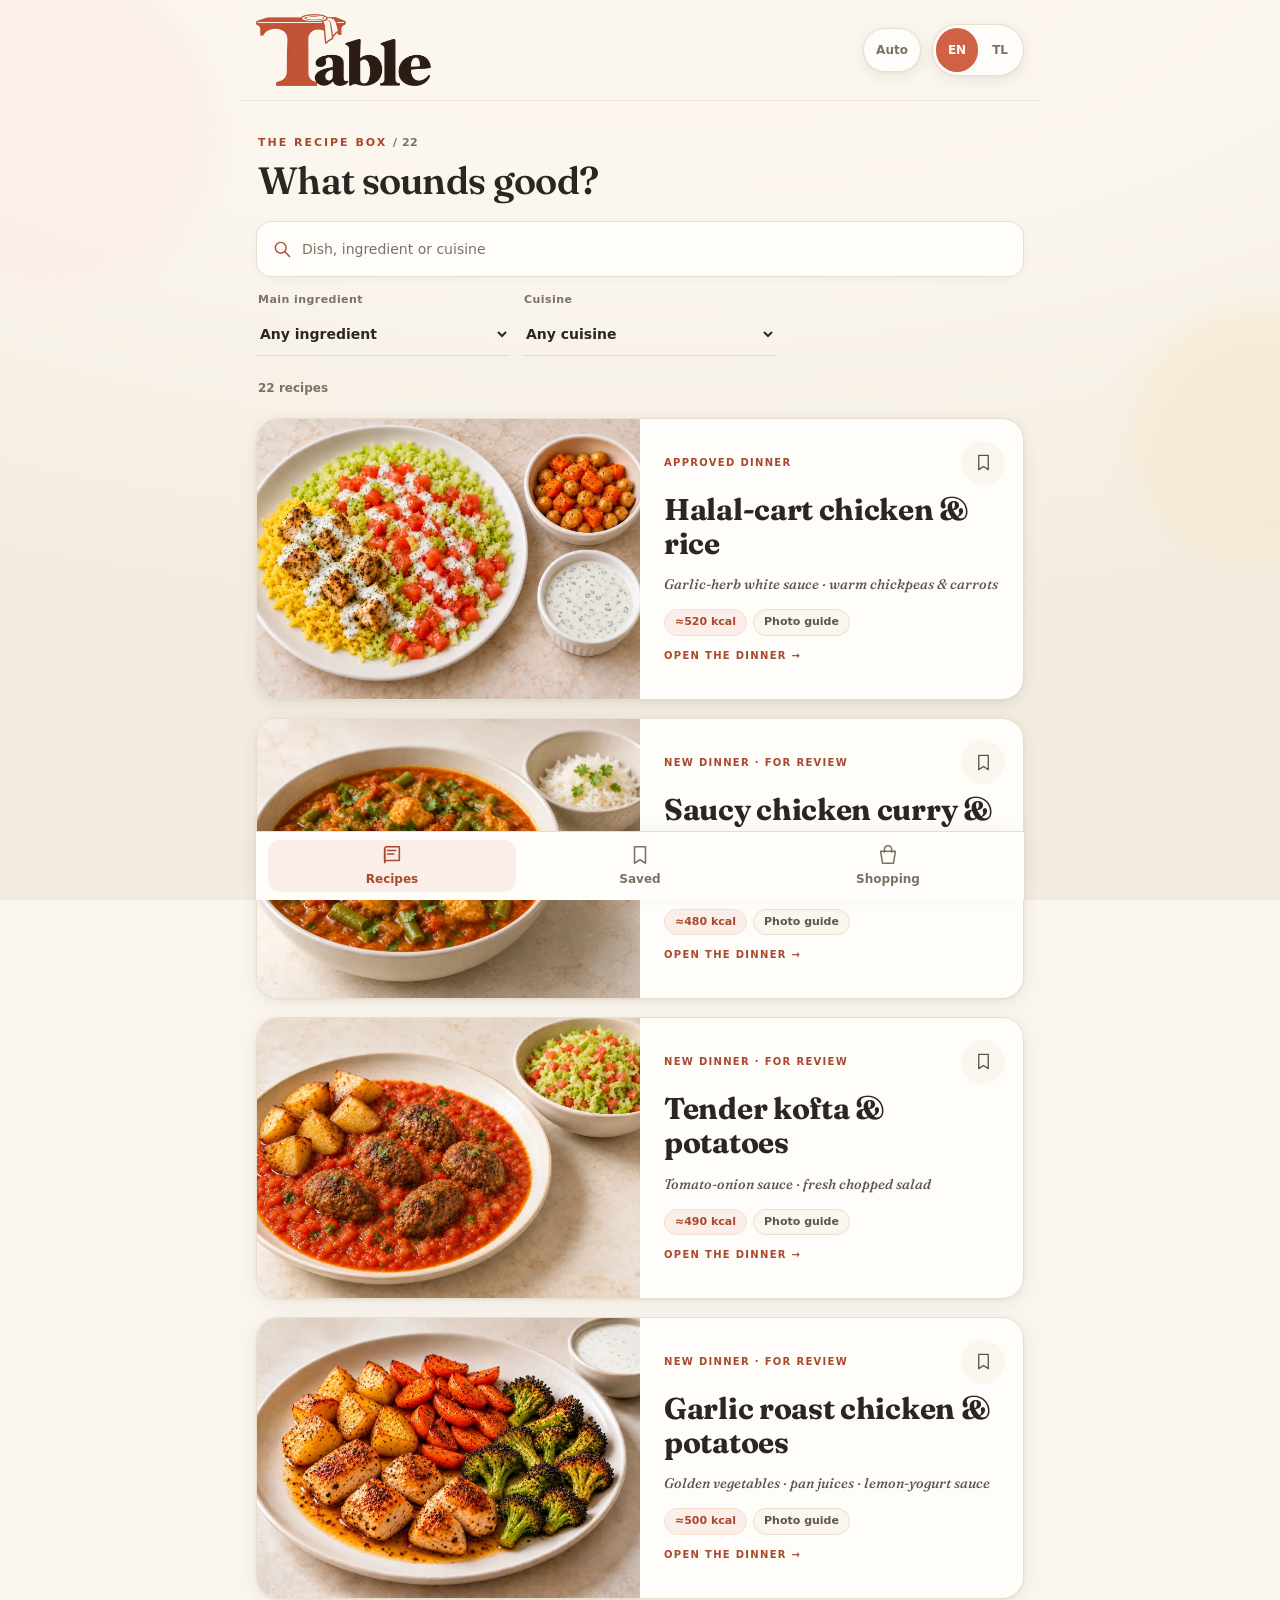
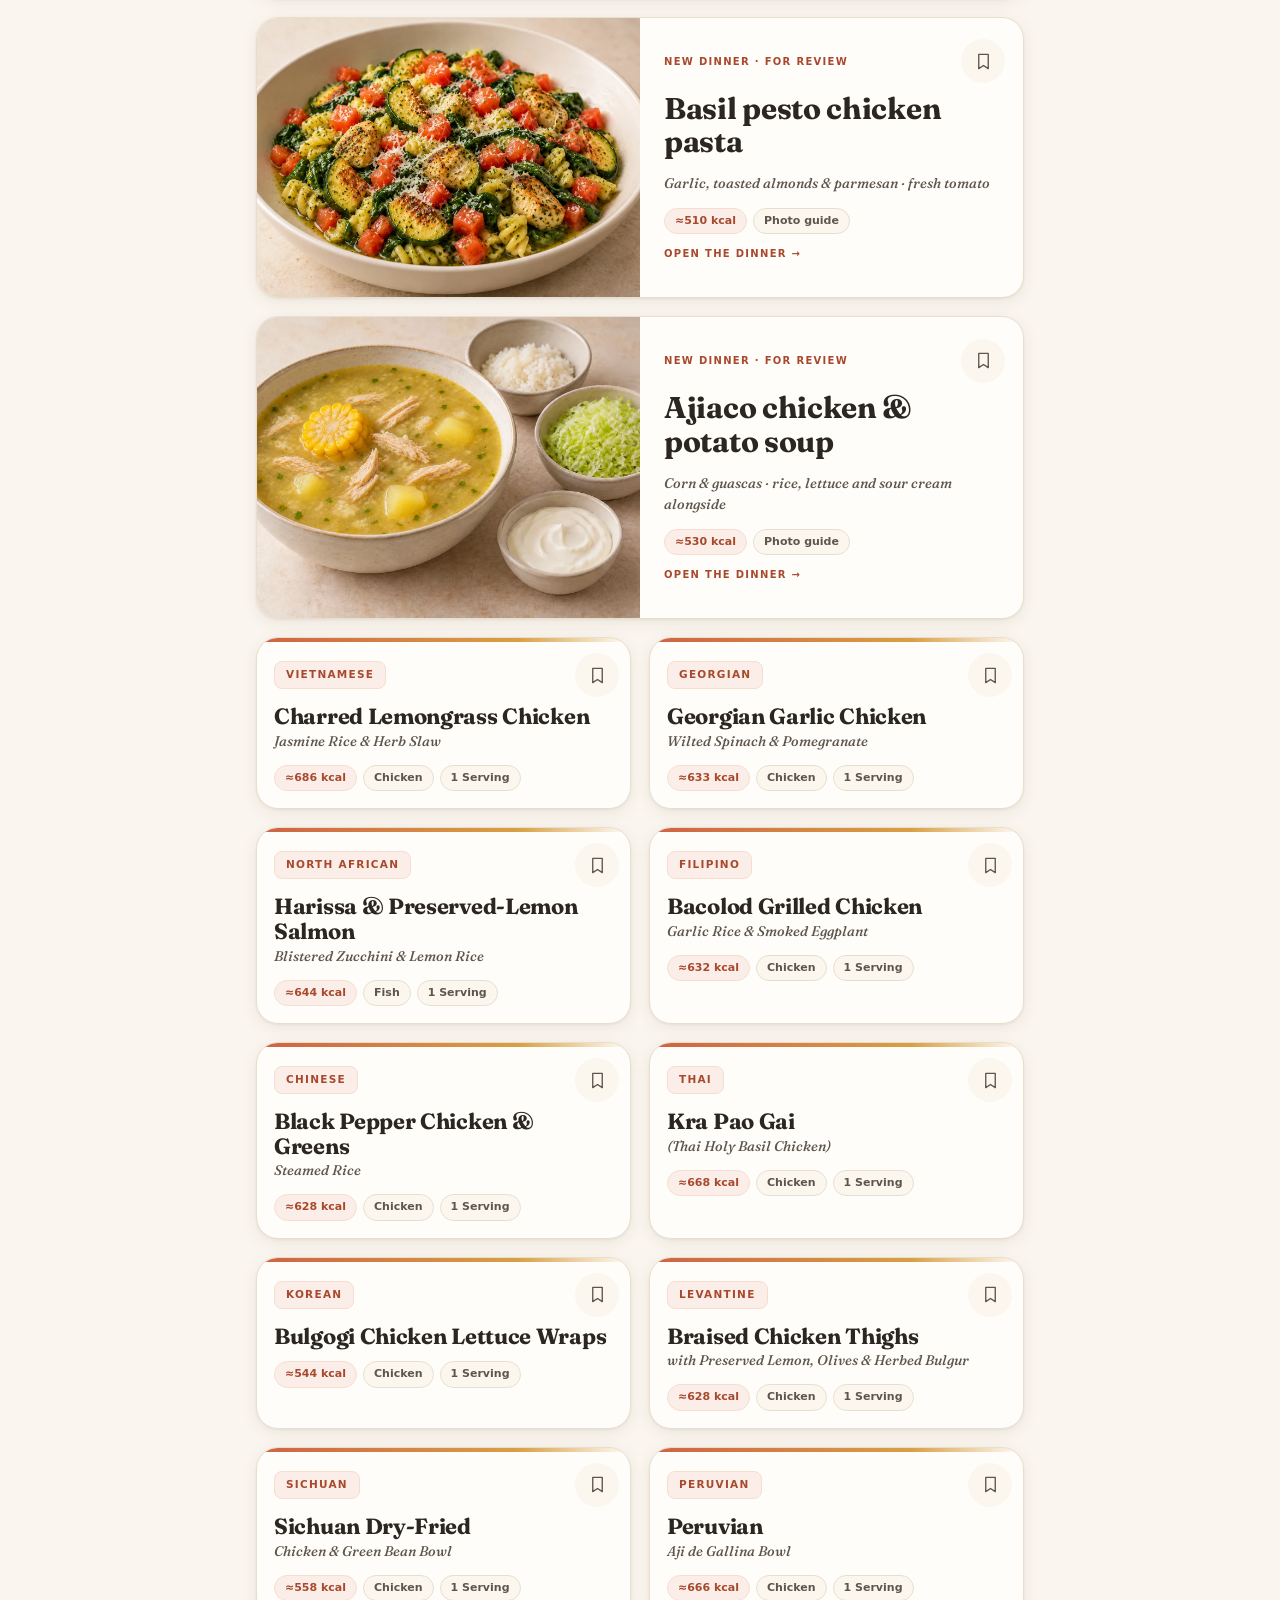
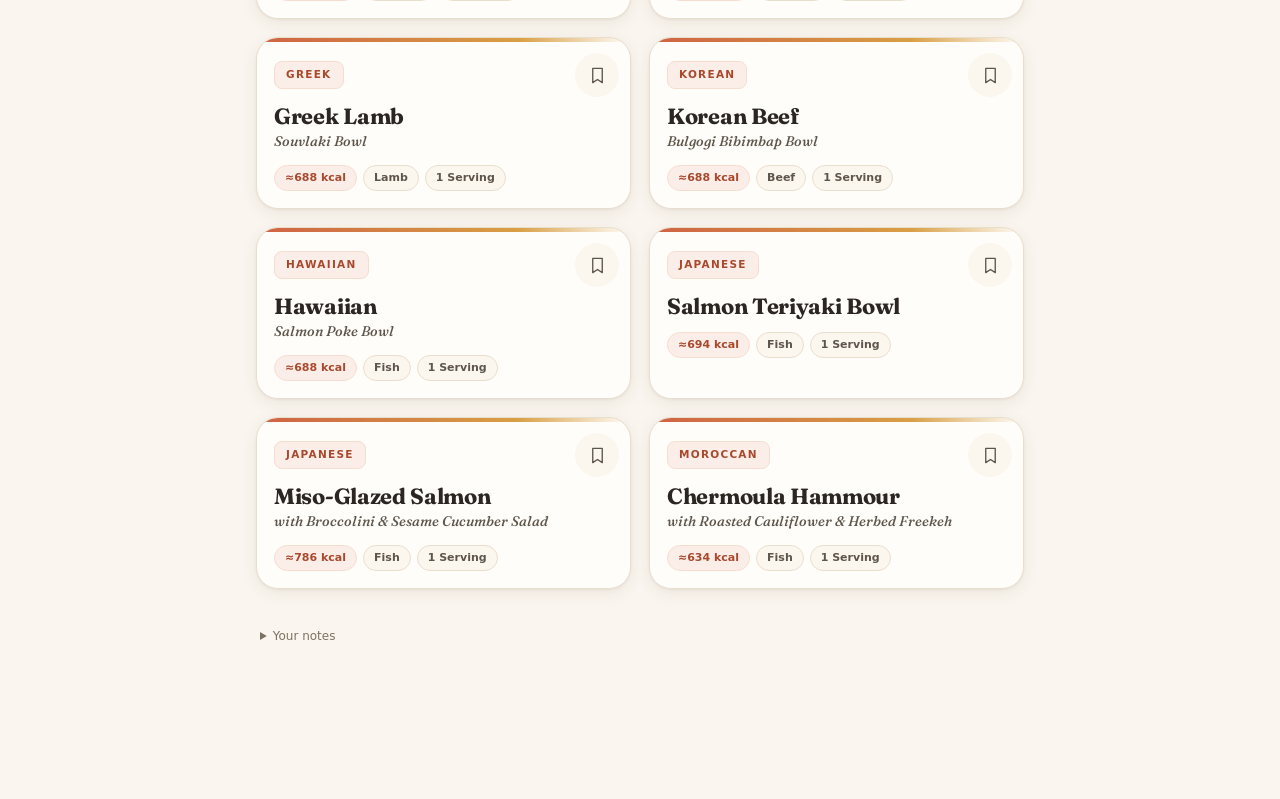
==== index.html @ 9927dc20 "Balance dinner portions while preserving sauces and flavour" ====
<!DOCTYPE html>
<html lang="en">
<head>
  <meta charset="UTF-8" />
  <meta name="viewport" content="width=device-width, initial-scale=1.0, viewport-fit=cover" />
  <meta name="theme-color" content="#cf6244" />
  <meta name="apple-mobile-web-app-capable" content="yes" />
  <meta name="apple-mobile-web-app-status-bar-style" content="default" />
  <meta name="apple-mobile-web-app-title" content="Table" />
  <meta name="robots" content="noindex, nofollow" />
  <title>Table</title>
  <link rel="manifest" href="manifest.webmanifest?v=balanced-portions-1" />
  <link rel="apple-touch-icon" sizes="180x180" href="assets/table-icon-180-v1.png" />
  <link rel="icon" type="image/png" sizes="32x32" href="assets/table-icon-32-v1.png" />
  <link rel="icon" type="image/png" sizes="192x192" href="assets/table-icon-192-v1.png" />
  <link rel="preconnect" href="https://fonts.googleapis.com" />
  <link rel="preconnect" href="https://fonts.gstatic.com" crossorigin />
  <link rel="stylesheet" href="https://fonts.googleapis.com/css2?family=Fraunces:opsz,wght@9..144,500;9..144,600&display=swap" />
  <link rel="stylesheet" href="styles.css?v=balanced-portions-1" />
  <link rel="stylesheet" href="wayfinding.css?v=balanced-portions-1" />
  <link rel="stylesheet" href="visual-recipes.css?v=balanced-portions-1" />
</head>
<body>
  <div class="bg-layer" aria-hidden="true">
    <div class="bg-pattern"></div>
    <div class="bg-glow"></div>
  </div>

  <div id="app"><div class="boot">warming up…</div></div>

  <script src="catalog.js?v=balanced-portions-1"></script>
  <script src="navigation.js?v=balanced-portions-1"></script>
  <script src="visual-recipes.js?v=balanced-portions-1"></script>
  <script src="table.js?v=balanced-portions-1"></script>
</body>
</html>
---- styles.css ----
/* ================================================================
   Table — warm, playful-premium recipe app.
   Warm paper · terracotta accent · charcoal ink. Refined, not cute.
   ================================================================ */

:root{
  --paper:#faf5ee; --paper-2:#f2ebdf; --card:#fffdf9; --card-2:#fbf6ee;
  --ink:#2b2621; --ink-2:#5e564c; --muted:#978d80; --line:#e8dece;

  --accent:#cf6244; --accent-deep:#a8492e; --accent-soft:#f6ddd0; --accent-wash:#fbeee8;
  --olive:#7d8a5f; --olive-soft:#e9edda;
  --honey:#d99f45; --honey-soft:#f8e8c9;
  --rose:#b06a6a;

  --love:#cf6244; --good:#7d8a5f; --tweak:#d99f45; --kill:#b06a6a;

  --sans:-apple-system,system-ui,"Segoe UI",Roboto,"Helvetica Neue",sans-serif;
  --serif:"Georgia","Iowan Old Style","Times New Roman",serif;

  --r-xl:22px; --r-lg:18px; --r-md:14px;
  --sh-soft:0 4px 16px rgba(70,45,28,.08), 0 1px 3px rgba(70,45,28,.06);
  --sh-pop:0 12px 32px rgba(70,45,28,.13), 0 3px 8px rgba(70,45,28,.08);
  --ease:cubic-bezier(.22,1,.36,1);
  --spring:cubic-bezier(.34,1.3,.64,1);
  --safe-t:env(safe-area-inset-top,0px);
  --safe-b:env(safe-area-inset-bottom,0px);
}

*{box-sizing:border-box;-webkit-tap-highlight-color:transparent}
html,body{margin:0;padding:0}
body{font-family:var(--sans);color:var(--ink);background:var(--paper);
  min-height:100dvh;overflow-x:hidden;line-height:1.5;-webkit-font-smoothing:antialiased;font-weight:500}

/* ── warm layered background ────────────────────────────────────── */
.bg-layer{position:fixed;inset:0;z-index:-1;overflow:hidden;
  background:radial-gradient(130% 80% at 50% -8%, #fff9f1 0%, var(--paper) 46%, var(--paper-2) 100%)}
.bg-pattern{position:absolute;inset:0;transform:translateY(var(--par,0));transition:transform .1s linear}
.bg-pattern::before{content:"";position:absolute;width:340px;height:340px;border-radius:50%;
  background:var(--accent-wash);left:-120px;top:-40px;filter:blur(10px);opacity:.7}
.bg-glow::before{content:"";position:absolute;width:260px;height:260px;border-radius:50%;
  background:var(--honey-soft);right:-110px;top:34%;filter:blur(14px);opacity:.5}

#app{max-width:640px;margin:0 auto;padding:0 16px calc(120px + var(--safe-b))}
.boot{padding:42vh 0;text-align:center;color:var(--muted);font-family:var(--serif);font-style:italic}

/* ── header ─────────────────────────────────────────────────────── */
.hdr{position:sticky;top:0;z-index:40;margin:0 -16px;padding:calc(12px + var(--safe-t)) 16px 12px;
  display:flex;align-items:center;gap:11px;
  background:rgba(250,245,238,.8);backdrop-filter:saturate(1.3) blur(14px);-webkit-backdrop-filter:saturate(1.3) blur(14px);
  border-bottom:1px solid rgba(232,222,206,.7);transition:padding .3s var(--ease)}
.hdr.small{padding-top:calc(8px + var(--safe-t));padding-bottom:8px}
.hdr .mark{width:38px;height:38px;flex:0 0 auto;border-radius:12px;box-shadow:var(--sh-soft)}
.hdr .wordmark{font-family:var(--serif);font-weight:700;font-size:20px;letter-spacing:.2px;color:var(--ink);flex:1;min-width:0}
.hdr .wordmark small{display:block;font-family:var(--sans);font-weight:600;font-size:10px;letter-spacing:.26em;text-transform:uppercase;color:var(--accent-deep);margin-top:0}

/* language pill */
.lang{display:inline-flex;background:var(--card);border:1px solid var(--line);border-radius:999px;padding:3px;gap:2px;flex:0 0 auto;box-shadow:var(--sh-soft)}
.lang button{border:0;background:transparent;font:inherit;font-weight:700;font-size:12px;color:var(--muted);padding:6px 12px;border-radius:999px;cursor:pointer;transition:.25s var(--ease)}
.lang button.on{background:var(--accent);color:#fff}

/* ── hero ───────────────────────────────────────────────────────── */
.hero{padding:22px 4px 12px;position:relative}
.hero .eyebrow{font-size:11px;letter-spacing:.28em;text-transform:uppercase;color:var(--accent-deep);font-weight:700}
.hero h1{font-family:var(--serif);font-weight:700;font-size:clamp(32px,8.4vw,46px);line-height:1.02;margin:8px 0 8px;color:var(--ink);letter-spacing:-.6px}
.hero h1 em{font-style:italic;color:var(--accent)}
.hero p{margin:0;color:var(--ink-2);max-width:44ch;font-size:15px}
.hero .rule{width:56px;height:3px;border-radius:3px;margin-top:16px;background:linear-gradient(90deg,var(--accent),var(--honey))}

/* ── filters ────────────────────────────────────────────────────── */
.filters{position:sticky;top:calc(58px + var(--safe-t));z-index:30;margin:8px -16px 4px;padding:8px 16px;
  display:flex;flex-direction:column;gap:9px;background:linear-gradient(180deg,var(--paper) 55%,rgba(250,245,238,0))}
.seg{display:flex;gap:4px;background:var(--card);padding:4px;border-radius:14px;width:max-content;box-shadow:var(--sh-soft);border:1px solid var(--line)}
.seg button{border:0;background:transparent;font:inherit;font-weight:700;font-size:13px;color:var(--muted);padding:8px 15px;border-radius:10px;cursor:pointer;transition:.25s var(--ease);white-space:nowrap}
.seg button.on{background:var(--accent-wash);color:var(--accent-deep)}
.chips{display:flex;gap:7px;overflow-x:auto;padding:1px;scrollbar-width:none}
.chips::-webkit-scrollbar{display:none}
.chip{border:1px solid var(--line);background:var(--card);font:inherit;font-size:12.5px;font-weight:700;color:var(--ink-2);padding:7px 14px;border-radius:999px;cursor:pointer;white-space:nowrap;transition:.25s var(--ease)}
.chip.on{background:var(--accent);color:#fff;border-color:var(--accent)}

/* ── recipe deck ────────────────────────────────────────────────── */
.deck{display:flex;flex-direction:column;gap:15px;padding-top:6px}
.card{position:relative;border-radius:var(--r-xl);cursor:pointer;overflow:hidden;background:var(--card);
  box-shadow:var(--sh-soft);border:1px solid var(--line);transition:transform .35s var(--ease),box-shadow .35s var(--ease);
  animation:rise .5s var(--ease) both}
.card:active{transform:scale(.985)}
@media(hover:hover){.card:hover{transform:translateY(-3px);box-shadow:var(--sh-pop)}}
.card .band{height:4px;background:linear-gradient(90deg,var(--accent),var(--honey) 70%,transparent)}
.card .cbody{padding:15px 17px 17px;position:relative}
.card .toprow{display:flex;align-items:center;justify-content:space-between;gap:10px}
.card h3{font-family:var(--serif);font-weight:700;font-size:22px;line-height:1.12;margin:11px 0 2px;color:var(--ink);letter-spacing:-.3px}
.card .sub{font-family:var(--serif);font-style:italic;color:var(--ink-2);font-size:14px}
.card .macro{display:flex;flex-wrap:wrap;gap:6px;margin-top:13px}
.pill{font-size:11px;font-weight:700;padding:4px 10px;border-radius:999px;background:var(--card-2);color:var(--ink-2);border:1px solid var(--line)}
.pill.kcal{background:var(--accent-wash);color:var(--accent-deep);border-color:var(--accent-soft)}

/* cuisine tag */
.stamp{font-size:10.5px;font-weight:700;letter-spacing:.12em;text-transform:uppercase;color:var(--accent-deep);
  padding:5px 11px;border-radius:8px;background:var(--accent-wash);border:1px solid var(--accent-soft);white-space:nowrap}

/* rating chip on card */
.rdot{display:inline-flex;align-items:center;gap:7px;font-size:11.5px;font-weight:700;padding:5px 11px;border-radius:999px;color:#fff}
.rdot .g{width:7px;height:7px;border-radius:50%;background:#fff}
.rdot.love{background:var(--love)} .rdot.good{background:var(--good)}
.rdot.tweak{background:var(--tweak);color:#5a3f10} .rdot.kill{background:var(--kill)}

@keyframes rise{from{opacity:0;transform:translateY(14px)}to{opacity:1;transform:none}}

/* ── detail ─────────────────────────────────────────────────────── */
.detail{animation:fade .4s var(--ease) both;padding-bottom:40px}
@keyframes fade{from{opacity:0}to{opacity:1}}
.back{display:inline-flex;align-items:center;gap:6px;margin:14px 0 6px;border:0;background:var(--card);
  font:inherit;font-weight:700;font-size:14px;color:var(--accent-deep);cursor:pointer;padding:9px 15px 9px 11px;border-radius:999px;box-shadow:var(--sh-soft);border:1px solid var(--line)}
.back:active{transform:scale(.96)}
.back svg{width:18px;height:18px}
.masthead{position:relative;border-radius:var(--r-xl);overflow:hidden;margin-top:4px;
  background:linear-gradient(145deg,var(--accent),var(--accent-deep));color:#fff8f2;box-shadow:var(--sh-pop)}
.masthead .blob{position:absolute;border-radius:50%;opacity:.16;background:#fff}
.masthead .blob.a{width:150px;height:150px;right:-40px;top:-46px}
.masthead .blob.b{width:100px;height:100px;left:-30px;bottom:-40px;opacity:.1}
.masthead .inner{position:relative;padding:22px 20px 20px}
.masthead .stamp{color:#fff;background:rgba(255,255,255,.16);border-color:rgba(255,255,255,.24)}
.masthead h2{font-family:var(--serif);font-weight:700;font-size:clamp(27px,7.4vw,37px);line-height:1.05;margin:14px 0 4px;letter-spacing:-.4px}
.masthead .sub{font-family:var(--serif);font-style:italic;opacity:.9;font-size:16px}
.masthead .meta{display:flex;flex-wrap:wrap;gap:7px;margin-top:14px}
.masthead .meta .pill{background:rgba(255,255,255,.16);color:#fff;border-color:rgba(255,255,255,.2)}
.masthead .meta .pill.kcal{background:rgba(255,255,255,.24);color:#fff;border-color:transparent}

.desc{font-family:var(--serif);font-size:16px;line-height:1.62;color:var(--ink-2);margin:18px 4px}

.sec{margin:24px 0}
.sec h4{font-size:12px;letter-spacing:.22em;text-transform:uppercase;color:var(--accent-deep);font-weight:700;display:flex;align-items:center;gap:10px;margin:0 4px 12px}
.sec h4::after{content:"";flex:1;height:1px;background:linear-gradient(90deg,var(--accent-soft),transparent)}

.igroup{margin:0 0 14px}
.igroup .gname{font-family:var(--serif);font-style:italic;font-weight:700;color:var(--olive);font-size:15px;margin:0 4px 7px}
.ilist,.slist{list-style:none;margin:0;padding:0;display:flex;flex-direction:column;gap:3px}
.ilist li{display:flex;gap:12px;align-items:flex-start;padding:10px 12px;border-radius:12px;cursor:pointer;transition:background .2s var(--ease)}
.ilist li:active{background:var(--card-2)}
.ck{flex:0 0 auto;width:21px;height:21px;border-radius:7px;border:2px solid var(--line);margin-top:1px;display:grid;place-items:center;transition:.25s var(--spring);background:var(--card)}
.ilist li.done .ck,.slist li.done .ck{background:var(--accent);border-color:var(--accent)}
.ck svg{width:12px;height:12px;stroke:#fff;stroke-width:3.2;opacity:0;transition:opacity .2s}
.ilist li.done .ck svg,.slist li.done .ck svg{opacity:1;animation:pop .32s var(--spring)}
.ilist li.done .itxt,.slist li.done .stxt{opacity:.42;text-decoration:line-through}
.itxt{font-size:15px;color:var(--ink)}
@keyframes pop{0%{transform:scale(.5)}60%{transform:scale(1.2)}100%{transform:scale(1)}}

.slist{counter-reset:step;gap:8px}
.slist li{display:flex;gap:13px;align-items:flex-start;padding:13px 15px;border-radius:16px;cursor:pointer;background:var(--card);box-shadow:var(--sh-soft);border:1px solid var(--line);transition:.2s var(--ease)}
.slist li:active{transform:scale(.99)}
.snum{flex:0 0 auto;counter-increment:step;width:28px;height:28px;border-radius:50%;background:var(--accent);color:#fff;font-family:var(--serif);font-weight:700;font-size:15px;display:grid;place-items:center}
.snum::before{content:counter(step)}
.stxt{font-size:15px;line-height:1.5;color:var(--ink);padding-top:2px}
.slist li.done .snum{background:var(--olive)}

/* ── feedback ───────────────────────────────────────────────────── */
.fb{margin:26px 0 8px;padding:19px 17px;border-radius:var(--r-xl);background:var(--card);box-shadow:var(--sh-soft);border:1px solid var(--line)}
.fb h4{margin:0 4px 14px;font-family:var(--serif);font-size:17px;color:var(--ink);font-weight:700}
.raterow{display:grid;grid-template-columns:repeat(4,1fr);gap:8px}
.rate{border:1px solid var(--line);background:var(--card-2);font:inherit;font-weight:700;font-size:12.5px;color:var(--ink-2);padding:12px 4px;border-radius:14px;cursor:pointer;transition:.25s var(--spring);display:flex;flex-direction:column;align-items:center;gap:8px}
.rate .g{width:14px;height:14px;border-radius:50%}
.rate[data-r=love] .g{background:var(--love)} .rate[data-r=good] .g{background:var(--good)}
.rate[data-r=tweak] .g{background:var(--tweak)} .rate[data-r=kill] .g{background:var(--kill)}
.rate:active{transform:scale(.95)}
.rate.on{color:#fff;border-color:transparent;transform:translateY(-2px);box-shadow:var(--sh-soft)}
.rate.on .g{background:#fff}
.rate.on[data-r=love]{background:var(--love)} .rate.on[data-r=good]{background:var(--good)}
.rate.on[data-r=tweak]{background:var(--tweak);color:#5a3f10} .rate.on[data-r=kill]{background:var(--kill)}
.rate.ping{animation:ping .45s var(--spring)}
@keyframes ping{0%{transform:translateY(-2px) scale(1)}45%{transform:translateY(-5px) scale(1.09)}100%{transform:translateY(-2px) scale(1)}}
.note{width:100%;margin-top:13px;border:1px solid var(--line);border-radius:14px;background:var(--card-2);font:inherit;font-size:14.5px;color:var(--ink);padding:12px 14px;resize:vertical;min-height:54px}
.note:focus{outline:2px solid var(--accent-soft);border-color:var(--accent-soft)}
.note::placeholder{color:var(--muted)}
.saved{font-size:12.5px;color:var(--olive);font-weight:700;margin-top:9px;height:16px;opacity:0;transition:opacity .3s}
.saved.show{opacity:1}

/* ── cook button + mode ─────────────────────────────────────────── */
.cookbtn{position:fixed;left:50%;transform:translateX(-50%);bottom:calc(20px + var(--safe-b));z-index:45;
  border:0;cursor:pointer;font:inherit;font-weight:700;font-size:15px;color:#fff;padding:15px 28px;border-radius:999px;
  background:linear-gradient(145deg,var(--accent),var(--accent-deep));box-shadow:0 8px 22px rgba(168,73,46,.34);
  display:inline-flex;align-items:center;gap:10px;animation:rise .5s var(--ease) both}
.cookbtn:active{transform:translateX(-50%) scale(.96)}
.cookbtn svg{width:19px;height:19px}

.cook{position:fixed;inset:0;z-index:80;background:linear-gradient(160deg,#fff7ef,var(--paper) 60%,var(--paper-2));color:var(--ink);display:flex;flex-direction:column;animation:fade .35s var(--ease) both}
.cook .ctop{position:relative;display:flex;align-items:center;gap:11px;padding:calc(14px + var(--safe-t)) 18px 12px;border-bottom:1px solid var(--line)}
.cook .ctop .ctitle{flex:1;min-width:0;font-family:var(--serif);font-weight:700;font-size:19px;white-space:nowrap;overflow:hidden;text-overflow:ellipsis;color:var(--ink)}
.cook .x{border:0;background:var(--card);color:var(--accent-deep);width:40px;height:40px;border-radius:50%;font-size:21px;font-weight:700;cursor:pointer;flex:0 0 auto;box-shadow:var(--sh-soft)}
.cook .x:active{transform:scale(.93)}
.cook .cscroll{position:relative;flex:1;overflow-y:auto;padding:6px 20px calc(30px + var(--safe-b))}
.cook .cstage{font-size:12px;letter-spacing:.2em;text-transform:uppercase;color:var(--accent-deep);font-weight:700;margin:18px 4px 10px}
.cook .cing{list-style:none;margin:0 0 22px;padding:0}
.cook .cing .gname{font-family:var(--serif);font-style:italic;color:var(--olive);font-size:17px;margin:16px 4px 6px}
.cook .cing li{display:flex;gap:14px;padding:14px 16px;margin-bottom:7px;border-radius:14px;background:var(--card);font-size:19px;cursor:pointer;box-shadow:var(--sh-soft);border:1px solid var(--line)}
.cook .cing li.done{opacity:.4;text-decoration:line-through}
.cook .cstep{display:flex;gap:15px;padding:16px;margin-bottom:9px;border-radius:16px;background:var(--card);cursor:pointer;box-shadow:var(--sh-soft);border:1px solid var(--line)}
.cook .cstep.done{opacity:.45}
.cook .cstep .n{flex:0 0 auto;width:36px;height:36px;border-radius:50%;background:var(--accent);color:#fff;font-family:var(--serif);font-weight:700;font-size:17px;display:grid;place-items:center}
.cook .cstep.done .n{background:var(--olive)}
.cook .cstep p{margin:0;font-size:20px;line-height:1.45;padding-top:3px}

.tlnote{font-size:13px;color:var(--ink-2);font-style:italic;margin:4px 4px 12px;padding:9px 13px;border-radius:12px;background:var(--honey-soft)}
.empty{text-align:center;color:var(--muted);padding:50px 20px;font-family:var(--serif);font-style:italic}

@media(prefers-reduced-motion:reduce){*{animation:none!important;transition:none!important}}

/* ============ Batch 5 — a11y, contrast, consistency ============ */
/* Consistency: adopt Fraunces for the serif display headings (one token, all headings follow) */
:root{--serif:'Fraunces', Georgia, 'Times New Roman', serif}
/* Contrast: darken the muted token — was #978d80 (~2.9:1 on card at 12–13px) */
:root{--muted:#7c7264}
/* focus-visible ring */
:focus-visible{outline:2px solid var(--accent);outline-offset:2px;border-radius:6px}
/* tap targets: language pills, segment + category chips to >=44px */
.lang button{min-height:44px}
.seg button,.chip{min-height:44px;display:inline-flex;align-items:center}
/* cook overlay: contain scroll + lock the body behind it */
.cook .cscroll{overscroll-behavior:contain}
body.cook-open{overflow:hidden}
/* boot skeleton cards */
.card.skeleton{pointer-events:none}
.card.skeleton .cbody{padding:16px}
.skl-line{height:13px;border-radius:6px;margin:9px 0;background:linear-gradient(90deg,var(--line),#f3ead9,var(--line));background-size:200% 100%;animation:skl 1.2s ease-in-out infinite}
@keyframes skl{0%{background-position:200% 0}100%{background-position:-200% 0}}
@media(prefers-reduced-motion:reduce){.skl-line{animation:none}}

/* ============ Batch 5 — dark mode (manual toggle: JS sets html[data-theme]) ============ */
.themebtn{border:1px solid var(--line);background:var(--card);font:inherit;font-weight:700;font-size:12px;color:var(--muted);padding:0 12px;min-height:44px;border-radius:999px;cursor:pointer;flex:0 0 auto;box-shadow:var(--sh-soft)}
html[data-theme="dark"]{
  --paper:#1b1714; --paper-2:#141210; --card:#262019; --card-2:#201a14;
  --ink:#f2e9dd; --ink-2:#c4b7a6; --muted:#9a8e7e; --line:#393026;
  --accent:#e0765a; --accent-deep:#eea88f; --accent-soft:#3a2822; --accent-wash:#2b1f1a;
  --olive:#9aa876; --olive-soft:#252c1d; --honey:#e2b666; --honey-soft:#332a1a; --rose:#c98484;
  --love:#e0765a; --good:#9aa876; --tweak:#e2b666; --kill:#c98484;
  --sh-soft:0 4px 16px rgba(0,0,0,.5), 0 1px 3px rgba(0,0,0,.4);
  --sh-pop:0 12px 32px rgba(0,0,0,.6), 0 3px 8px rgba(0,0,0,.45);
}
html[data-theme="dark"] .bg-layer{background:radial-gradient(130% 80% at 50% -8%, #241d17 0%, var(--paper) 46%, var(--paper-2) 100%)}
html[data-theme="dark"] .hdr{background:rgba(27,23,20,.82);border-bottom-color:rgba(57,48,38,.7)}
html[data-theme="dark"] .cook{background:linear-gradient(160deg,#241d17,var(--paper) 60%,var(--paper-2))}
html[data-theme="dark"] .skl-line{background:linear-gradient(90deg,var(--line),#33291f,var(--line));background-size:200% 100%}
---- wayfinding.css ----
/* Table's recipe cards and cooking surfaces are retained; navigation gets its own hierarchy. */
.brand-filter{position:absolute;pointer-events:none}
.table-brand{display:flex;align-items:center;flex:1;min-width:0;min-height:44px;text-decoration:none;padding:2px 0}
.brand-logo{display:block;width:155px;max-width:100%;height:auto}
.table-brand:focus-visible{outline:2px solid var(--accent);outline-offset:4px;border-radius:4px}
html[data-theme="dark"] .brand-logo{filter:url(#table-logo-dark)}
@media(min-width:760px){.brand-logo{width:175px}}
[hidden]{display:none!important}
.sr-only{position:absolute;width:1px;height:1px;padding:0;margin:-1px;overflow:hidden;clip:rect(0,0,0,0);white-space:nowrap;border:0}
.browse-heading{padding:26px 2px 18px}
.browse-heading .eyebrow{margin:0 0 8px;font-size:11px;font-weight:750;letter-spacing:.18em;text-transform:uppercase;color:var(--accent-deep)}
.eyebrow span{color:var(--muted);letter-spacing:.05em}
.browse-heading h1{font-family:var(--serif);font-size:clamp(29px,7.8vw,38px);line-height:1.12;letter-spacing:-.7px;margin:0;font-weight:600}
.browse-heading .intro{font-size:15px;color:var(--ink-2);line-height:1.55;margin:12px 0 0;max-width:36ch}
.find-bar{display:flex;align-items:center;background:var(--card);border:1px solid var(--line);border-radius:15px;box-shadow:0 2px 8px rgba(70,45,28,.04)}
.search-field{display:flex;align-items:center;gap:10px;flex:1;min-width:0;padding-left:15px}
.search-field svg{width:20px;height:20px;color:var(--accent-deep);flex:none}
.search-field input{width:100%;min-width:0;background:none;color:var(--ink);border:0;padding:15px 10px 15px 0;font:inherit;font-size:16px;outline-offset:-3px}
.search-field input::placeholder{font-size:14px;color:var(--muted)}
.search-field input::-webkit-search-cancel-button{display:none}
#clearSearch{width:44px;height:48px;flex:none;border:0;background:none;font-size:24px;color:var(--muted);cursor:pointer}
.browse-filters{display:grid;grid-template-columns:1fr 1fr;gap:12px;margin:15px 0 0}
.browse-filters label{min-width:0;display:flex;flex-direction:column;gap:4px}
.browse-filters label>span{padding-left:2px;font-size:11px;letter-spacing:.04em;color:var(--muted);font-weight:650}
.browse-filters select{width:100%;min-height:44px;min-width:0;border:0;border-bottom:1px solid var(--line);border-radius:0;background:transparent;color:var(--ink);font:inherit;font-size:14px;font-weight:650;padding:5px 22px 5px 0;cursor:pointer}
.browse-filters option{background:var(--card);color:var(--ink)}
.results-line{display:flex;align-items:center;justify-content:space-between;min-height:49px;gap:8px;margin:7px 2px 0}
.results-line p{font-size:12px;color:var(--muted);margin:0;font-weight:600}
.results-line button,.text-action{border:0;background:none;color:var(--accent-deep);font:inherit;font-size:13px;font-weight:700;min-height:44px;padding:0 4px;cursor:pointer}
.recipe-link{color:inherit;text-decoration:none}
.bookmark{flex:none;width:44px;height:44px;display:inline-flex;align-items:center;justify-content:center;border:0;border-radius:50%;background:var(--card-2);color:var(--ink-2);cursor:pointer}
.bookmark svg{width:19px;height:19px}
.bookmark.is-saved{color:var(--accent-deep);background:var(--accent-wash)}
.bookmark.is-saved svg{fill:var(--accent-soft)}
.card .toprow{min-height:36px}
.card .bookmark{margin:-4px -6px -4px 0}
.card .rdot{font-size:11px;padding:4px 9px}
.table-nav{position:fixed;left:50%;transform:translateX(-50%);bottom:0;width:min(100%,640px);z-index:50;display:grid;grid-template-columns:repeat(3,1fr);border-top:1px solid var(--line);background:var(--card);box-shadow:0 -3px 20px rgba(50,35,20,.035);padding:8px 12px calc(8px + var(--safe-b))}
.table-nav a{position:relative;min-height:52px;display:flex;flex-direction:column;align-items:center;justify-content:center;gap:4px;color:var(--muted);font-size:12px;font-weight:700;text-decoration:none;border-radius:12px}
.table-nav a[aria-current=page]{color:var(--accent-deep);background:var(--accent-wash)}
.table-nav svg{width:22px;height:22px}
.table-nav b{position:absolute;top:0;left:calc(50% + 10px);font-size:10px;min-width:16px;height:16px;display:grid;place-items:center;border-radius:50%;background:var(--accent);color:white}
.browse-empty{padding:36px 20px;text-align:center;background:var(--card);border:1px dashed var(--line);border-radius:20px}
.browse-empty>svg{width:34px;height:34px;color:var(--accent-deep);margin-bottom:10px}
.browse-empty h2{font-family:var(--serif);font-size:23px;line-height:1.2;margin:0 0 10px;color:var(--ink)}
.browse-empty p{font-size:14px;color:var(--ink-2);line-height:1.6;margin:0 auto 18px;max-width:30ch}
.primary-action{display:inline-flex;align-items:center;justify-content:center;gap:8px;min-height:48px;border:0;border-radius:12px;padding:12px 20px;background:var(--accent);color:#fff;font:inherit;font-size:14px;font-weight:700;text-decoration:none;cursor:pointer}
.primary-action span{padding:2px 7px;background:rgba(255,255,255,.2);border-radius:6px}
.device-note,.quantity-note{font-size:12px;color:var(--muted);line-height:1.6;margin:20px 4px}
.quantity-note{margin:0 2px 12px}
.datafoot{font-size:12px;color:var(--muted);margin:26px 4px 20px}
.datafoot summary{cursor:pointer;min-height:44px;padding-top:12px}
.datafoot button{font:inherit;background:none;border:0;text-decoration:underline;color:inherit;min-height:44px;margin-right:20px;cursor:pointer}
.continue-cooking{display:block;padding:14px 16px;margin-top:18px;border:1px solid var(--accent-soft);border-radius:14px;color:var(--ink);background:var(--accent-wash);text-decoration:none}
.continue-cooking>span{display:block;color:var(--accent-deep);font-size:11px;font-weight:750;text-transform:uppercase;letter-spacing:.07em}
.continue-cooking b{float:right;font-size:16px}
.continue-cooking strong{display:block;font-family:var(--serif);font-size:18px;margin:5px 0}
.continue-cooking small{font-size:12px;color:var(--ink-2)}
.recipe-tools{display:flex;gap:8px;margin:8px 0 14px}
.recipe-tools button{width:auto;flex:1;min-height:44px;border:1px solid var(--line);border-radius:12px;font:inherit;font-size:12px;font-weight:700;display:inline-flex;gap:7px;justify-content:center;align-items:center;background:var(--card);color:var(--accent-deep);padding:8px;cursor:pointer}
.recipe-tools svg{width:17px;height:17px;flex:none}
.recipe-tools button[aria-pressed=true]{background:var(--accent-wash);border-color:var(--accent-soft)}
.cookbtn{bottom:calc(82px + var(--safe-b));font-size:14px;padding:13px 24px}
.shopping-selection{background:var(--card);border:1px solid var(--line);border-radius:17px;padding:5px 16px 9px;margin:2px 0 12px}
.shopping-selection>div:first-child{display:flex;align-items:center;justify-content:space-between;font-size:13px}
.chosen-dish{display:flex;gap:8px;align-items:center;border-top:1px solid var(--line);min-height:49px}
.chosen-dish a{flex:1;color:var(--ink);font-size:14px;font-weight:650;text-decoration:none;line-height:1.35;padding:12px 0}
.chosen-dish button{border:0;background:none;color:var(--muted);width:44px;min-height:44px;font-size:22px;cursor:pointer}
.shopping-progress{display:flex;align-items:center;justify-content:space-between;gap:12px;font-size:12px;color:var(--ink-2)}
.shop-section h4{font-size:12px;letter-spacing:.09em}
.shop-section h4 span{color:var(--muted);font-size:11px;letter-spacing:0}
.shop-section .ilist{gap:5px}
.shop-section li{background:var(--card);border:1px solid var(--line);border-radius:12px;min-height:54px}
.shop-section .itxt{font-size:14px;line-height:1.5}
.shop-section .itxt small{display:block;font-size:11px;color:var(--muted);line-height:1.45;margin-top:3px}
.dish-picker{padding:0;width:min(100% - 24px,520px);max-height:85dvh;border:1px solid var(--line);border-radius:22px;background:var(--paper);color:var(--ink);box-shadow:var(--sh-pop)}
.dish-picker::backdrop{background:rgba(25,20,16,.5);backdrop-filter:blur(3px)}
.dish-picker form{display:flex;flex-direction:column;max-height:85dvh}
.dish-picker header{display:flex;align-items:center;justify-content:space-between;gap:12px;padding:12px 12px 4px 20px}
.dish-picker h2{font-family:var(--serif);font-size:23px;margin:0}
.dish-picker header button{border:0;background:none;color:var(--ink-2);width:44px;height:44px;font-size:27px;cursor:pointer}
.picker-search{margin:5px 16px 12px}
.picker-search input{width:100%;min-height:46px;border:1px solid var(--line);background:var(--card);color:var(--ink);border-radius:12px;font:inherit;font-size:16px;padding:10px 12px}
.picker-list{overflow-y:auto;overscroll-behavior:contain;padding:0 16px 12px;min-height:100px}
.picker-list label{display:flex;align-items:center;gap:12px;cursor:pointer;padding:15px 4px;border-bottom:1px solid var(--line)}
.picker-list input{width:21px;height:21px;accent-color:var(--accent);flex:none}
.picker-list strong{font-size:14px;line-height:1.35;display:block}
.picker-list small{font-size:12px;color:var(--muted);display:block;margin-top:4px}
.dish-picker footer{padding:12px 16px;border-top:1px solid var(--line)}
.dish-picker footer button{width:100%}
.table-update{position:fixed;top:calc(10px + var(--safe-t));left:50%;transform:translateX(-50%);z-index:150;max-width:90%;border:1px solid var(--accent-soft);border-radius:12px;background:var(--card);color:var(--accent-deep);padding:12px 18px;font:inherit;font-size:13px;box-shadow:var(--sh-pop);cursor:pointer}
@media(max-width:360px){.hdr{gap:7px}.hdr .mark{width:32px;height:32px}.hdr .wordmark{font-size:18px}.themebtn{padding:0 9px}.lang button{padding:6px 10px}.browse-heading h1{font-size:28px}}
@media(min-width:760px){#app{max-width:800px}.table-nav{width:768px}.recipe-browser .deck{display:grid;grid-template-columns:1fr 1fr;gap:18px}.browse-empty{grid-column:1/-1}.browse-heading{padding-top:34px}.find-bar{max-width:100%}.browse-filters{max-width:520px}.recipe-tools{max-width:480px}}
---- visual-recipes.css ----
/* Photography is instructional: uncropped images, readable captions, optional enlargement. */
.card.has-photo{grid-column:1/-1;display:grid;grid-template-columns:1fr 1fr;overflow:hidden;background:var(--card)}
.card-photo{display:block;min-height:240px;background:var(--paper-2);overflow:hidden}
.card-photo img{width:100%;height:100%;object-fit:cover;display:block}
.card.has-photo .cbody{align-self:center;padding:24px}.card.has-photo h3{font-size:30px}.trial-label{font-size:10px;letter-spacing:.13em;text-transform:uppercase;font-weight:750;color:var(--accent-deep);display:block;margin:12px 0}
.visual-title{padding:15px 2px 20px}.visual-title h1{font-family:var(--serif);font-size:clamp(32px,6vw,46px);font-weight:500;letter-spacing:-1.2px;line-height:1.05;margin:10px 0 12px}.visual-title>p:not(.eyebrow){font-size:16px;line-height:1.5;color:var(--ink-2);margin:0}.visual-detail .eyebrow,.meal-review .eyebrow{color:var(--accent-deep);font-size:11px;text-transform:uppercase;letter-spacing:.12em;font-weight:700}.meal-facts{display:flex;flex-wrap:wrap;gap:8px 16px;font-size:12px;color:var(--muted);margin-top:18px}.meal-facts span+span:before{content:'·';margin-right:16px}
.recipe-photo{margin:0 0 16px}.recipe-photo button{position:relative;display:block;border:0;background:var(--paper-2);padding:0;width:100%;cursor:zoom-in;border-radius:16px;overflow:hidden}.recipe-photo img{display:block;width:100%;height:auto;aspect-ratio:3/2;object-fit:contain}.recipe-photo button>span{position:absolute;bottom:10px;right:10px;background:var(--card);color:var(--ink);border-radius:50%;width:32px;height:32px;display:grid;place-items:center}.recipe-photo figcaption{font-size:12px;line-height:1.55;color:var(--muted);padding:9px 3px 0}.photo-unavailable{min-height:140px}.photo-unavailable img{height:140px}
.recipe-tabs{display:grid;grid-template-columns:repeat(3,1fr);border-bottom:1px solid var(--line);background:var(--paper);margin:22px 0;scroll-margin-top:100px}.recipe-tabs button{min-height:48px;border:0;border-bottom:3px solid transparent;background:none;color:var(--muted);font:inherit;font-size:14px;font-weight:700;cursor:pointer}.recipe-tabs button[aria-pressed=true]{color:var(--accent-deep);border-bottom-color:var(--accent)}
.visual-detail h2{font-family:var(--serif);font-size:26px;font-weight:500;letter-spacing:-.5px}.meal-intro{font-size:17px;line-height:1.65;color:var(--ink-2);margin:10px 0 25px}.nutrition-strip{display:grid;grid-template-columns:repeat(4,1fr);border-top:1px solid var(--line);border-bottom:1px solid var(--line);padding:20px 0;gap:8px}.nutrition-strip strong{display:block;font-family:var(--serif);font-size:26px;font-weight:500}.nutrition-strip span{font-size:12px;color:var(--muted)}.nutrition-note{font-size:12px;line-height:1.5;color:var(--muted);margin:10px 0 30px}.meal-components>div{display:flex;gap:18px;padding:16px 0;border-bottom:1px solid var(--line)}.meal-components>div>span{font-size:12px;color:var(--accent-deep);font-weight:700;padding-top:5px}.meal-components h3{font-size:17px;margin:0 0 6px}.meal-components p{font-size:14px;line-height:1.65;color:var(--ink-2);margin:0}.meal-adjustment{border-left:3px solid var(--olive);padding:12px 16px;margin:25px 0;font-size:14px;line-height:1.65;background:var(--card)}.recipe-basis{font-size:12px;line-height:1.65;color:var(--muted);margin:24px 0}.recipe-basis summary{font-weight:650;min-height:44px;cursor:pointer}.recipe-basis a{color:var(--accent-deep)}
.portion-control{display:flex;align-items:center;gap:16px;flex-wrap:wrap;font-size:12px;color:var(--muted)}.portion-control .scaler{float:none}.visual-detail .scaler button,.visual-cook .scaler button{min-width:44px;min-height:40px}.visual-detail .sec{background:none;box-shadow:none;padding:8px 0;border:0}.visual-detail .gname{margin-top:24px}.method-heading{margin:35px 0 24px}.method-heading p{font-size:13px;color:var(--muted)}.visual-step{border-top:1px solid var(--line);padding:26px 0}.step-heading{display:flex;gap:14px;align-items:baseline;margin-bottom:18px}.step-heading>span{color:var(--accent-deep);font-size:13px;font-weight:750}.step-heading h3{font-family:var(--serif);font-size:25px;font-weight:500;line-height:1.2;margin:0}.visual-step>p{font-size:16px;line-height:1.75;color:var(--ink-2)}.visual-step .cook-cue{background:var(--card);padding:12px 15px;border-left:3px solid var(--olive);font-size:14px}.cook-cue strong{color:var(--olive);display:block;font-size:11px;letter-spacing:.06em;text-transform:uppercase;margin-bottom:4px}.step-check{min-height:44px;padding:8px 17px;border:1px solid var(--line);border-radius:24px;font:inherit;font-size:13px;background:var(--card);color:var(--ink-2);cursor:pointer}.step-check[aria-pressed=true]{background:var(--accent-wash);border-color:var(--accent);color:var(--accent-deep)}
.meal-review{padding:6px 0 24px}.meal-review>p:not(.eyebrow){line-height:1.65;color:var(--ink-2)}.review-choices{display:flex;gap:10px;margin:22px 0}.review-choices button{min-height:48px;padding:10px 18px;border:1px solid var(--line);border-radius:12px;background:var(--card);font:inherit;color:var(--ink);cursor:pointer}.review-choices button[aria-pressed=true]{border-color:var(--accent);background:var(--accent-wash);color:var(--accent-deep)}.meal-review label{font-size:13px;font-weight:700;display:block;margin:20px 0 10px}.meal-review textarea{display:block;width:100%;min-height:150px;border:1px solid var(--line);border-radius:12px;background:var(--card);color:var(--ink);font:inherit;font-size:16px;line-height:1.6;padding:15px;resize:vertical}.meal-review small{display:block;color:var(--muted);font-size:12px;line-height:1.6}.review-status{font-size:12px;min-height:20px}.after-cooking{border-top:1px solid var(--line);padding:22px 0}.after-cooking summary{cursor:pointer;min-height:44px;font-size:14px}
.photo-dialog{border:0;border-radius:16px;padding:16px;background:var(--card);color:var(--ink);max-width:min(96vw,1100px);max-height:94dvh;overflow:auto}.photo-dialog::backdrop{background:rgba(20,15,10,.8)}.photo-dialog img{display:block;width:100%;height:auto;max-height:72dvh;object-fit:contain}.photo-dialog p{font-size:14px;line-height:1.6}.photo-dialog small{color:var(--muted);font-size:12px}.photo-close{display:block;margin:0 0 8px auto;border:0;background:none;color:var(--ink);font-size:30px;width:44px;height:44px;cursor:pointer}
.visual-cook .cscroll{width:100%;max-width:740px;margin:0 auto;padding-bottom:25px}.cooking-progress{display:flex;justify-content:space-between;color:var(--muted);font-size:12px;margin:18px 0 10px}.visual-cook progress{display:block;width:100%;height:5px;accent-color:var(--accent)}.cook-ingredients{margin:20px 0;font-size:14px}.cook-ingredients summary{cursor:pointer;min-height:44px;font-weight:650}.cook-ingredients .scaler{float:none;display:flex;margin:12px 0}.visual-cook .visual-step{border:0;padding:4px 0}.visual-cook .visual-step>p{font-size:19px}.cook-controls{display:flex;justify-content:space-between;gap:12px;width:100%;max-width:740px;margin:auto;padding:14px 20px calc(14px + var(--safe-b));border-top:1px solid var(--line);background:var(--card)}.cook-controls>button:first-child{border:0;background:none;color:var(--ink-2);font:inherit;padding:10px;cursor:pointer}.cook-controls button:disabled{opacity:.35;cursor:default}
@media(max-width:560px){.card.has-photo{display:block}.card-photo{min-height:0;aspect-ratio:3/2}.card.has-photo .cbody{padding:18px}.card.has-photo h3{font-size:27px}.nutrition-strip strong{font-size:23px}.visual-title h1{font-size:35px}.meal-facts{gap:8px}.meal-facts span+span:before{margin-right:8px}.visual-detail .recipe-tools{gap:5px}.recipe-photo button{border-radius:12px}.review-choices button{flex:1;padding:10px;font-size:14px}}
@media(prefers-reduced-motion:reduce){.card.has-photo{animation:none}}
.step-bullets{padding-left:1.25em;margin:18px 0;color:var(--ink-2);font-size:16px;line-height:1.65;list-style:disc}
.step-bullets li{padding-left:5px;margin:0 0 12px}.step-bullets li::marker{color:var(--accent-deep)}
.visual-cook .step-bullets{font-size:18px;line-height:1.6}.visual-cook .step-bullets li{margin-bottom:16px}
.dinner-ingredients{border:1px solid var(--line);border-radius:14px;background:var(--card);padding:0 16px;margin:24px 0 30px}
.dinner-ingredients>summary{cursor:pointer;min-height:62px;padding:17px 0;font-family:var(--serif);font-size:22px}
.dinner-ingredients>summary>span{display:block;font-family:var(--sans);font-size:12px;color:var(--muted);margin:5px 0 0 21px}
.dinner-ingredients[open]{padding-bottom:15px}.dinner-ingredients .quantity-note{margin:12px 0}.dinner-ingredients .portion-control{margin-top:12px}
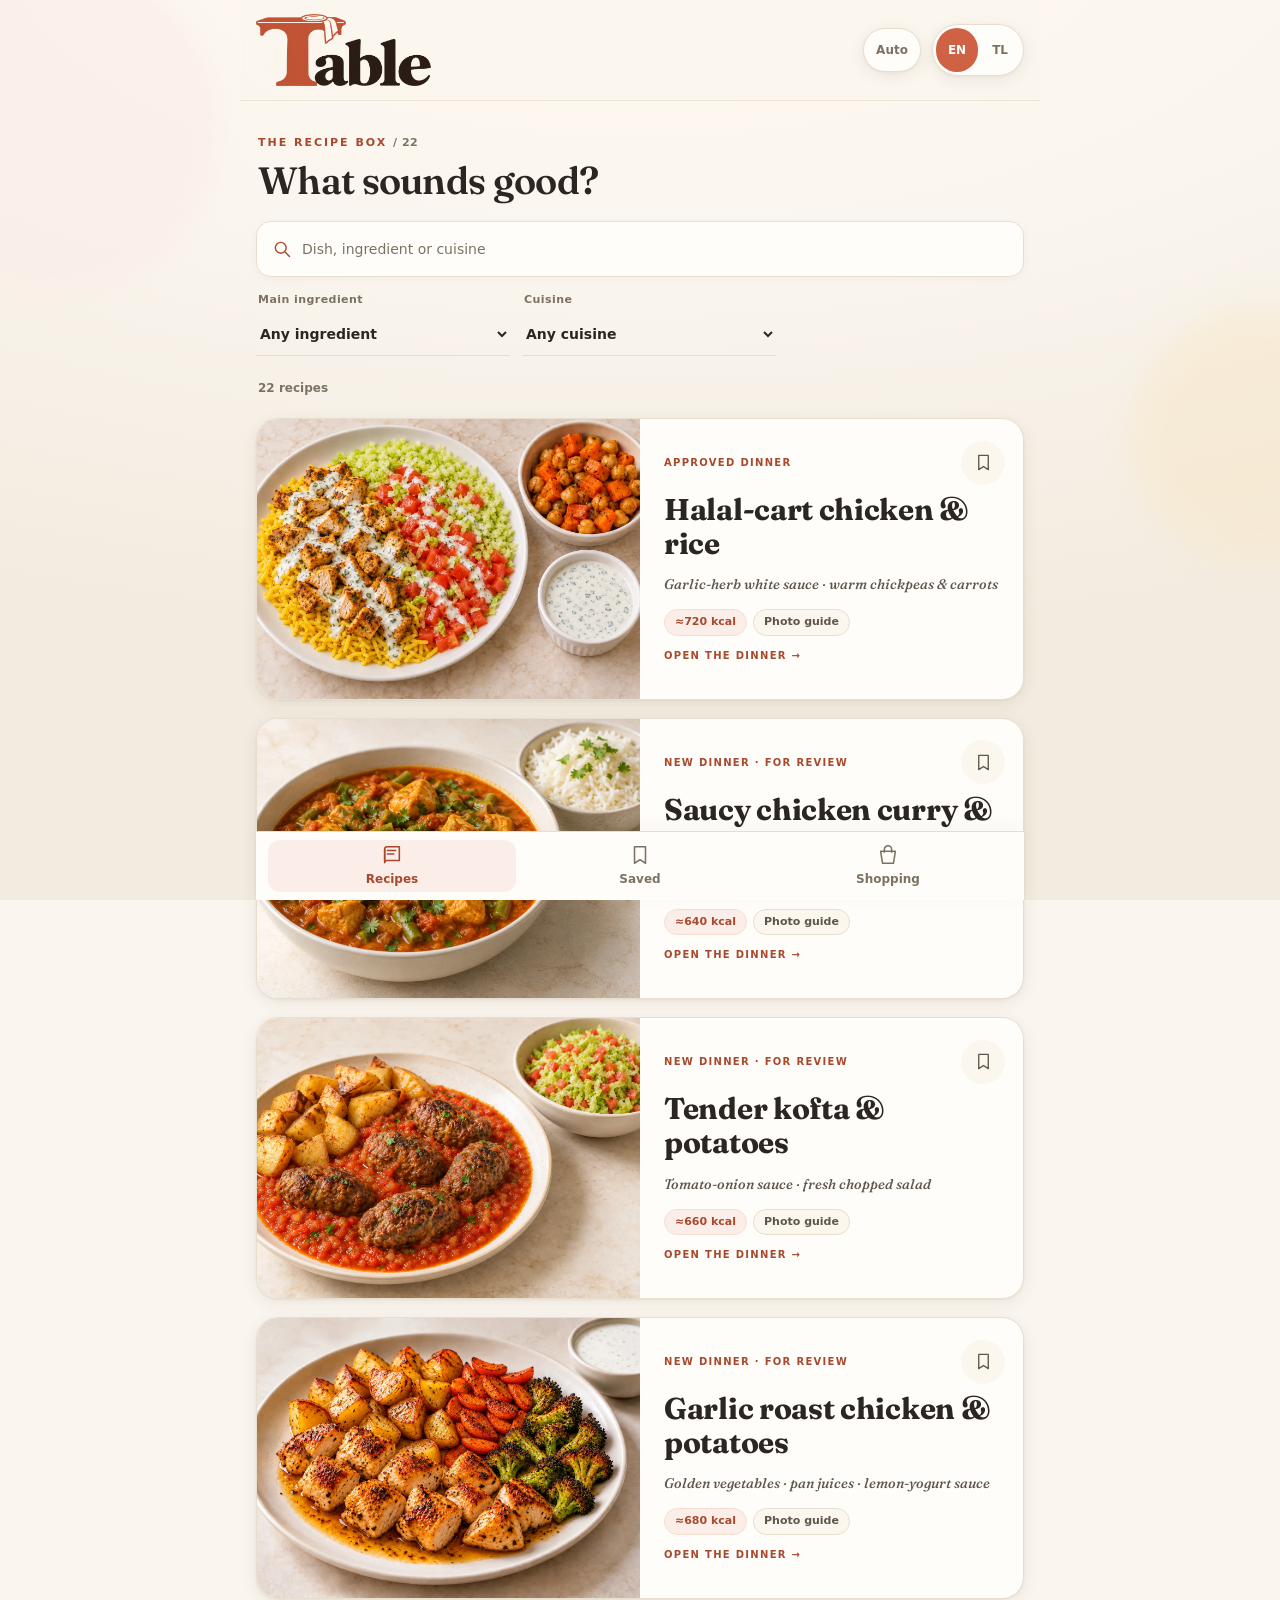
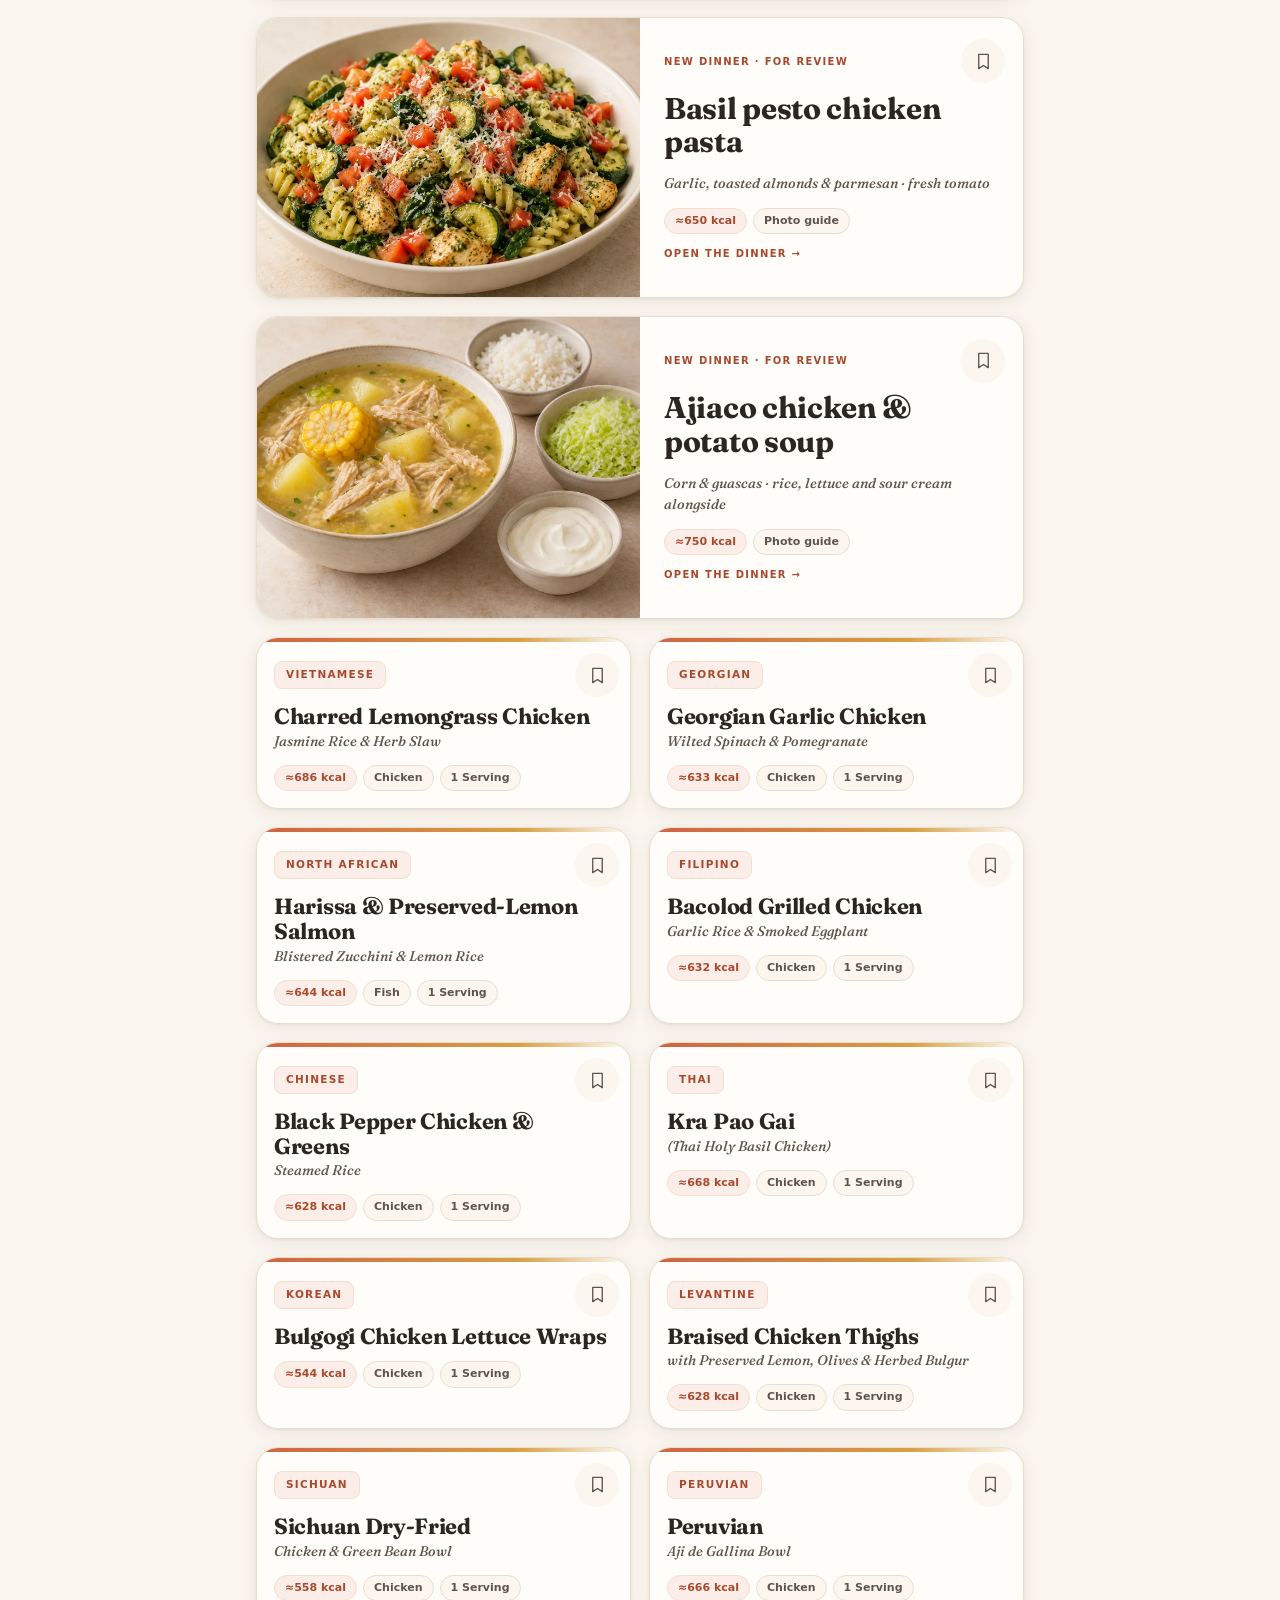
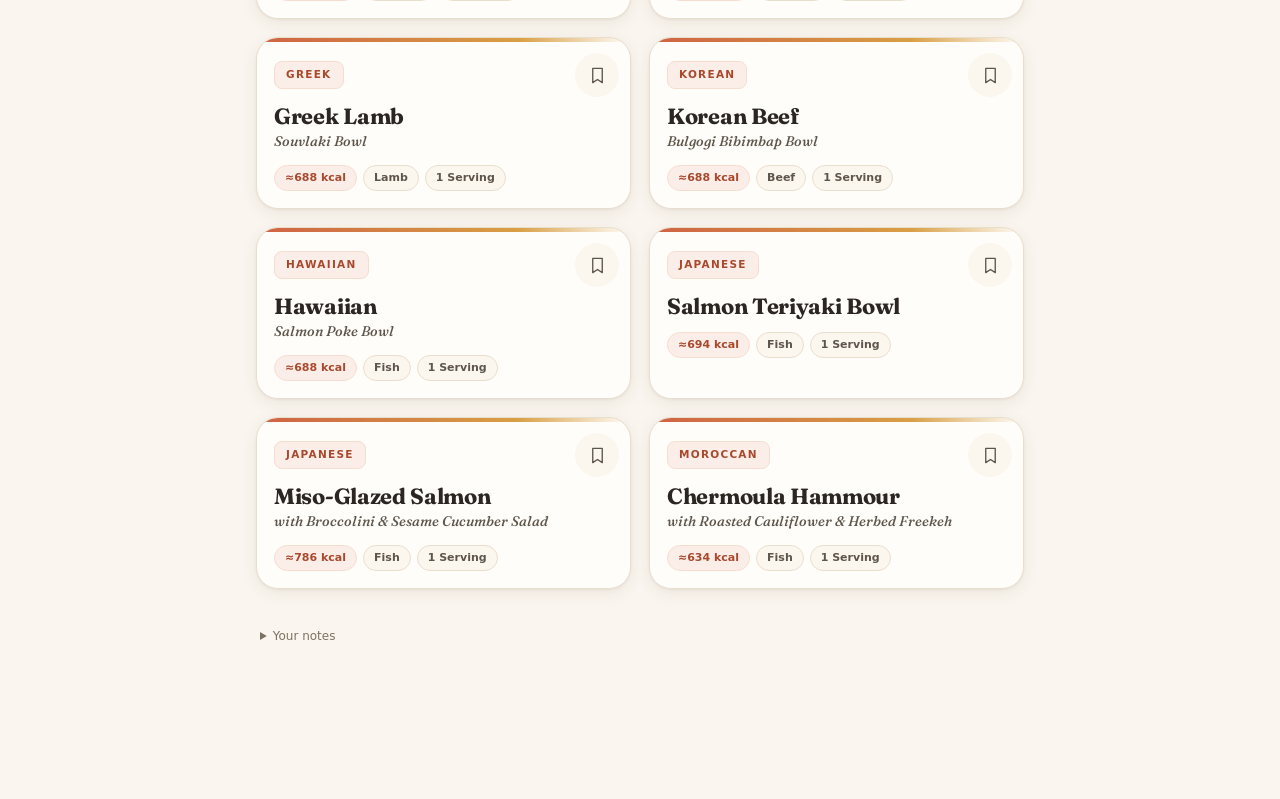
==== commit dfc9462e: "Restore substantial dinner portions for main-meal eating pattern" ====
--- a/index.html
+++ b/index.html
@@ -9,16 +9,16 @@
   <meta name="apple-mobile-web-app-title" content="Table" />
   <meta name="robots" content="noindex, nofollow" />
   <title>Table</title>
-  <link rel="manifest" href="manifest.webmanifest?v=balanced-portions-1" />
+  <link rel="manifest" href="manifest.webmanifest?v=main-meal-portions-1" />
   <link rel="apple-touch-icon" sizes="180x180" href="assets/table-icon-180-v1.png" />
   <link rel="icon" type="image/png" sizes="32x32" href="assets/table-icon-32-v1.png" />
   <link rel="icon" type="image/png" sizes="192x192" href="assets/table-icon-192-v1.png" />
   <link rel="preconnect" href="https://fonts.googleapis.com" />
   <link rel="preconnect" href="https://fonts.gstatic.com" crossorigin />
   <link rel="stylesheet" href="https://fonts.googleapis.com/css2?family=Fraunces:opsz,wght@9..144,500;9..144,600&display=swap" />
-  <link rel="stylesheet" href="styles.css?v=balanced-portions-1" />
-  <link rel="stylesheet" href="wayfinding.css?v=balanced-portions-1" />
-  <link rel="stylesheet" href="visual-recipes.css?v=balanced-portions-1" />
+  <link rel="stylesheet" href="styles.css?v=main-meal-portions-1" />
+  <link rel="stylesheet" href="wayfinding.css?v=main-meal-portions-1" />
+  <link rel="stylesheet" href="visual-recipes.css?v=main-meal-portions-1" />
 </head>
 <body>
   <div class="bg-layer" aria-hidden="true">
@@ -28,9 +28,9 @@
 
   <div id="app"><div class="boot">warming up…</div></div>
 
-  <script src="catalog.js?v=balanced-portions-1"></script>
-  <script src="navigation.js?v=balanced-portions-1"></script>
-  <script src="visual-recipes.js?v=balanced-portions-1"></script>
-  <script src="table.js?v=balanced-portions-1"></script>
+  <script src="catalog.js?v=main-meal-portions-1"></script>
+  <script src="navigation.js?v=main-meal-portions-1"></script>
+  <script src="visual-recipes.js?v=main-meal-portions-1"></script>
+  <script src="table.js?v=main-meal-portions-1"></script>
 </body>
 </html>
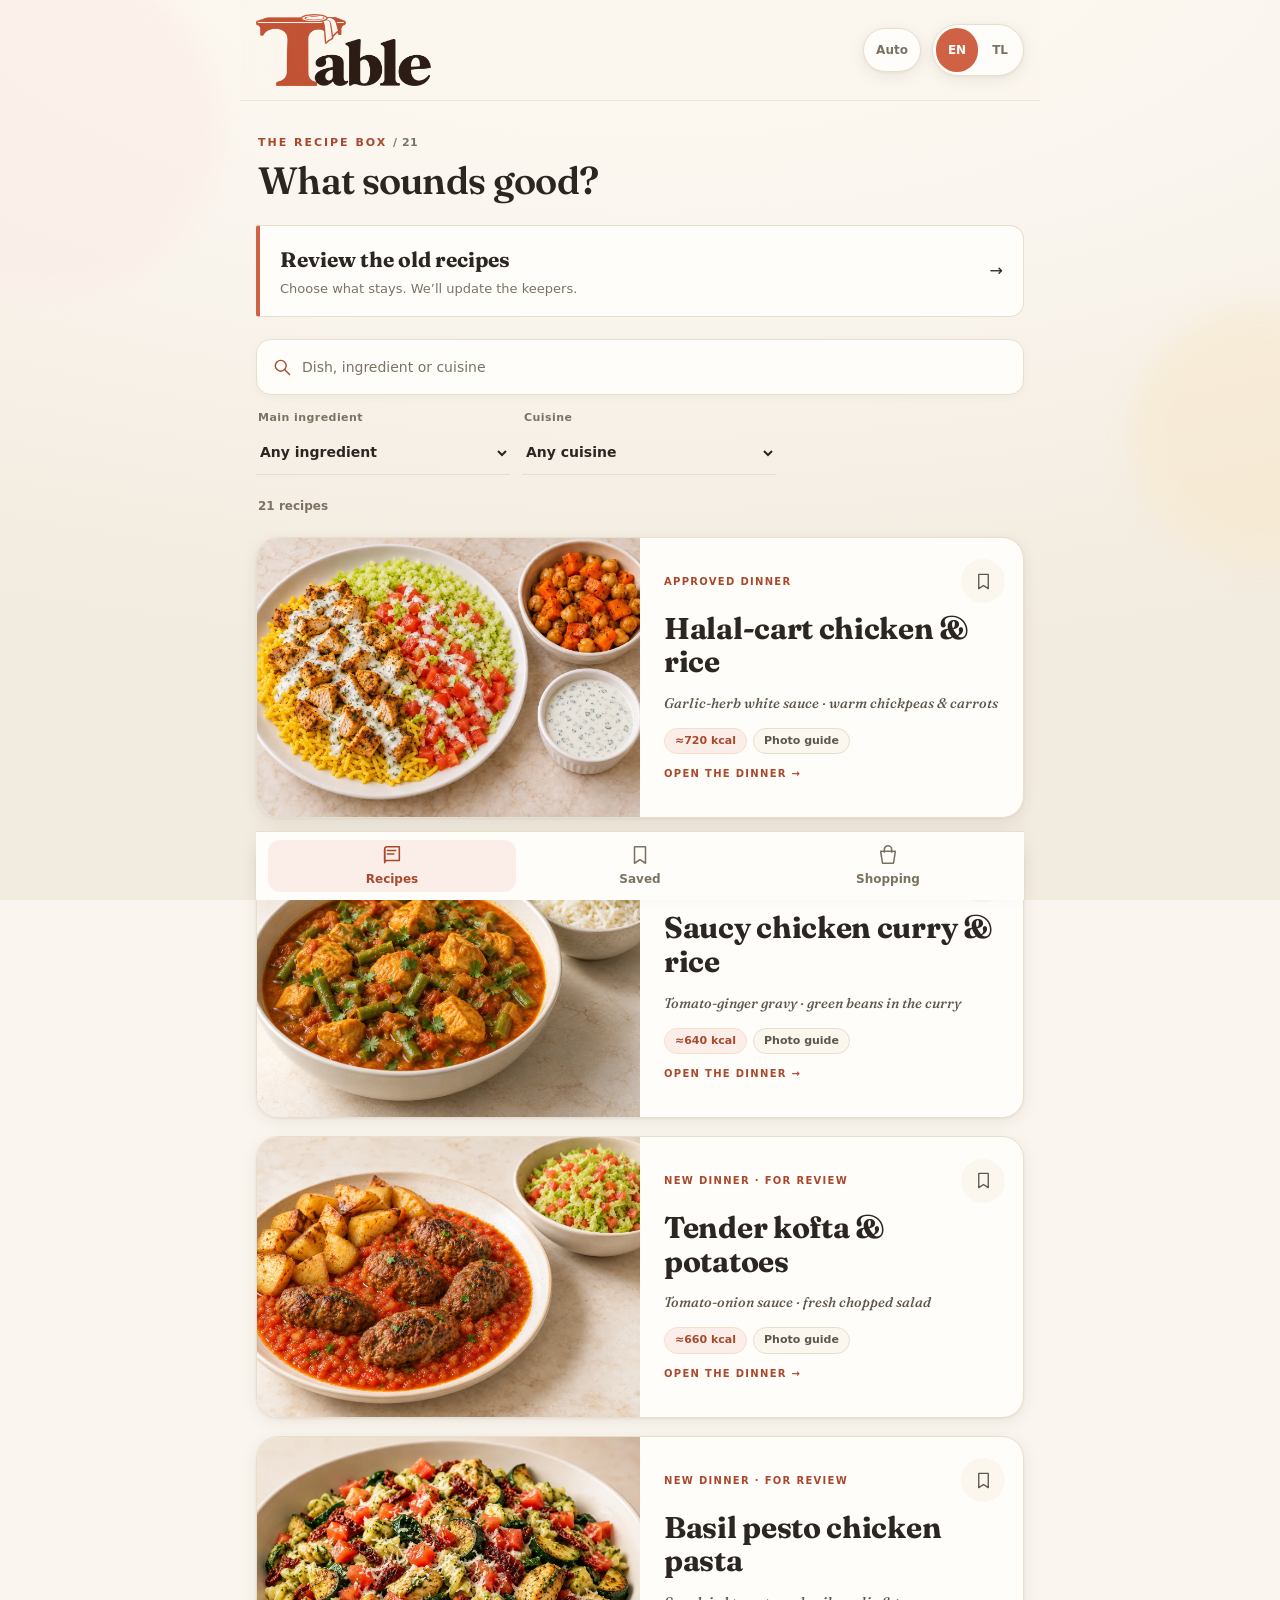
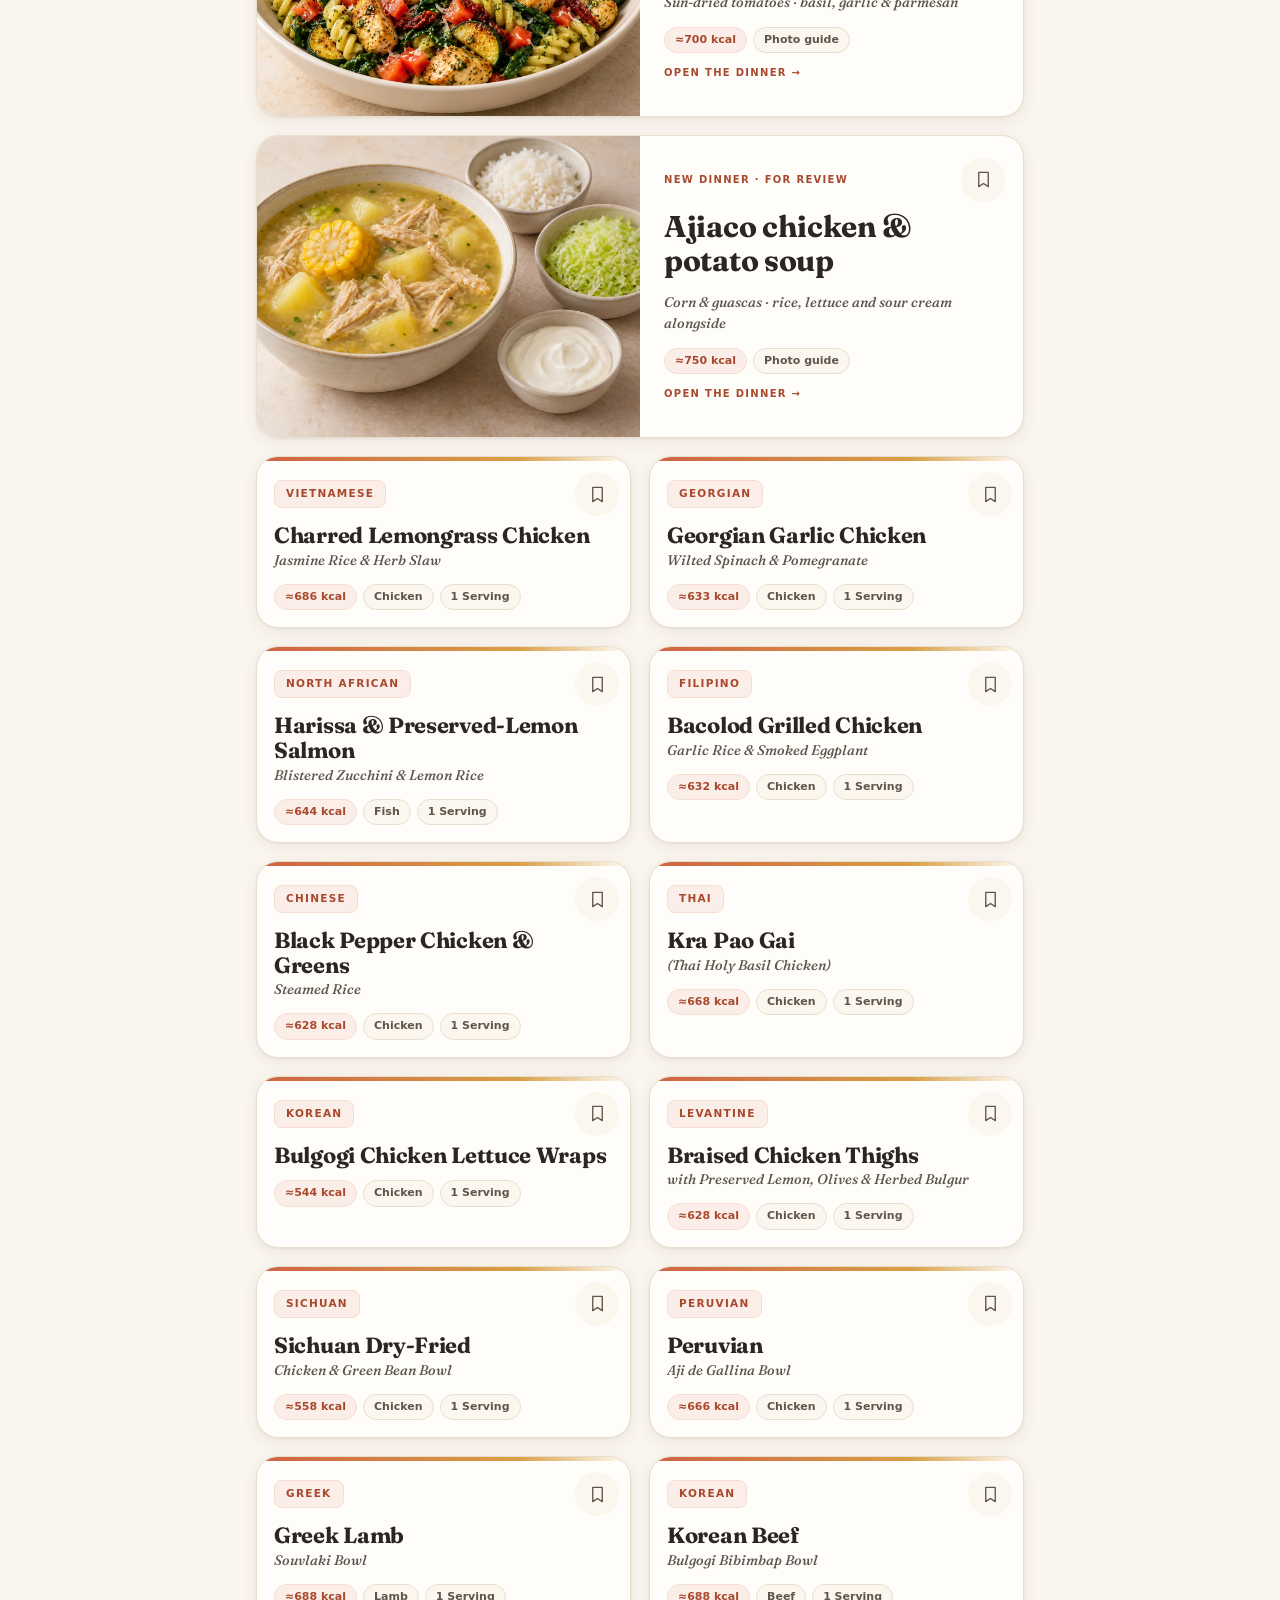
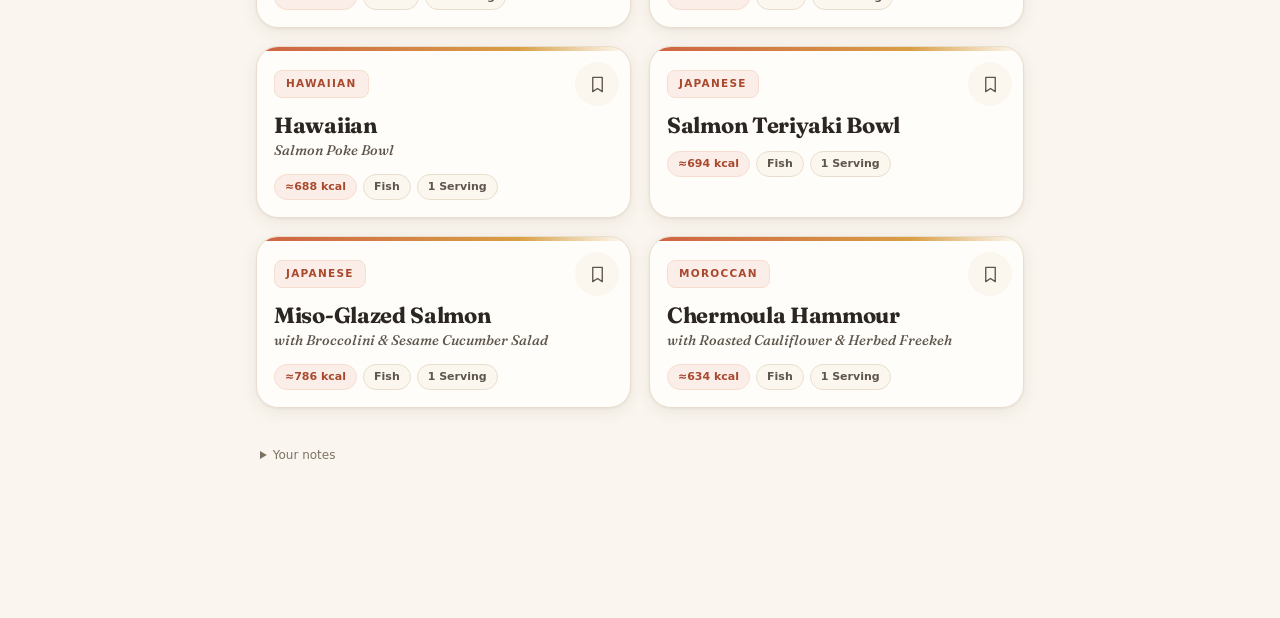
==== commit b481558a: "Revise pesto and add old recipe keep-remove review" ====
--- a/index.html
+++ b/index.html
@@ -9,16 +9,16 @@
   <meta name="apple-mobile-web-app-title" content="Table" />
   <meta name="robots" content="noindex, nofollow" />
   <title>Table</title>
-  <link rel="manifest" href="manifest.webmanifest?v=main-meal-portions-1" />
+  <link rel="manifest" href="manifest.webmanifest?v=recipe-review-1" />
   <link rel="apple-touch-icon" sizes="180x180" href="assets/table-icon-180-v1.png" />
   <link rel="icon" type="image/png" sizes="32x32" href="assets/table-icon-32-v1.png" />
   <link rel="icon" type="image/png" sizes="192x192" href="assets/table-icon-192-v1.png" />
   <link rel="preconnect" href="https://fonts.googleapis.com" />
   <link rel="preconnect" href="https://fonts.gstatic.com" crossorigin />
   <link rel="stylesheet" href="https://fonts.googleapis.com/css2?family=Fraunces:opsz,wght@9..144,500;9..144,600&display=swap" />
-  <link rel="stylesheet" href="styles.css?v=main-meal-portions-1" />
-  <link rel="stylesheet" href="wayfinding.css?v=main-meal-portions-1" />
-  <link rel="stylesheet" href="visual-recipes.css?v=main-meal-portions-1" />
+  <link rel="stylesheet" href="styles.css?v=recipe-review-1" />
+  <link rel="stylesheet" href="wayfinding.css?v=recipe-review-1" />
+  <link rel="stylesheet" href="visual-recipes.css?v=recipe-review-1" />
 </head>
 <body>
   <div class="bg-layer" aria-hidden="true">
@@ -28,9 +28,10 @@
 
   <div id="app"><div class="boot">warming up…</div></div>
 
-  <script src="catalog.js?v=main-meal-portions-1"></script>
-  <script src="navigation.js?v=main-meal-portions-1"></script>
-  <script src="visual-recipes.js?v=main-meal-portions-1"></script>
-  <script src="table.js?v=main-meal-portions-1"></script>
+  <script src="catalog.js?v=recipe-review-1"></script>
+  <script src="navigation.js?v=recipe-review-1"></script>
+  <script src="visual-recipes.js?v=recipe-review-1"></script>
+  <script src="recipe-review.js?v=recipe-review-1"></script>
+  <script src="table.js?v=recipe-review-1"></script>
 </body>
 </html>
--- a/wayfinding.css
+++ b/wayfinding.css
@@ -89,5 +89,13 @@
 .dish-picker footer{padding:12px 16px;border-top:1px solid var(--line)}
 .dish-picker footer button{width:100%}
 .table-update{position:fixed;top:calc(10px + var(--safe-t));left:50%;transform:translateX(-50%);z-index:150;max-width:90%;border:1px solid var(--accent-soft);border-radius:12px;background:var(--card);color:var(--accent-deep);padding:12px 18px;font:inherit;font-size:13px;box-shadow:var(--sh-pop);cursor:pointer}
+.review-invitation{display:flex;align-items:center;justify-content:space-between;gap:18px;padding:18px 20px;margin:4px 0 22px;border:1px solid var(--line);border-left:4px solid var(--accent);border-radius:3px 14px 14px 3px;background:var(--card);color:var(--ink);text-decoration:none}
+.review-invitation strong,.review-invitation small{display:block}.review-invitation strong{font-family:var(--serif);font-size:21px}.review-invitation small{color:var(--muted);margin-top:5px;font-size:13px;line-height:1.4}
+.recipe-review-page>.text-action{display:inline-block;margin-top:24px}.recipe-review-page .browse-heading p:not(.eyebrow){color:var(--muted);line-height:1.6;max-width:520px}
+.review-count{font-size:13px;color:var(--accent-deep);padding:14px 0;border-bottom:1px solid var(--line)}
+.recipe-decision{padding:26px 0;border-bottom:1px solid var(--line);scroll-margin-top:110px}.decision-heading{display:flex;gap:16px}.decision-heading>span{font-family:var(--serif);font-size:26px;color:var(--muted)}.decision-heading .eyebrow{margin:0 0 6px}.decision-heading h2{font-family:var(--serif);font-size:25px;line-height:1.2;margin:0}.decision-heading a{color:var(--ink);text-decoration:none}.decision-description{font-size:15px;line-height:1.65;color:var(--ink-2);margin:14px 0 10px}
+.decision-buttons{display:flex;flex-wrap:wrap;gap:10px;margin:18px 0 14px}.decision-buttons button{min-height:46px;padding:10px 18px;border-radius:24px;border:1px solid var(--line);color:var(--ink);background:var(--card);font:inherit;font-size:14px;cursor:pointer}.decision-buttons [aria-pressed=true]{background:var(--ink);color:var(--card);border-color:var(--ink)}.decision-buttons [data-decision=keep][aria-pressed=true]{background:var(--accent-deep);border-color:var(--accent-deep);color:#fff}.decision-buttons .decision-undo{background:none;border-color:transparent;color:var(--muted);padding:10px 6px}
+.decision-notes summary,.review-share summary{font-size:14px;color:var(--muted);cursor:pointer;padding:10px 0}.decision-notes textarea,.review-share textarea{box-sizing:border-box;width:100%;padding:12px;border:1px solid var(--line);border-radius:12px;background:var(--card);color:var(--ink);font:inherit;font-size:16px;line-height:1.5;resize:vertical}
+.review-share{padding:28px 0 14px}.review-share h2{font-family:var(--serif);font-size:27px}.review-share p{line-height:1.6;color:var(--muted);max-width:520px}.review-share .primary-action{width:100%}.recipe-review-page button:focus-visible,.recipe-review-page a:focus-visible,.recipe-review-page summary:focus-visible{outline:3px solid var(--accent);outline-offset:4px}
 @media(max-width:360px){.hdr{gap:7px}.hdr .mark{width:32px;height:32px}.hdr .wordmark{font-size:18px}.themebtn{padding:0 9px}.lang button{padding:6px 10px}.browse-heading h1{font-size:28px}}
 @media(min-width:760px){#app{max-width:800px}.table-nav{width:768px}.recipe-browser .deck{display:grid;grid-template-columns:1fr 1fr;gap:18px}.browse-empty{grid-column:1/-1}.browse-heading{padding-top:34px}.find-bar{max-width:100%}.browse-filters{max-width:520px}.recipe-tools{max-width:480px}}
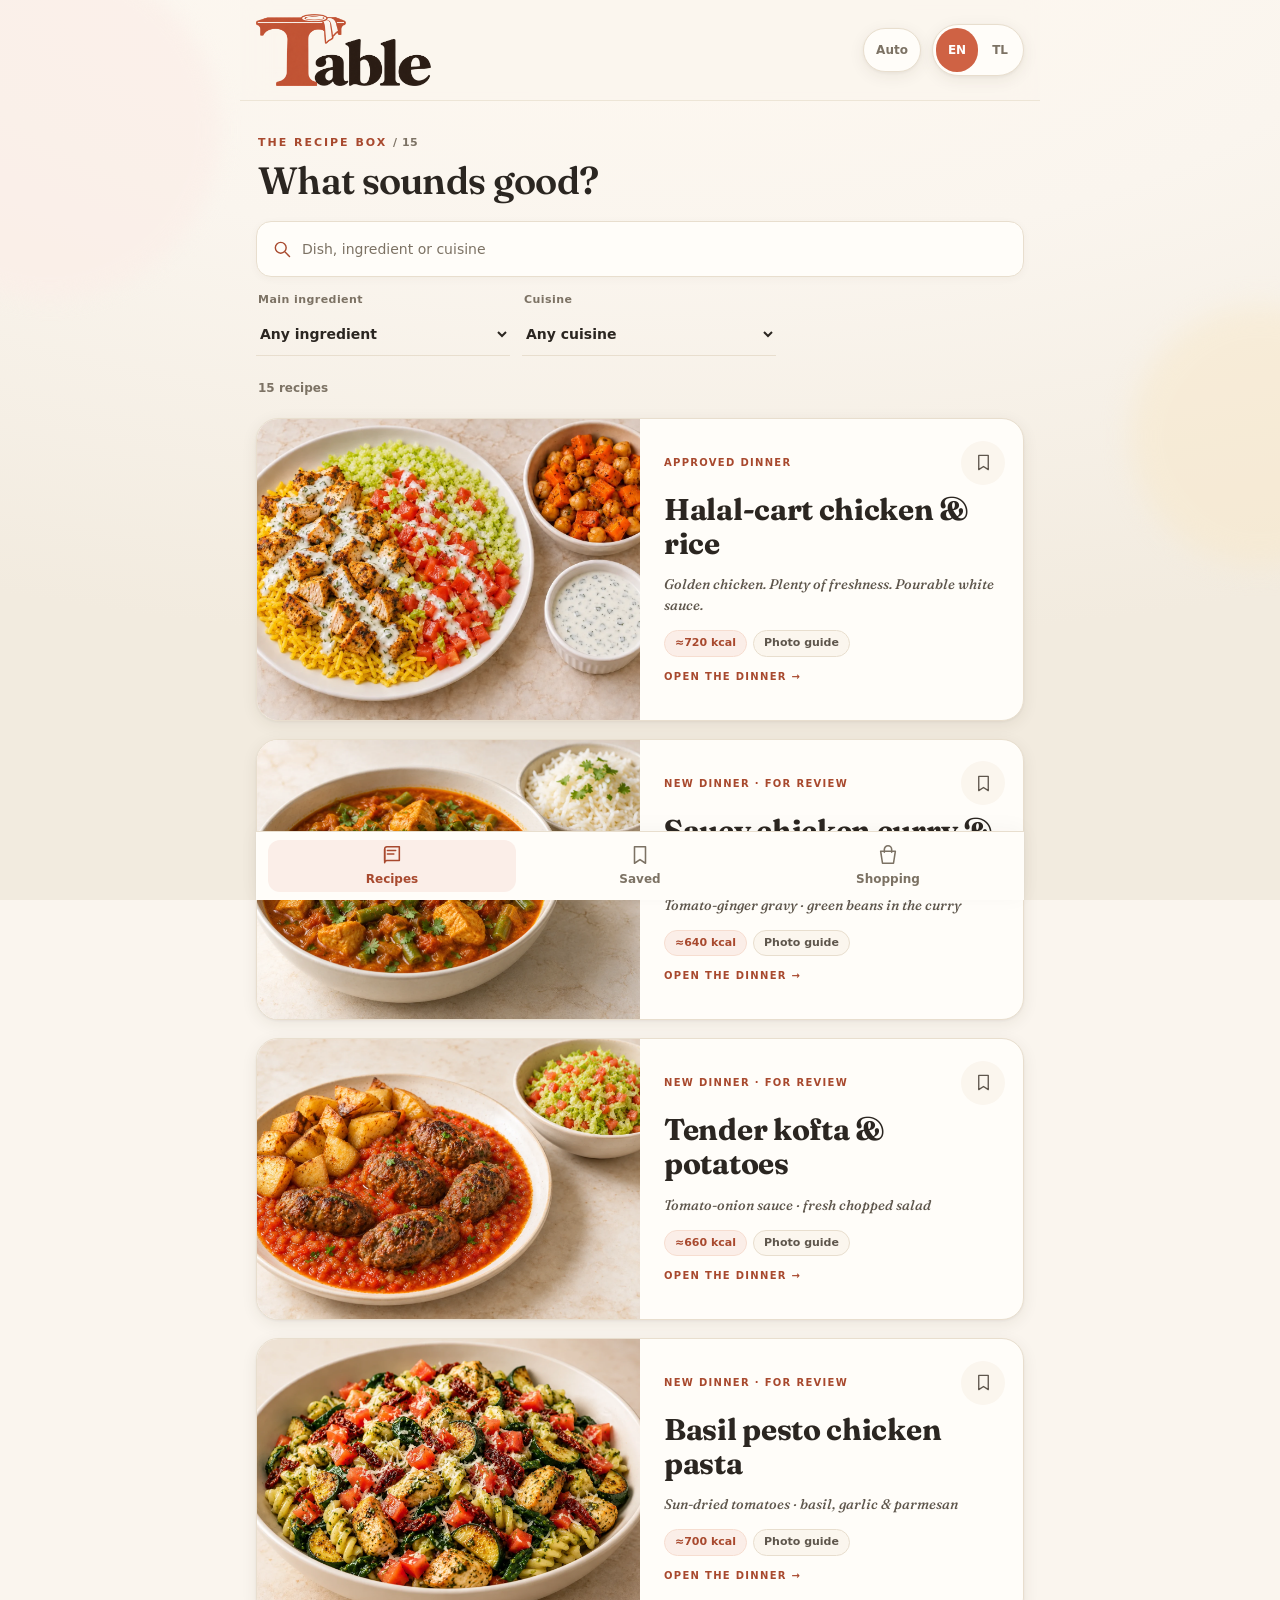
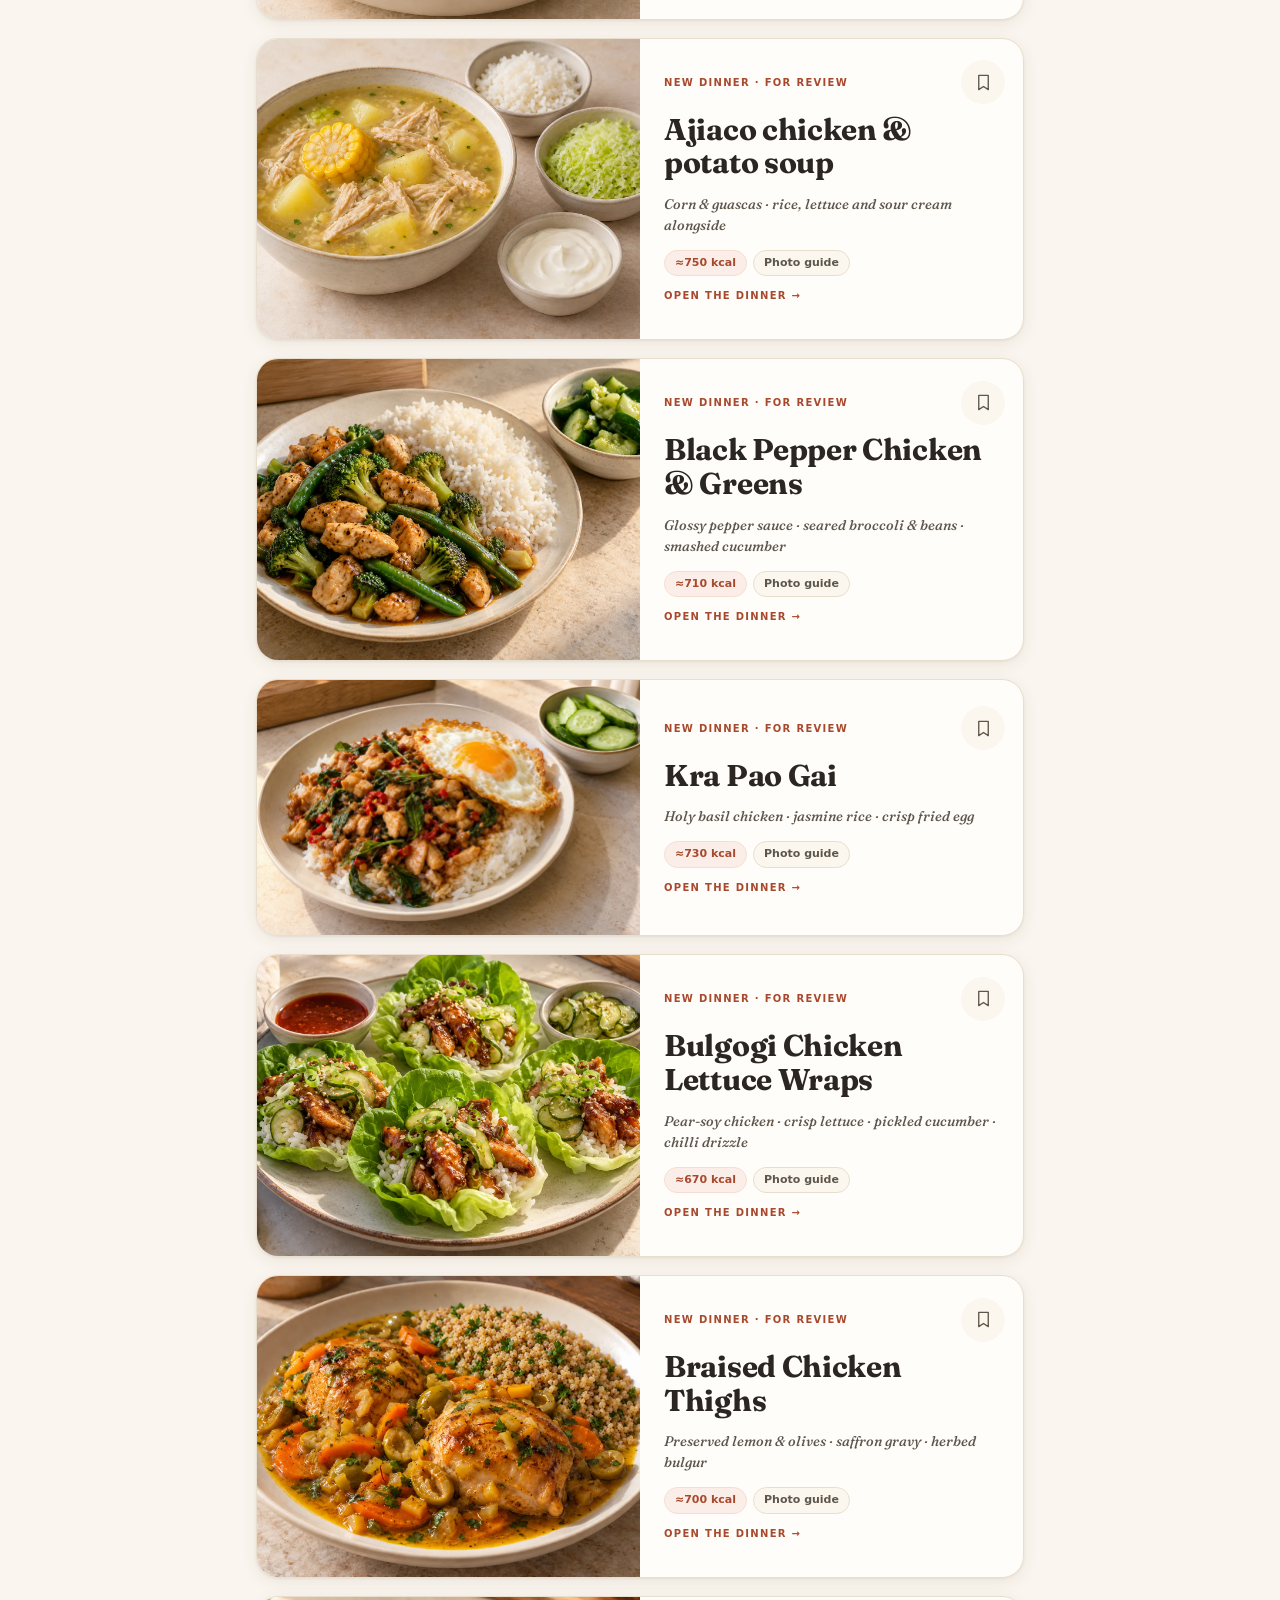
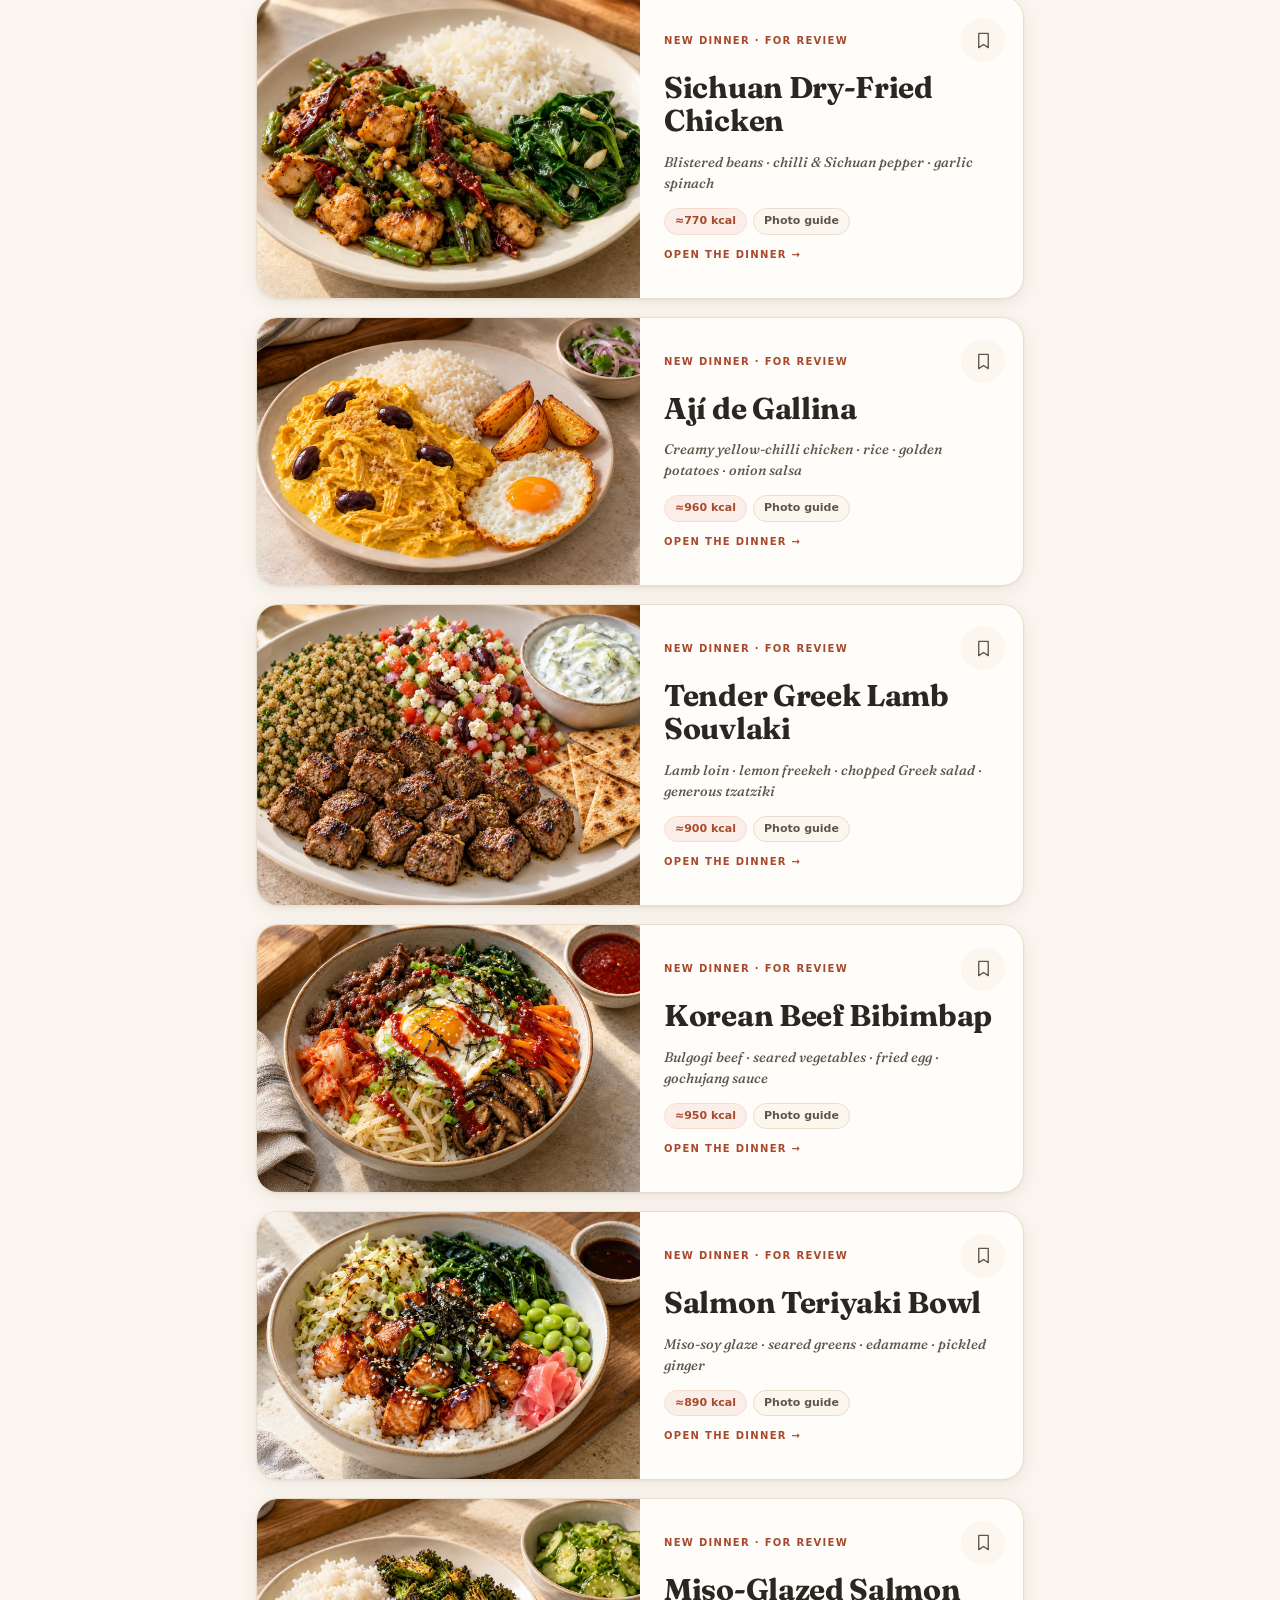
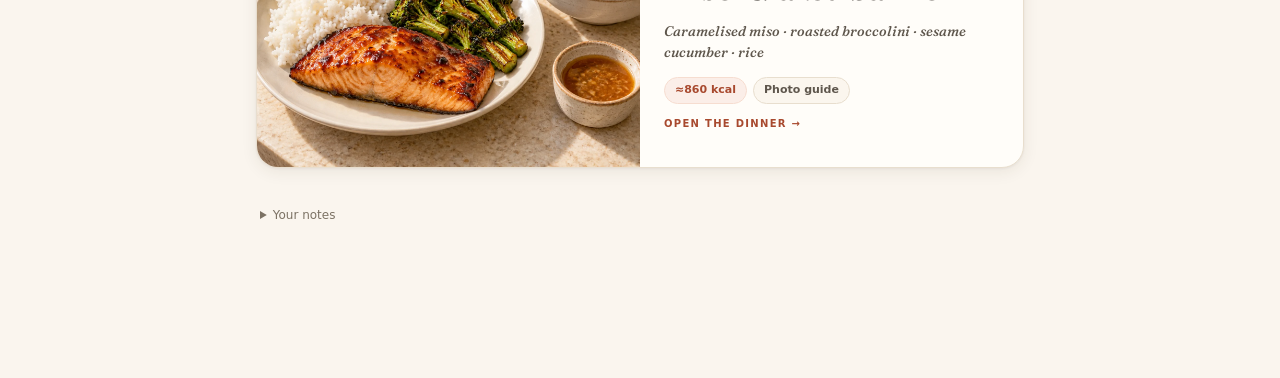
==== commit ea65515d: "Apply recipe review and modernize ten retained dinners" ====
--- a/index.html
+++ b/index.html
@@ -9,16 +9,16 @@
   <meta name="apple-mobile-web-app-title" content="Table" />
   <meta name="robots" content="noindex, nofollow" />
   <title>Table</title>
-  <link rel="manifest" href="manifest.webmanifest?v=recipe-review-1" />
+  <link rel="manifest" href="manifest.webmanifest?v=retained-recipes-1" />
   <link rel="apple-touch-icon" sizes="180x180" href="assets/table-icon-180-v1.png" />
   <link rel="icon" type="image/png" sizes="32x32" href="assets/table-icon-32-v1.png" />
   <link rel="icon" type="image/png" sizes="192x192" href="assets/table-icon-192-v1.png" />
   <link rel="preconnect" href="https://fonts.googleapis.com" />
   <link rel="preconnect" href="https://fonts.gstatic.com" crossorigin />
   <link rel="stylesheet" href="https://fonts.googleapis.com/css2?family=Fraunces:opsz,wght@9..144,500;9..144,600&display=swap" />
-  <link rel="stylesheet" href="styles.css?v=recipe-review-1" />
-  <link rel="stylesheet" href="wayfinding.css?v=recipe-review-1" />
-  <link rel="stylesheet" href="visual-recipes.css?v=recipe-review-1" />
+  <link rel="stylesheet" href="styles.css?v=retained-recipes-1" />
+  <link rel="stylesheet" href="wayfinding.css?v=retained-recipes-1" />
+  <link rel="stylesheet" href="visual-recipes.css?v=retained-recipes-1" />
 </head>
 <body>
   <div class="bg-layer" aria-hidden="true">
@@ -28,10 +28,10 @@
 
   <div id="app"><div class="boot">warming up…</div></div>
 
-  <script src="catalog.js?v=recipe-review-1"></script>
-  <script src="navigation.js?v=recipe-review-1"></script>
-  <script src="visual-recipes.js?v=recipe-review-1"></script>
-  <script src="recipe-review.js?v=recipe-review-1"></script>
-  <script src="table.js?v=recipe-review-1"></script>
+  <script src="catalog.js?v=retained-recipes-1"></script>
+  <script src="navigation.js?v=retained-recipes-1"></script>
+  <script src="visual-recipes.js?v=retained-recipes-1"></script>
+  <script src="recipe-review.js?v=retained-recipes-1"></script>
+  <script src="table.js?v=retained-recipes-1"></script>
 </body>
 </html>
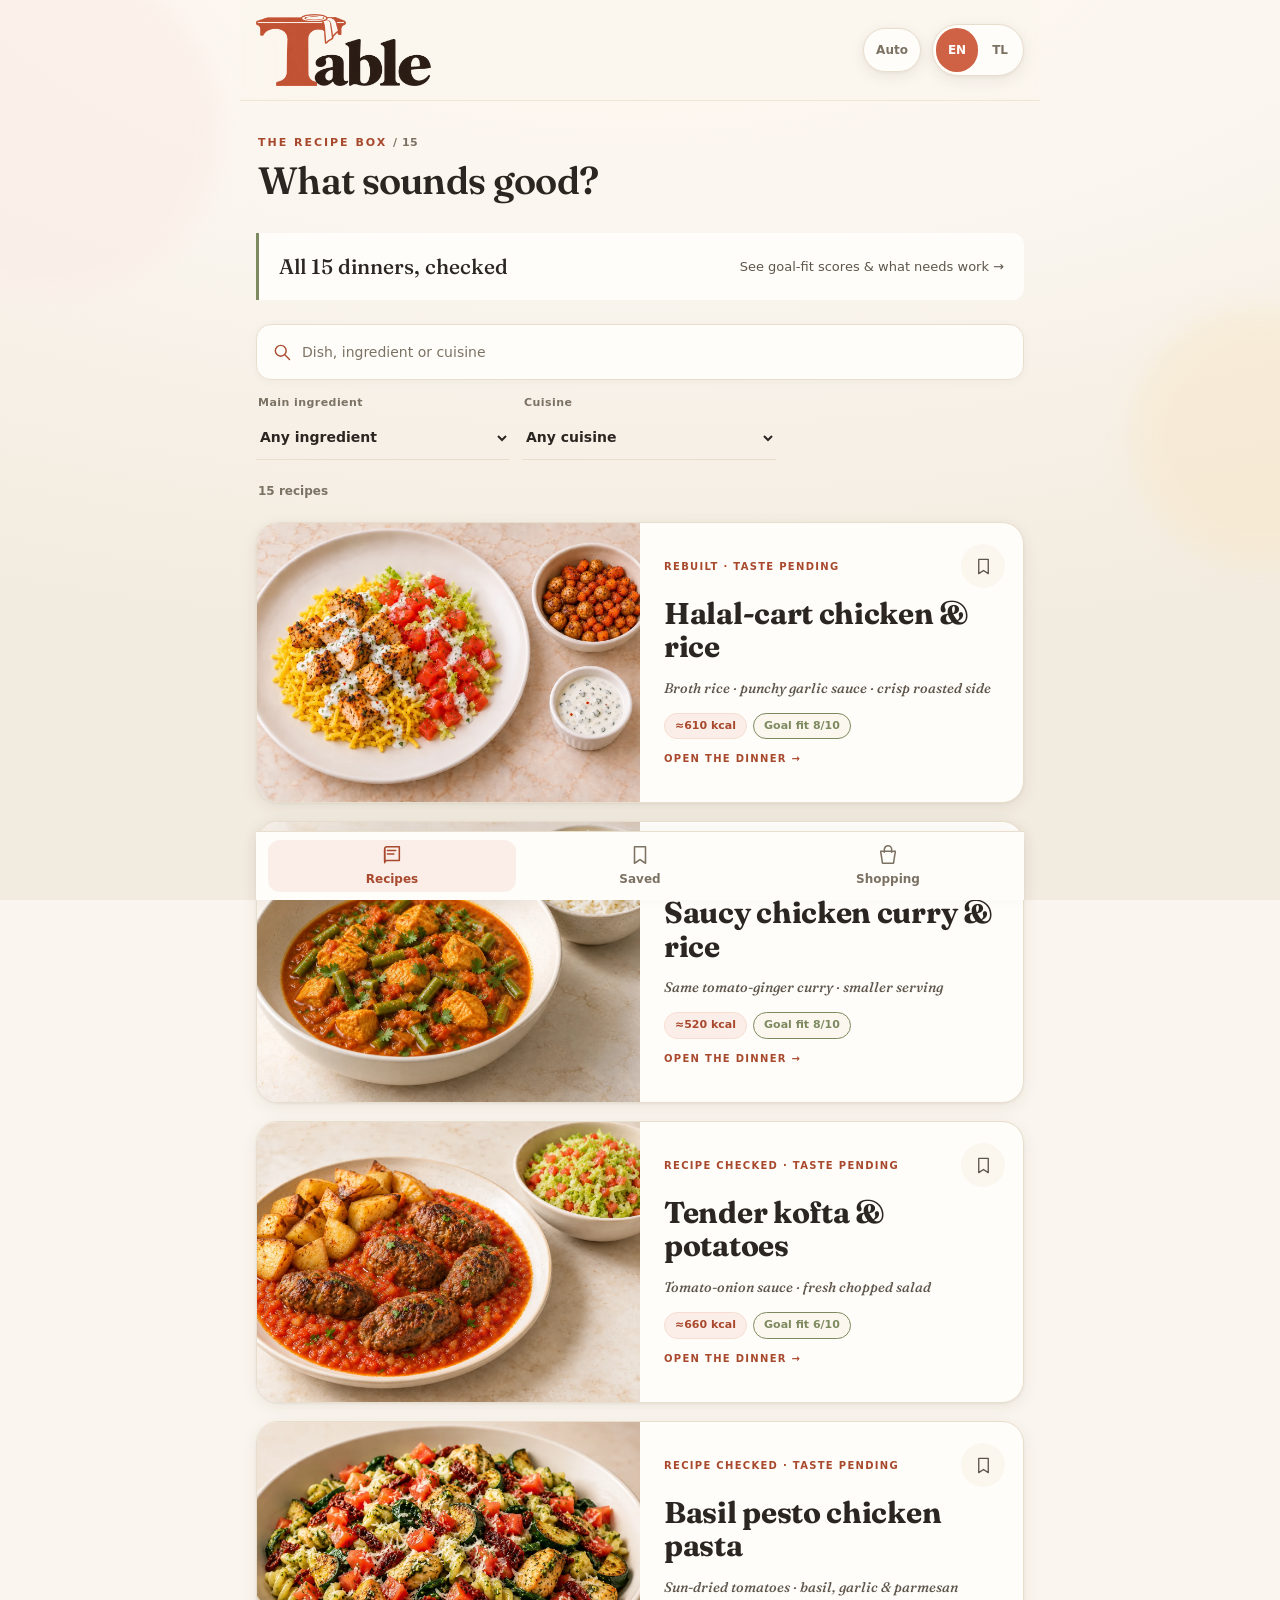
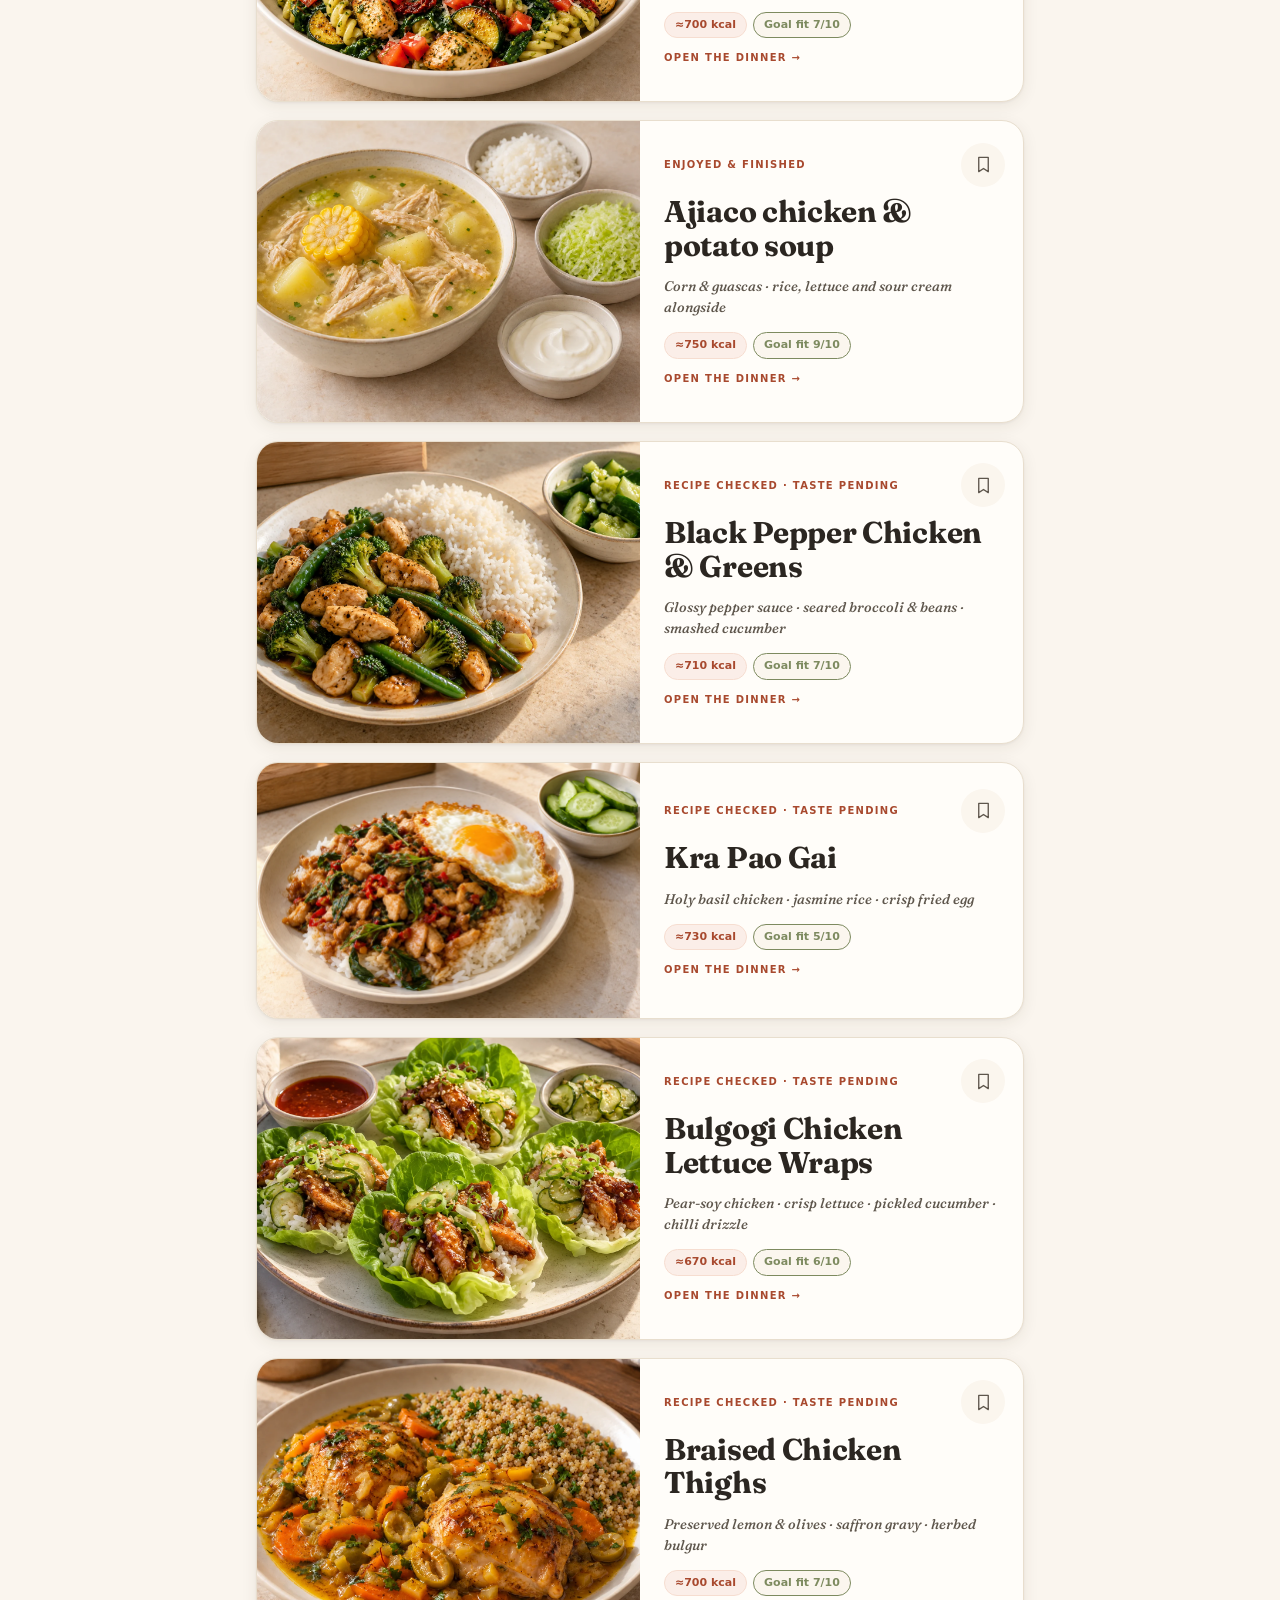
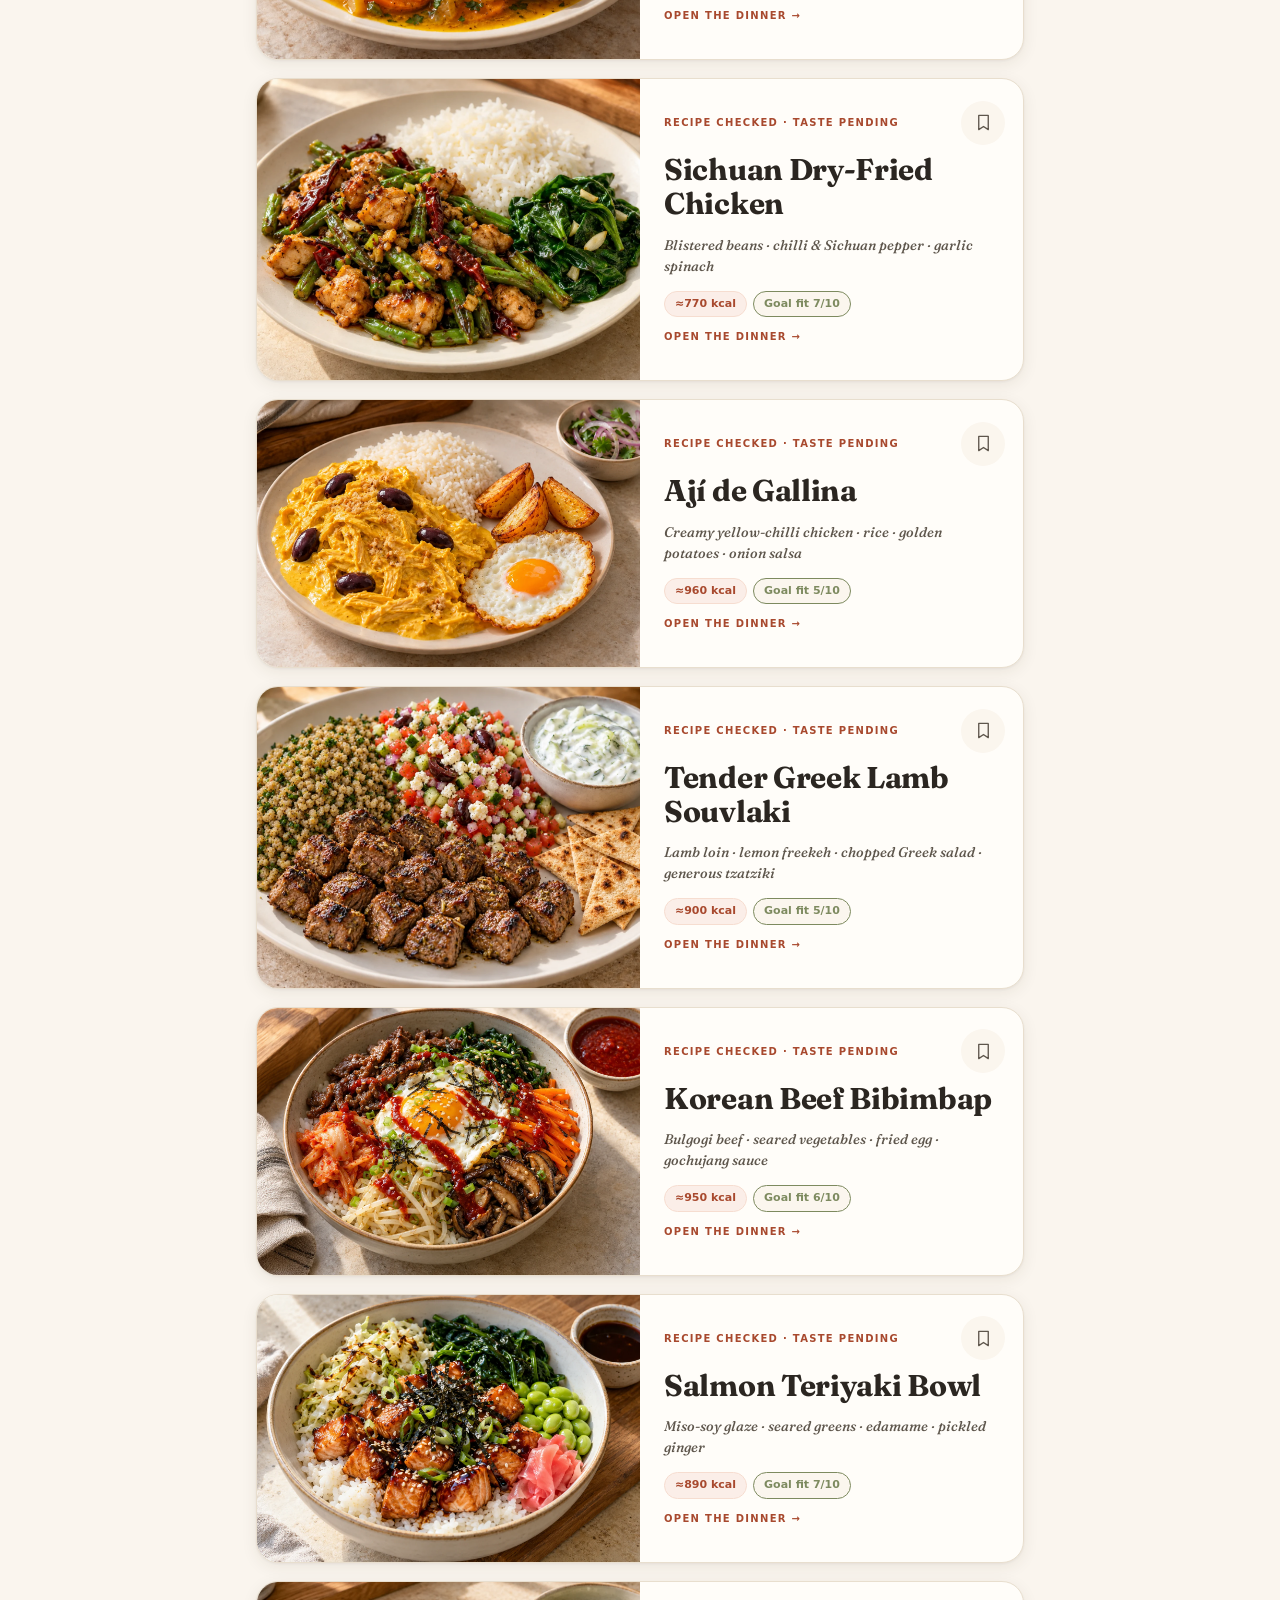
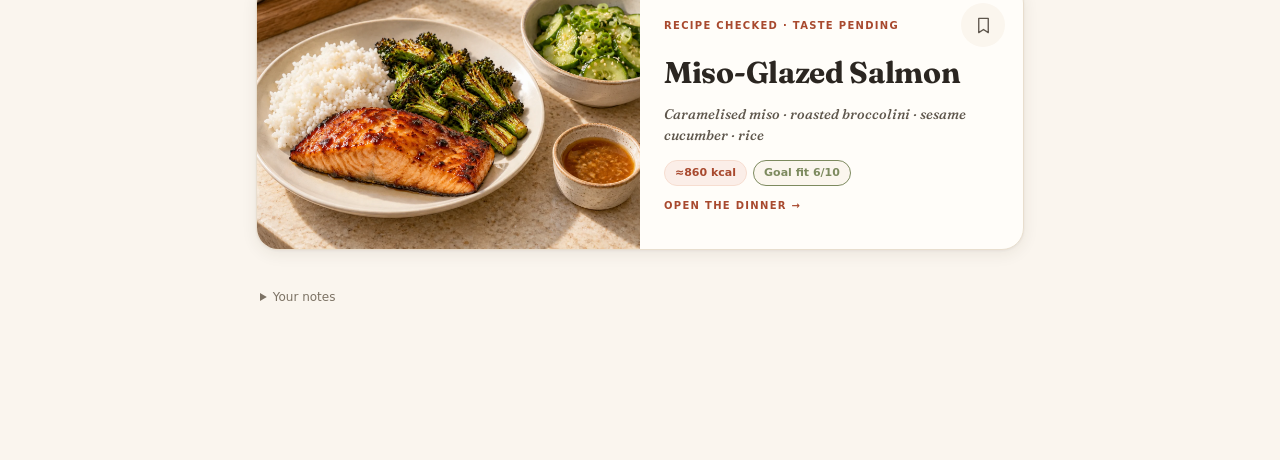
==== commit ae140bf7: "Refine tasted dinners and add transparent recipe goal scores" ====
--- a/index.html
+++ b/index.html
@@ -9,16 +9,16 @@
   <meta name="apple-mobile-web-app-title" content="Table" />
   <meta name="robots" content="noindex, nofollow" />
   <title>Table</title>
-  <link rel="manifest" href="manifest.webmanifest?v=retained-recipes-1" />
+  <link rel="manifest" href="manifest.webmanifest?v=tasted-portions-1" />
   <link rel="apple-touch-icon" sizes="180x180" href="assets/table-icon-180-v1.png" />
   <link rel="icon" type="image/png" sizes="32x32" href="assets/table-icon-32-v1.png" />
   <link rel="icon" type="image/png" sizes="192x192" href="assets/table-icon-192-v1.png" />
   <link rel="preconnect" href="https://fonts.googleapis.com" />
   <link rel="preconnect" href="https://fonts.gstatic.com" crossorigin />
   <link rel="stylesheet" href="https://fonts.googleapis.com/css2?family=Fraunces:opsz,wght@9..144,500;9..144,600&display=swap" />
-  <link rel="stylesheet" href="styles.css?v=retained-recipes-1" />
-  <link rel="stylesheet" href="wayfinding.css?v=retained-recipes-1" />
-  <link rel="stylesheet" href="visual-recipes.css?v=retained-recipes-1" />
+  <link rel="stylesheet" href="styles.css?v=tasted-portions-1" />
+  <link rel="stylesheet" href="wayfinding.css?v=tasted-portions-1" />
+  <link rel="stylesheet" href="visual-recipes.css?v=tasted-portions-1" />
 </head>
 <body>
   <div class="bg-layer" aria-hidden="true">
@@ -28,10 +28,12 @@
 
   <div id="app"><div class="boot">warming up…</div></div>
 
-  <script src="catalog.js?v=retained-recipes-1"></script>
-  <script src="navigation.js?v=retained-recipes-1"></script>
-  <script src="visual-recipes.js?v=retained-recipes-1"></script>
-  <script src="recipe-review.js?v=retained-recipes-1"></script>
-  <script src="table.js?v=retained-recipes-1"></script>
+  <script src="catalog.js?v=tasted-portions-1"></script>
+  <script src="navigation.js?v=tasted-portions-1"></script>
+  <script src="visual-recipes.js?v=tasted-portions-1"></script>
+  <script src="recipe-review.js?v=tasted-portions-1"></script>
+  <script src="goal-review-data.js?v=tasted-portions-1"></script>
+  <script src="goal-review.js?v=tasted-portions-1"></script>
+  <script src="table.js?v=tasted-portions-1"></script>
 </body>
 </html>
--- a/visual-recipes.css
+++ b/visual-recipes.css
@@ -20,3 +20,15 @@
 .dinner-ingredients>summary{cursor:pointer;min-height:62px;padding:17px 0;font-family:var(--serif);font-size:22px}
 .dinner-ingredients>summary>span{display:block;font-family:var(--sans);font-size:12px;color:var(--muted);margin:5px 0 0 21px}
 .dinner-ingredients[open]{padding-bottom:15px}.dinner-ingredients .quantity-note{margin:12px 0}.dinner-ingredients .portion-control{margin-top:12px}
+.goal-invitation{display:flex;justify-content:space-between;align-items:center;gap:16px;padding:18px 20px;margin:12px 0 24px;border-left:3px solid var(--olive);background:var(--card);color:var(--ink);text-decoration:none;border-radius:0 12px 12px 0}
+.goal-invitation strong{font-family:var(--serif);font-size:21px;font-weight:500}.goal-invitation span{font-size:13px;color:var(--ink-2)}
+.goal-pill{color:var(--olive)!important;border:1px solid var(--olive)!important}
+.goal-detail{margin:22px 0;border:1px solid var(--line);border-radius:14px;background:var(--card)}
+.goal-detail>summary{list-style:none;display:flex;justify-content:space-between;gap:16px;align-items:center;padding:18px;cursor:pointer;font-family:var(--serif);font-size:23px}.goal-detail>summary::-webkit-details-marker{display:none}.goal-detail>summary>span:before{content:'+';margin-right:10px;color:var(--olive)}.goal-detail[open]>summary>span:before{content:'−'}
+.goal-detail>summary>span>small{display:block;font:12px/1.5 var(--sans);color:var(--muted);margin:6px 0 0 22px}.goal-detail>summary>strong,.goal-row-heading>strong{font:36px/1 var(--serif);color:var(--olive);white-space:nowrap}.goal-detail>summary>strong>small,.goal-row-heading>strong>small{font:14px var(--sans);color:var(--muted)}
+.goal-body{padding:0 18px 20px}.goal-body p,.goal-row details p,.goal-method p,.goal-method li{font-size:14px;line-height:1.65;color:var(--ink-2)}.goal-body p:first-child{margin-top:0}
+.goal-points{margin:22px 0}.goal-points>div{display:flex;justify-content:space-between;border-bottom:1px solid var(--line);padding:9px 0;font-size:13px}.goal-points dd{margin:0;font-weight:700;color:var(--olive)}
+.goal-link,.goal-method a{color:var(--accent-deep);font-size:13px;line-height:1.6}.goal-note{font-size:12px!important;line-height:1.6;color:var(--muted)!important}.goal-method{padding:12px 0 18px;border-bottom:1px solid var(--line)}.goal-method summary{min-height:44px;padding:12px 0;cursor:pointer;font-size:14px;font-weight:650}.goal-method ul{padding-left:20px}.goal-method li{margin-bottom:12px}
+.goal-review-page h1{font:500 clamp(32px,6vw,46px)/1.1 var(--serif);letter-spacing:-1px;margin:14px 0}.goal-review-page .eyebrow{font-size:11px;text-transform:uppercase;letter-spacing:.1em;color:var(--accent-deep);margin-top:30px}.goal-intro{font-size:17px;line-height:1.6;color:var(--ink-2)}
+.goal-row{padding:25px 0;border-bottom:1px solid var(--line)}.goal-row-heading{display:flex;justify-content:space-between;align-items:baseline;gap:20px}.goal-row-heading>a{font:500 24px/1.2 var(--serif);color:var(--ink);text-decoration:none}.goal-row-heading>a:hover{text-decoration:underline}.goal-status{font-size:13px;line-height:1.6;color:var(--accent-deep);margin:10px 0}.goal-macros{font-size:12px;line-height:1.7;color:var(--muted)}.goal-row details>summary{font-size:13px;cursor:pointer;min-height:44px;padding:12px 0}.goal-mini-points{display:flex;flex-wrap:wrap;gap:8px 16px;font-size:12px;color:var(--muted)}.goal-mini-points b{color:var(--olive)}
+@media(max-width:560px){.goal-invitation{display:block}.goal-invitation span{display:block;margin-top:7px}.goal-row-heading>a{font-size:22px}.goal-row-heading>strong{font-size:31px}.goal-review-page{padding-bottom:100px}}
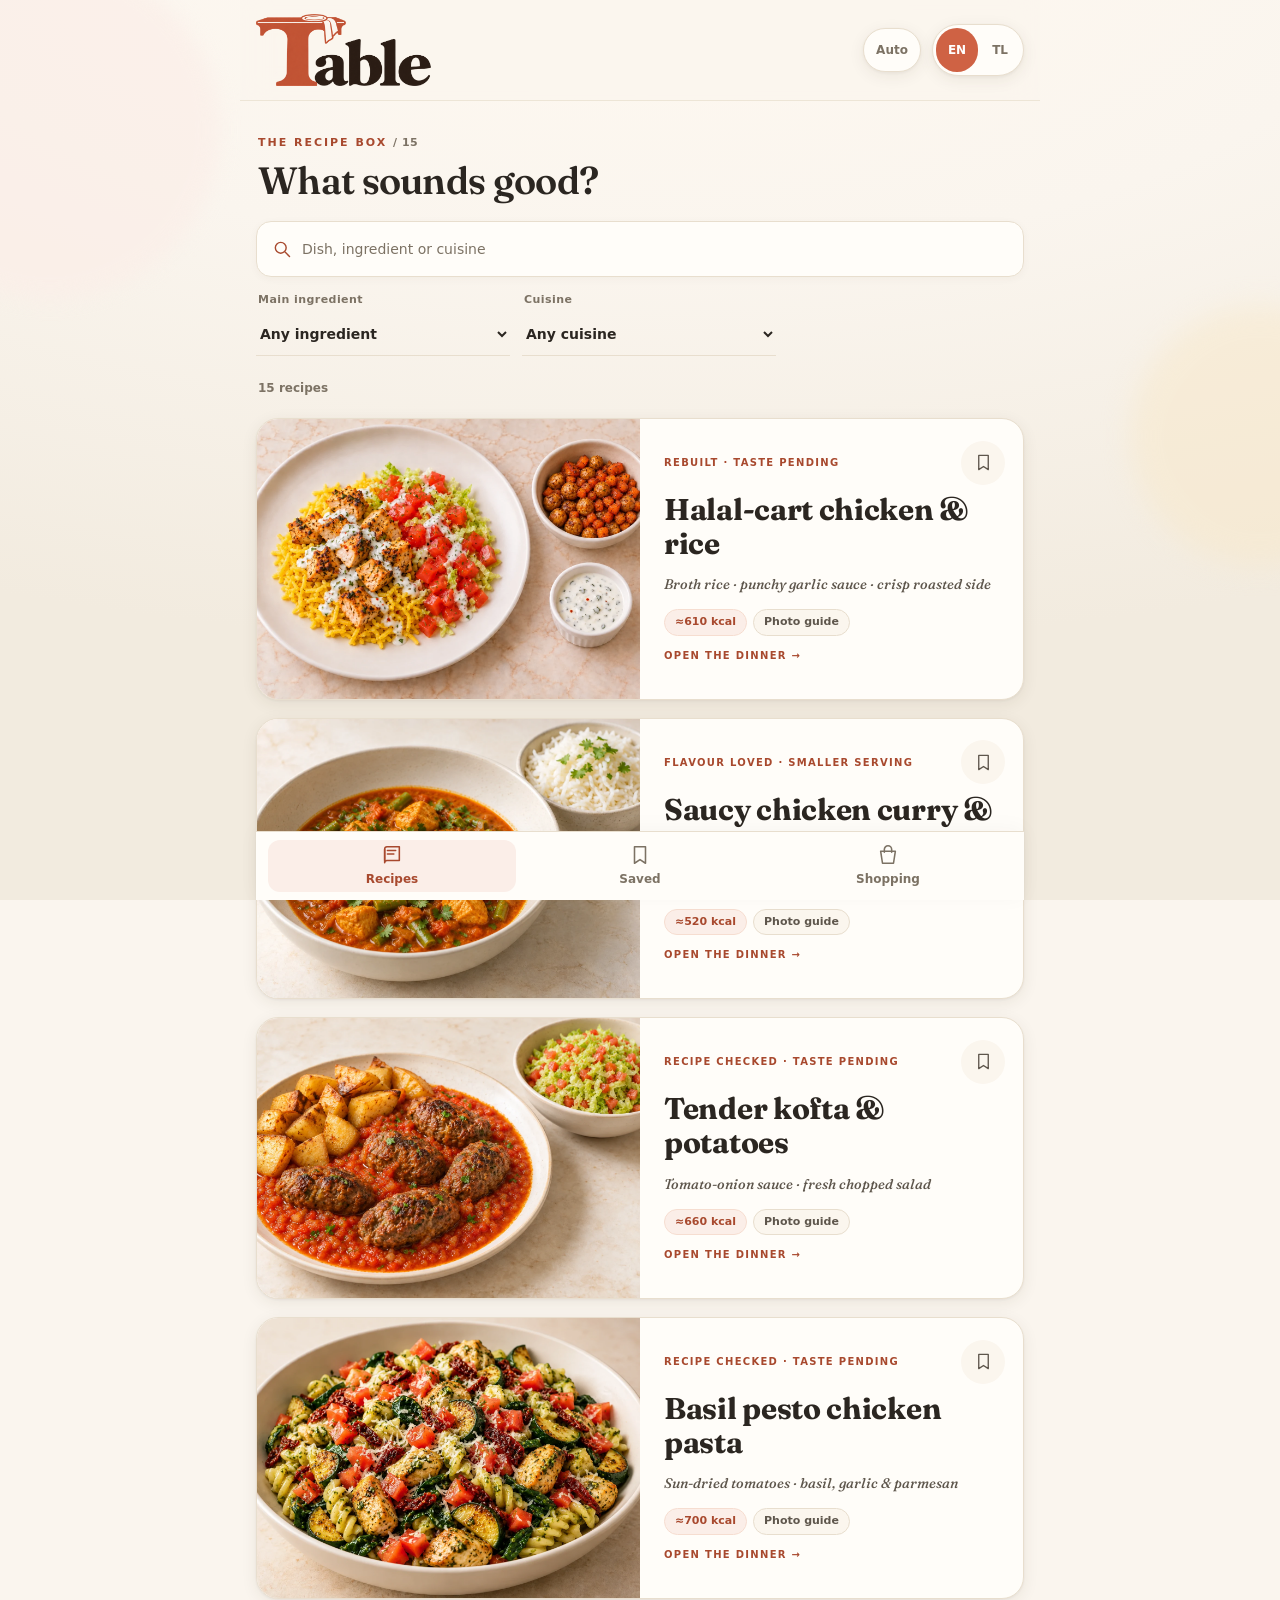
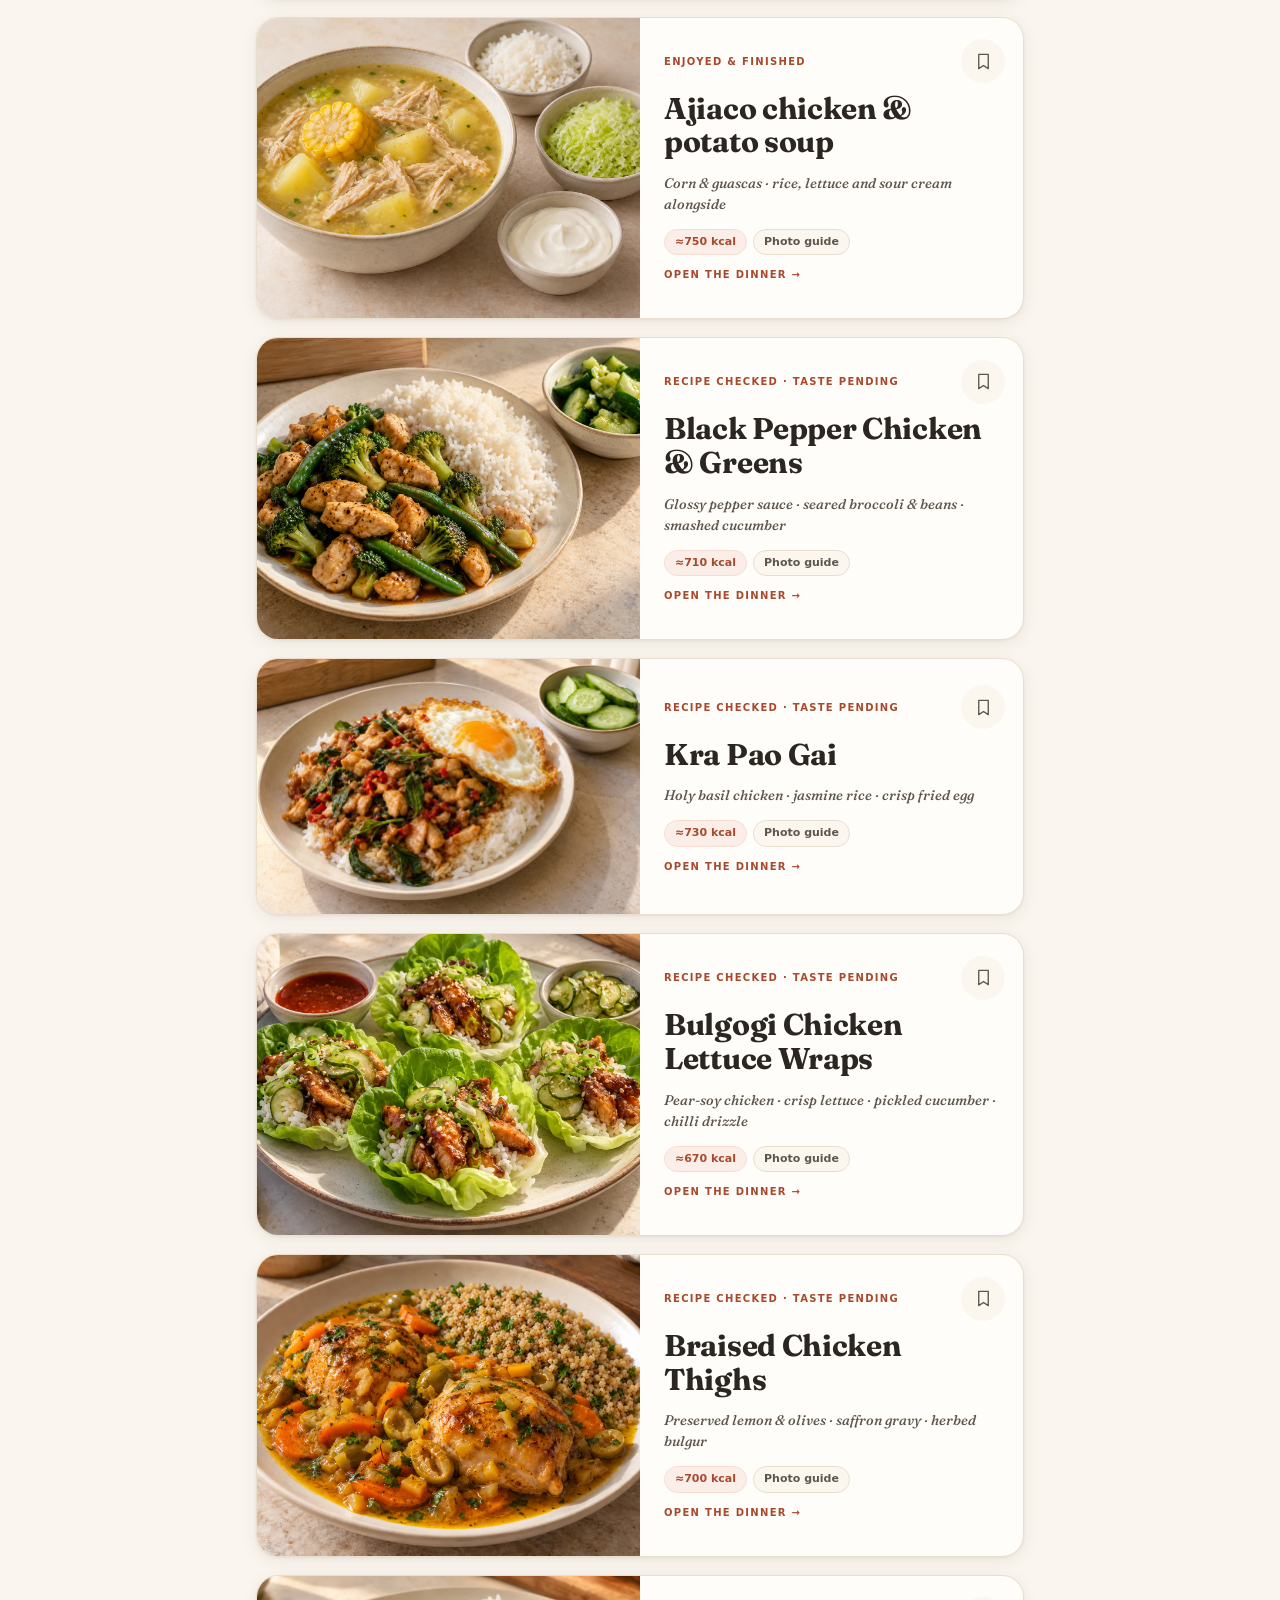
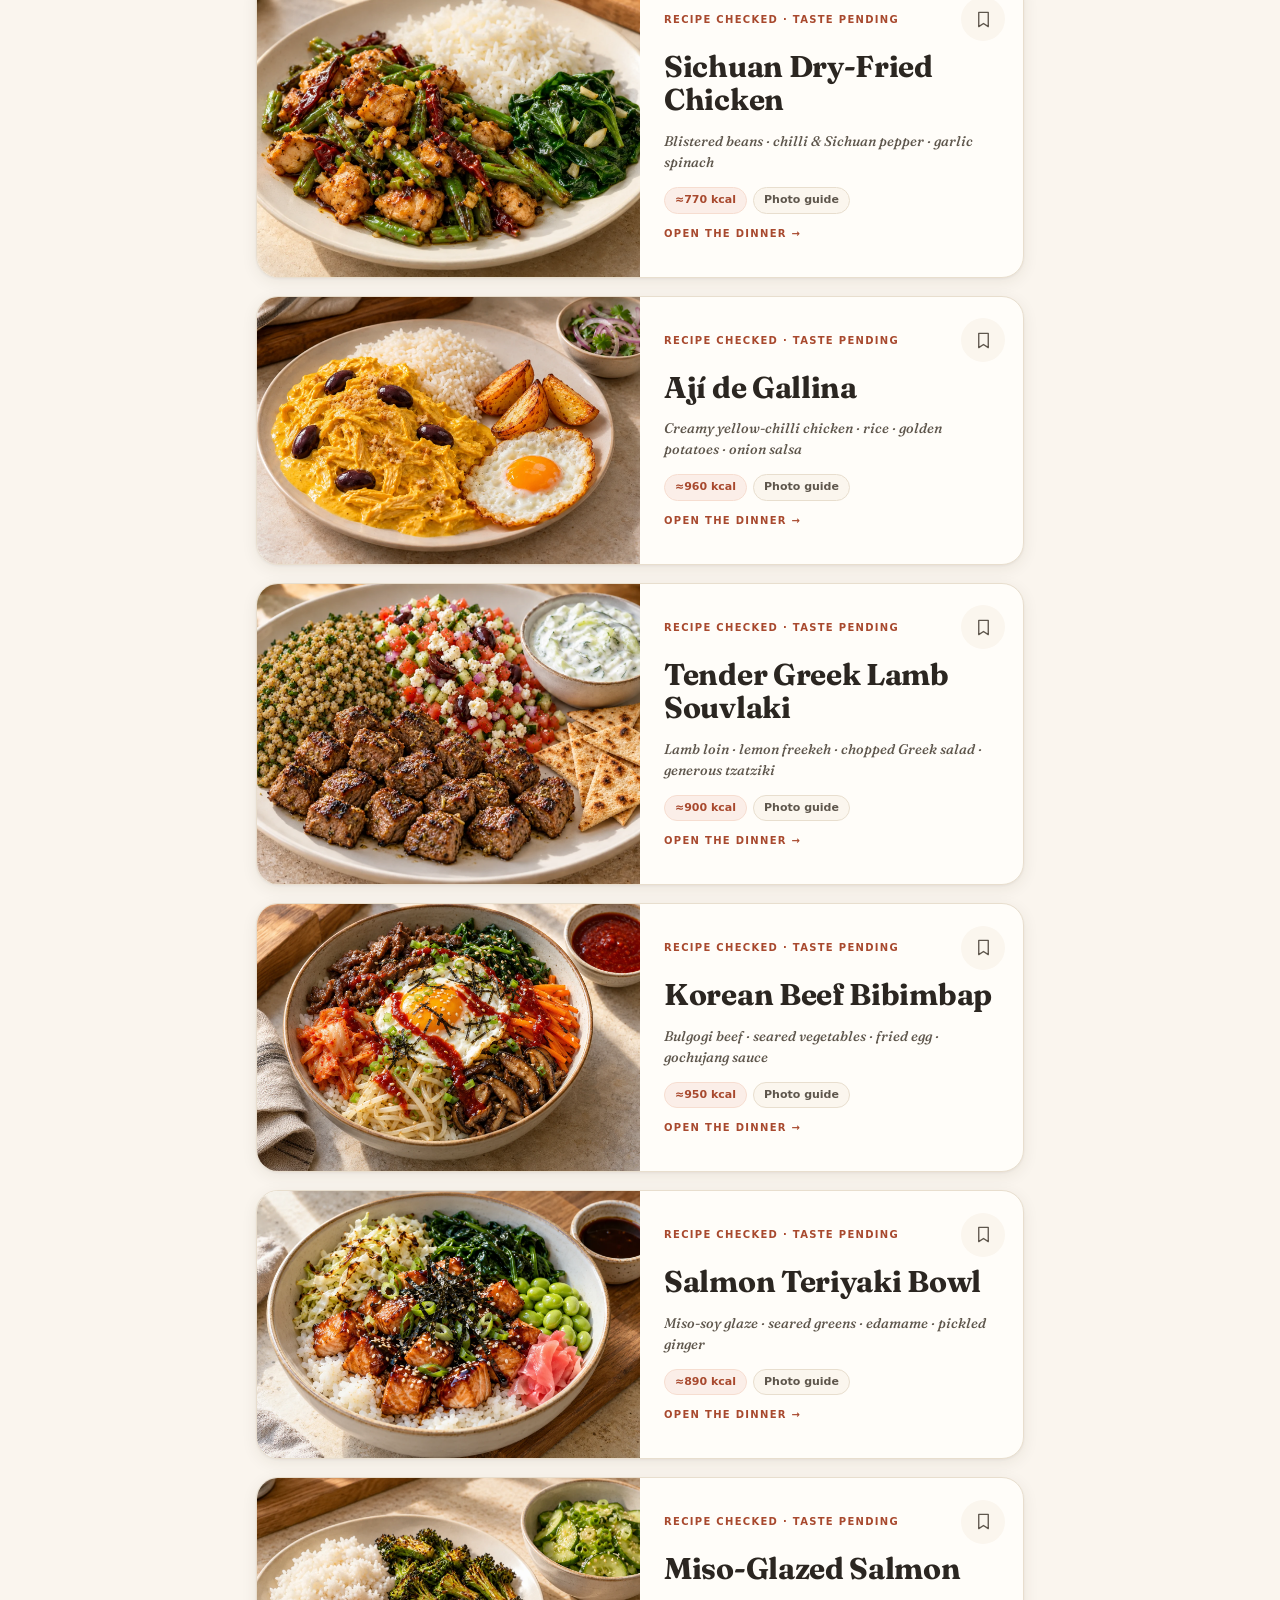
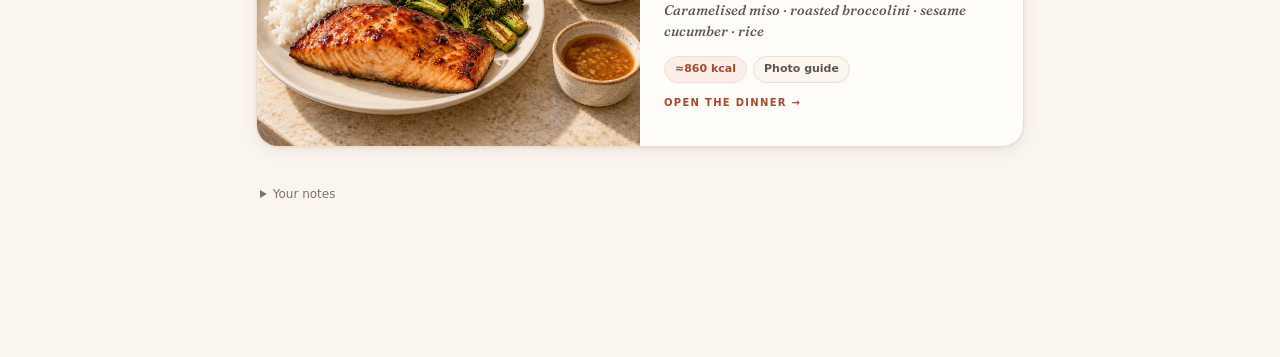
==== commit f9abb932: "Keep goal scores in chat and remove assessment UI" ====
--- a/index.html
+++ b/index.html
@@ -9,16 +9,16 @@
   <meta name="apple-mobile-web-app-title" content="Table" />
   <meta name="robots" content="noindex, nofollow" />
   <title>Table</title>
-  <link rel="manifest" href="manifest.webmanifest?v=tasted-portions-1" />
+  <link rel="manifest" href="manifest.webmanifest?v=recipe-only-1" />
   <link rel="apple-touch-icon" sizes="180x180" href="assets/table-icon-180-v1.png" />
   <link rel="icon" type="image/png" sizes="32x32" href="assets/table-icon-32-v1.png" />
   <link rel="icon" type="image/png" sizes="192x192" href="assets/table-icon-192-v1.png" />
   <link rel="preconnect" href="https://fonts.googleapis.com" />
   <link rel="preconnect" href="https://fonts.gstatic.com" crossorigin />
   <link rel="stylesheet" href="https://fonts.googleapis.com/css2?family=Fraunces:opsz,wght@9..144,500;9..144,600&display=swap" />
-  <link rel="stylesheet" href="styles.css?v=tasted-portions-1" />
-  <link rel="stylesheet" href="wayfinding.css?v=tasted-portions-1" />
-  <link rel="stylesheet" href="visual-recipes.css?v=tasted-portions-1" />
+  <link rel="stylesheet" href="styles.css?v=recipe-only-1" />
+  <link rel="stylesheet" href="wayfinding.css?v=recipe-only-1" />
+  <link rel="stylesheet" href="visual-recipes.css?v=recipe-only-1" />
 </head>
 <body>
   <div class="bg-layer" aria-hidden="true">
@@ -28,12 +28,10 @@
 
   <div id="app"><div class="boot">warming up…</div></div>
 
-  <script src="catalog.js?v=tasted-portions-1"></script>
-  <script src="navigation.js?v=tasted-portions-1"></script>
-  <script src="visual-recipes.js?v=tasted-portions-1"></script>
-  <script src="recipe-review.js?v=tasted-portions-1"></script>
-  <script src="goal-review-data.js?v=tasted-portions-1"></script>
-  <script src="goal-review.js?v=tasted-portions-1"></script>
-  <script src="table.js?v=tasted-portions-1"></script>
+  <script src="catalog.js?v=recipe-only-1"></script>
+  <script src="navigation.js?v=recipe-only-1"></script>
+  <script src="visual-recipes.js?v=recipe-only-1"></script>
+  <script src="recipe-review.js?v=recipe-only-1"></script>
+  <script src="table.js?v=recipe-only-1"></script>
 </body>
 </html>
--- a/visual-recipes.css
+++ b/visual-recipes.css
@@ -20,15 +20,3 @@
 .dinner-ingredients>summary{cursor:pointer;min-height:62px;padding:17px 0;font-family:var(--serif);font-size:22px}
 .dinner-ingredients>summary>span{display:block;font-family:var(--sans);font-size:12px;color:var(--muted);margin:5px 0 0 21px}
 .dinner-ingredients[open]{padding-bottom:15px}.dinner-ingredients .quantity-note{margin:12px 0}.dinner-ingredients .portion-control{margin-top:12px}
-.goal-invitation{display:flex;justify-content:space-between;align-items:center;gap:16px;padding:18px 20px;margin:12px 0 24px;border-left:3px solid var(--olive);background:var(--card);color:var(--ink);text-decoration:none;border-radius:0 12px 12px 0}
-.goal-invitation strong{font-family:var(--serif);font-size:21px;font-weight:500}.goal-invitation span{font-size:13px;color:var(--ink-2)}
-.goal-pill{color:var(--olive)!important;border:1px solid var(--olive)!important}
-.goal-detail{margin:22px 0;border:1px solid var(--line);border-radius:14px;background:var(--card)}
-.goal-detail>summary{list-style:none;display:flex;justify-content:space-between;gap:16px;align-items:center;padding:18px;cursor:pointer;font-family:var(--serif);font-size:23px}.goal-detail>summary::-webkit-details-marker{display:none}.goal-detail>summary>span:before{content:'+';margin-right:10px;color:var(--olive)}.goal-detail[open]>summary>span:before{content:'−'}
-.goal-detail>summary>span>small{display:block;font:12px/1.5 var(--sans);color:var(--muted);margin:6px 0 0 22px}.goal-detail>summary>strong,.goal-row-heading>strong{font:36px/1 var(--serif);color:var(--olive);white-space:nowrap}.goal-detail>summary>strong>small,.goal-row-heading>strong>small{font:14px var(--sans);color:var(--muted)}
-.goal-body{padding:0 18px 20px}.goal-body p,.goal-row details p,.goal-method p,.goal-method li{font-size:14px;line-height:1.65;color:var(--ink-2)}.goal-body p:first-child{margin-top:0}
-.goal-points{margin:22px 0}.goal-points>div{display:flex;justify-content:space-between;border-bottom:1px solid var(--line);padding:9px 0;font-size:13px}.goal-points dd{margin:0;font-weight:700;color:var(--olive)}
-.goal-link,.goal-method a{color:var(--accent-deep);font-size:13px;line-height:1.6}.goal-note{font-size:12px!important;line-height:1.6;color:var(--muted)!important}.goal-method{padding:12px 0 18px;border-bottom:1px solid var(--line)}.goal-method summary{min-height:44px;padding:12px 0;cursor:pointer;font-size:14px;font-weight:650}.goal-method ul{padding-left:20px}.goal-method li{margin-bottom:12px}
-.goal-review-page h1{font:500 clamp(32px,6vw,46px)/1.1 var(--serif);letter-spacing:-1px;margin:14px 0}.goal-review-page .eyebrow{font-size:11px;text-transform:uppercase;letter-spacing:.1em;color:var(--accent-deep);margin-top:30px}.goal-intro{font-size:17px;line-height:1.6;color:var(--ink-2)}
-.goal-row{padding:25px 0;border-bottom:1px solid var(--line)}.goal-row-heading{display:flex;justify-content:space-between;align-items:baseline;gap:20px}.goal-row-heading>a{font:500 24px/1.2 var(--serif);color:var(--ink);text-decoration:none}.goal-row-heading>a:hover{text-decoration:underline}.goal-status{font-size:13px;line-height:1.6;color:var(--accent-deep);margin:10px 0}.goal-macros{font-size:12px;line-height:1.7;color:var(--muted)}.goal-row details>summary{font-size:13px;cursor:pointer;min-height:44px;padding:12px 0}.goal-mini-points{display:flex;flex-wrap:wrap;gap:8px 16px;font-size:12px;color:var(--muted)}.goal-mini-points b{color:var(--olive)}
-@media(max-width:560px){.goal-invitation{display:block}.goal-invitation span{display:block;margin-top:7px}.goal-row-heading>a{font-size:22px}.goal-row-heading>strong{font-size:31px}.goal-review-page{padding-bottom:100px}}
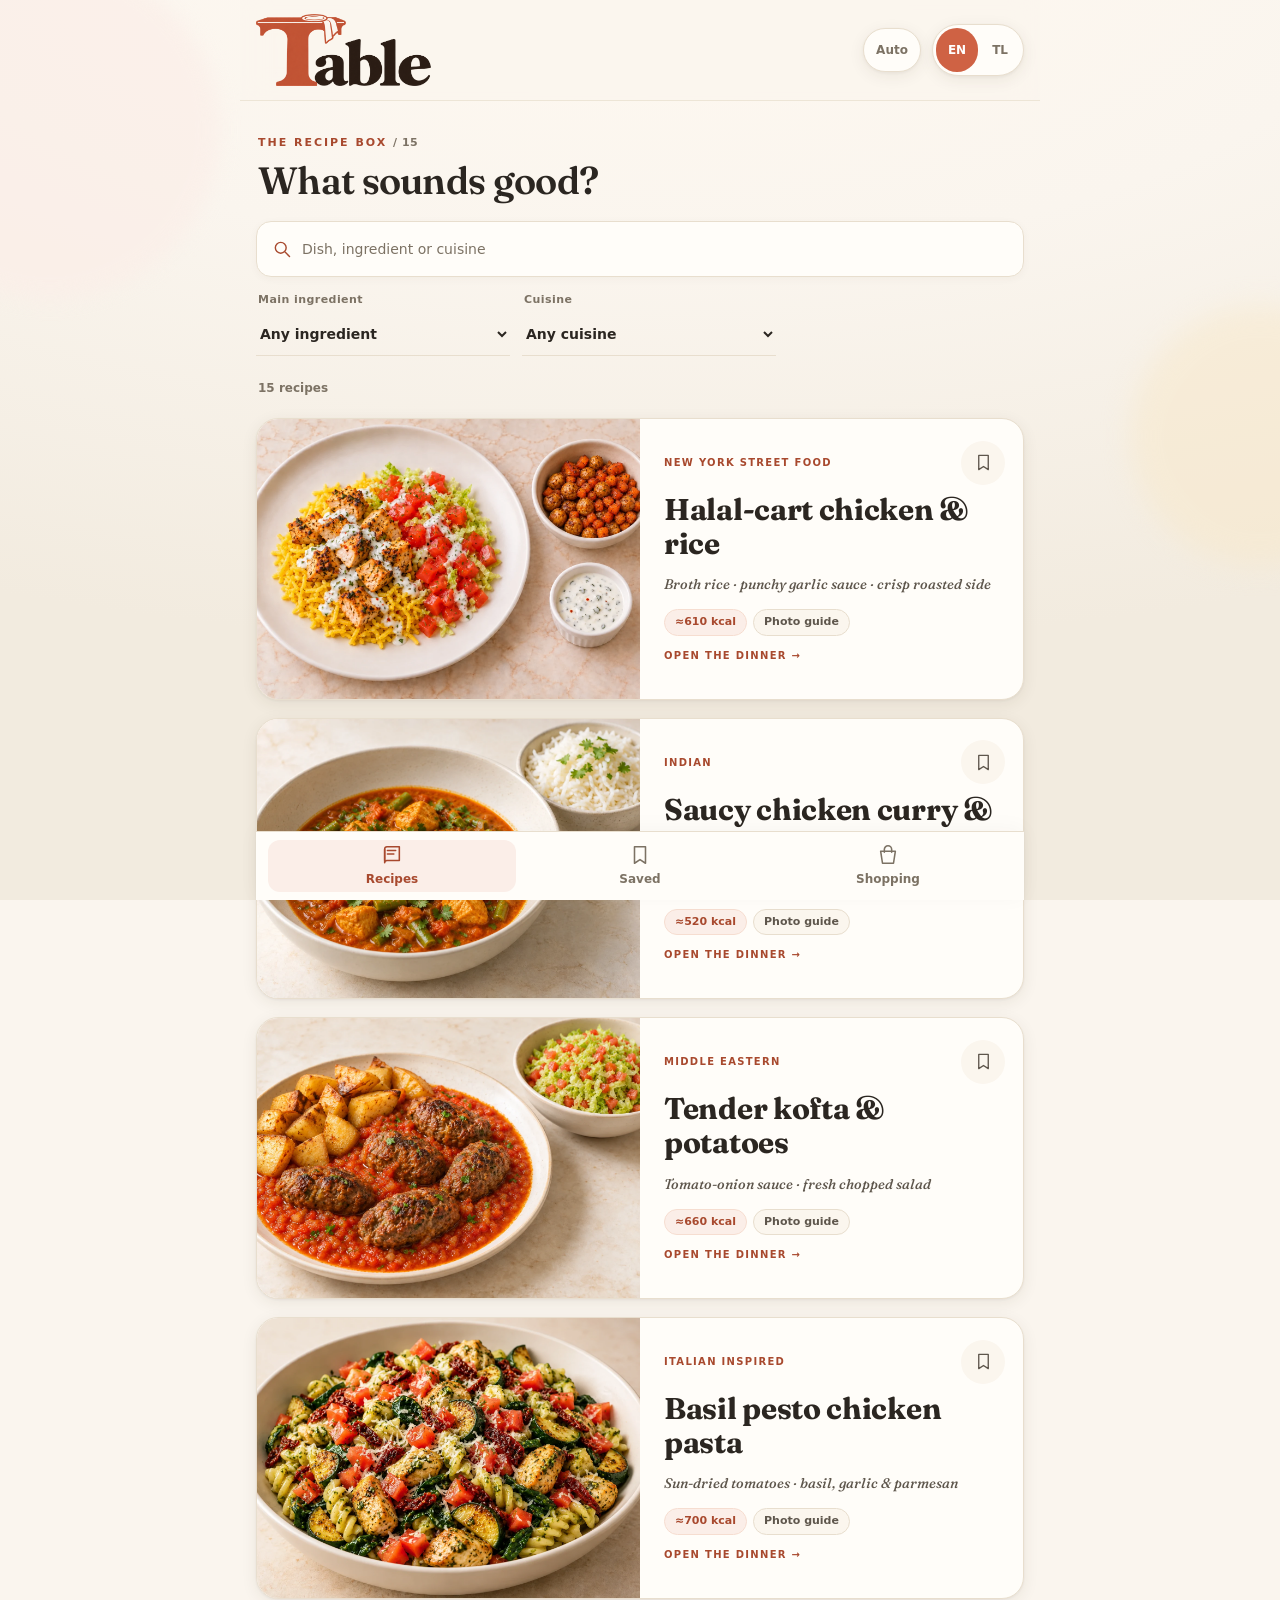
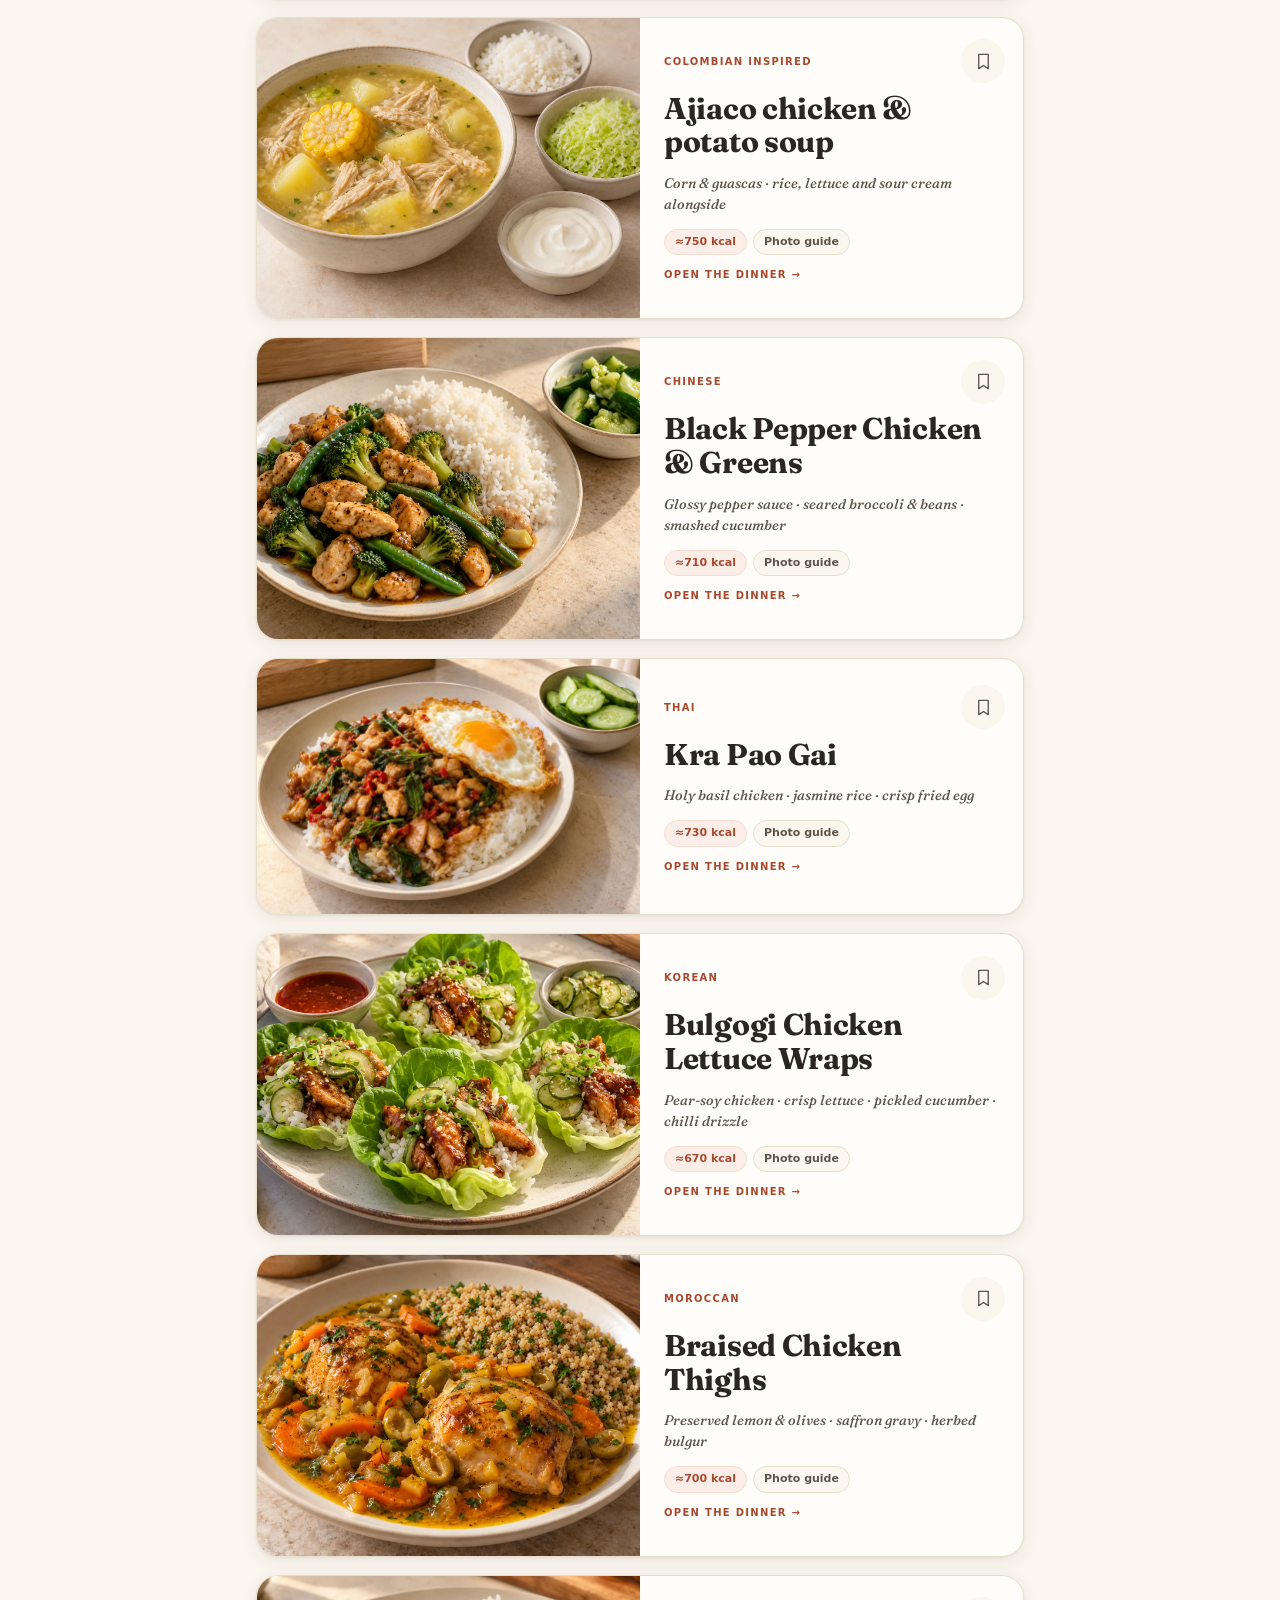
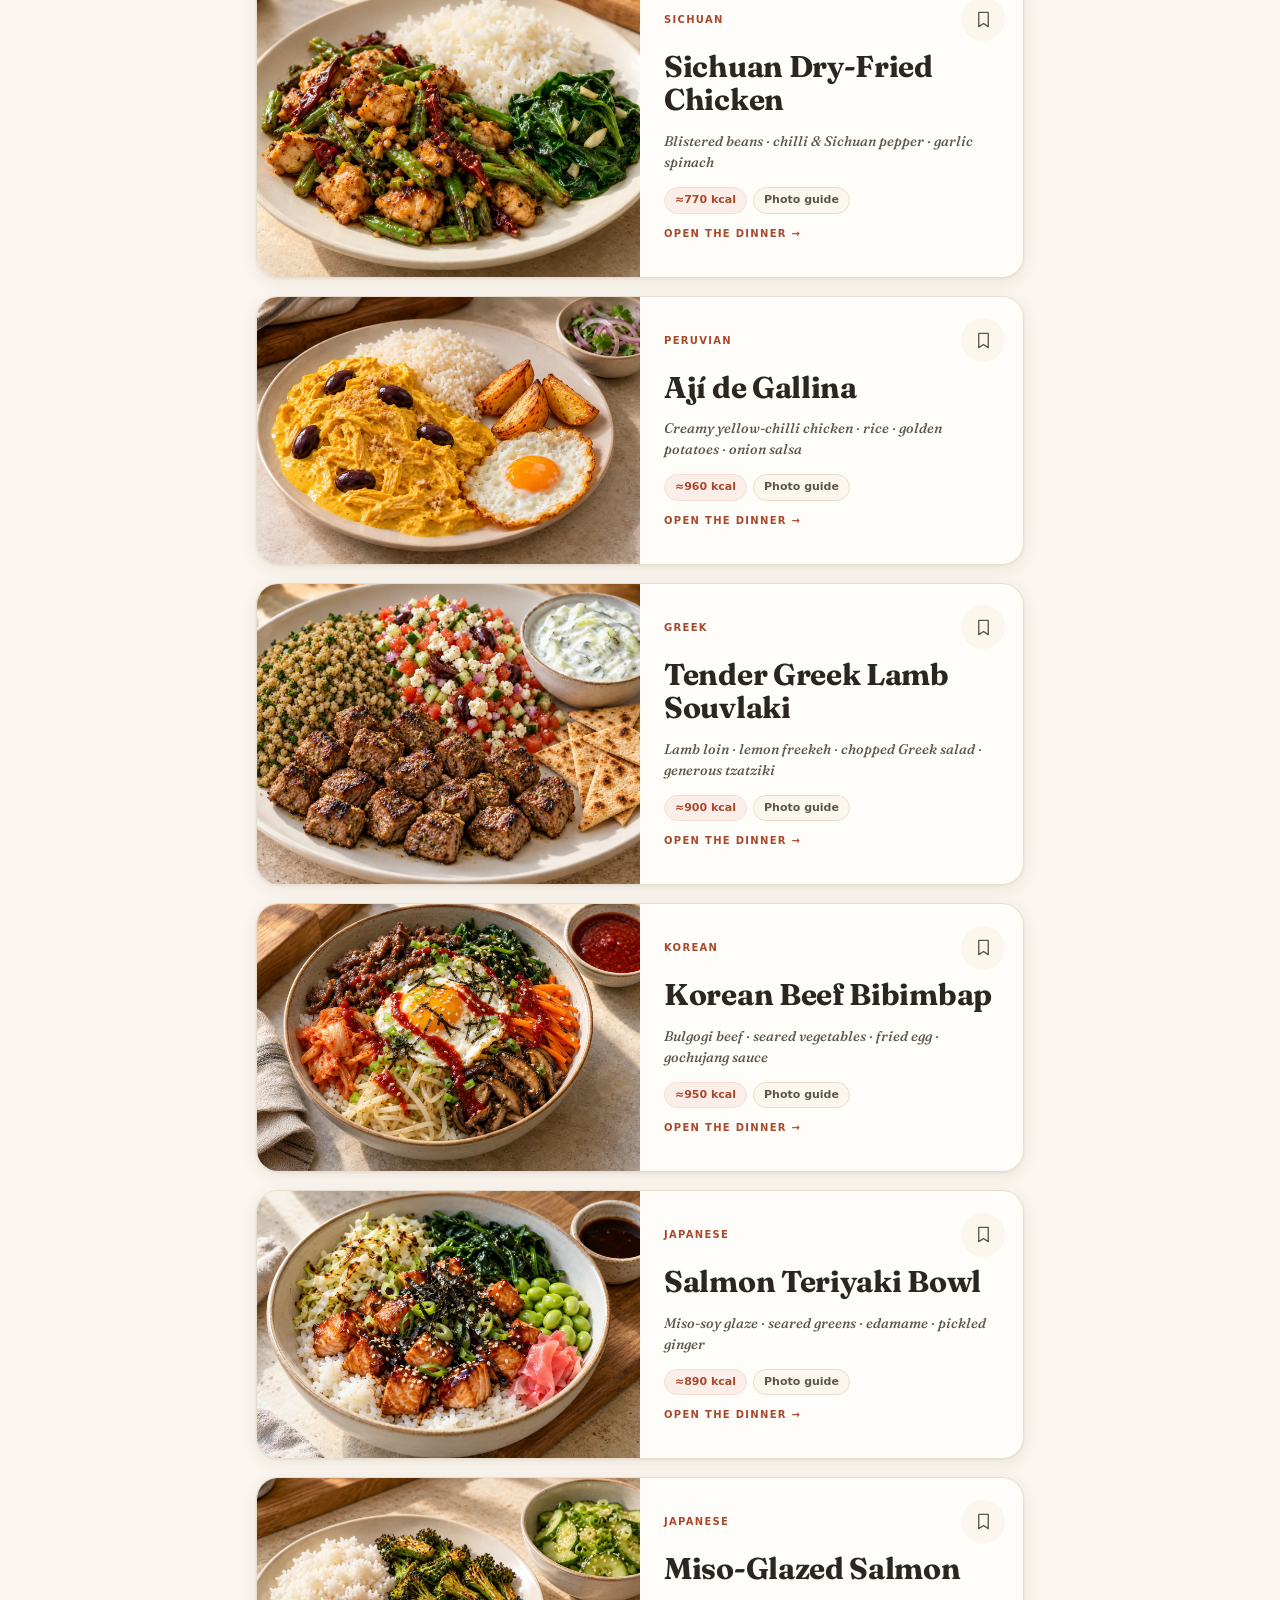
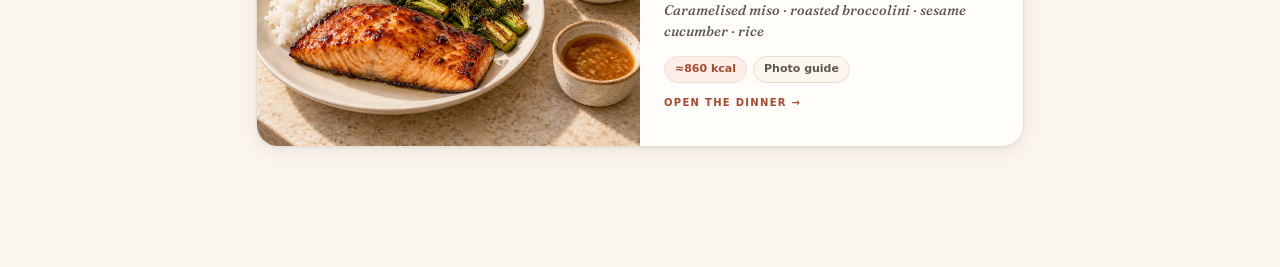
==== commit edbe0d07: "Focus Table on recipes and cooking, remove planning commentary" ====
--- a/index.html
+++ b/index.html
@@ -9,16 +9,16 @@
   <meta name="apple-mobile-web-app-title" content="Table" />
   <meta name="robots" content="noindex, nofollow" />
   <title>Table</title>
-  <link rel="manifest" href="manifest.webmanifest?v=recipe-only-1" />
+  <link rel="manifest" href="manifest.webmanifest?v=cooking-app-1" />
   <link rel="apple-touch-icon" sizes="180x180" href="assets/table-icon-180-v1.png" />
   <link rel="icon" type="image/png" sizes="32x32" href="assets/table-icon-32-v1.png" />
   <link rel="icon" type="image/png" sizes="192x192" href="assets/table-icon-192-v1.png" />
   <link rel="preconnect" href="https://fonts.googleapis.com" />
   <link rel="preconnect" href="https://fonts.gstatic.com" crossorigin />
   <link rel="stylesheet" href="https://fonts.googleapis.com/css2?family=Fraunces:opsz,wght@9..144,500;9..144,600&display=swap" />
-  <link rel="stylesheet" href="styles.css?v=recipe-only-1" />
-  <link rel="stylesheet" href="wayfinding.css?v=recipe-only-1" />
-  <link rel="stylesheet" href="visual-recipes.css?v=recipe-only-1" />
+  <link rel="stylesheet" href="styles.css?v=cooking-app-1" />
+  <link rel="stylesheet" href="wayfinding.css?v=cooking-app-1" />
+  <link rel="stylesheet" href="visual-recipes.css?v=cooking-app-1" />
 </head>
 <body>
   <div class="bg-layer" aria-hidden="true">
@@ -28,10 +28,9 @@
 
   <div id="app"><div class="boot">warming up…</div></div>
 
-  <script src="catalog.js?v=recipe-only-1"></script>
-  <script src="navigation.js?v=recipe-only-1"></script>
-  <script src="visual-recipes.js?v=recipe-only-1"></script>
-  <script src="recipe-review.js?v=recipe-only-1"></script>
-  <script src="table.js?v=recipe-only-1"></script>
+  <script src="catalog.js?v=cooking-app-1"></script>
+  <script src="navigation.js?v=cooking-app-1"></script>
+  <script src="visual-recipes.js?v=cooking-app-1"></script>
+  <script src="table.js?v=cooking-app-1"></script>
 </body>
 </html>
--- a/visual-recipes.css
+++ b/visual-recipes.css
@@ -5,7 +5,7 @@
 .card.has-photo .cbody{align-self:center;padding:24px}.card.has-photo h3{font-size:30px}.trial-label{font-size:10px;letter-spacing:.13em;text-transform:uppercase;font-weight:750;color:var(--accent-deep);display:block;margin:12px 0}
 .visual-title{padding:15px 2px 20px}.visual-title h1{font-family:var(--serif);font-size:clamp(32px,6vw,46px);font-weight:500;letter-spacing:-1.2px;line-height:1.05;margin:10px 0 12px}.visual-title>p:not(.eyebrow){font-size:16px;line-height:1.5;color:var(--ink-2);margin:0}.visual-detail .eyebrow,.meal-review .eyebrow{color:var(--accent-deep);font-size:11px;text-transform:uppercase;letter-spacing:.12em;font-weight:700}.meal-facts{display:flex;flex-wrap:wrap;gap:8px 16px;font-size:12px;color:var(--muted);margin-top:18px}.meal-facts span+span:before{content:'·';margin-right:16px}
 .recipe-photo{margin:0 0 16px}.recipe-photo button{position:relative;display:block;border:0;background:var(--paper-2);padding:0;width:100%;cursor:zoom-in;border-radius:16px;overflow:hidden}.recipe-photo img{display:block;width:100%;height:auto;aspect-ratio:3/2;object-fit:contain}.recipe-photo button>span{position:absolute;bottom:10px;right:10px;background:var(--card);color:var(--ink);border-radius:50%;width:32px;height:32px;display:grid;place-items:center}.recipe-photo figcaption{font-size:12px;line-height:1.55;color:var(--muted);padding:9px 3px 0}.photo-unavailable{min-height:140px}.photo-unavailable img{height:140px}
-.recipe-tabs{display:grid;grid-template-columns:repeat(3,1fr);border-bottom:1px solid var(--line);background:var(--paper);margin:22px 0;scroll-margin-top:100px}.recipe-tabs button{min-height:48px;border:0;border-bottom:3px solid transparent;background:none;color:var(--muted);font:inherit;font-size:14px;font-weight:700;cursor:pointer}.recipe-tabs button[aria-pressed=true]{color:var(--accent-deep);border-bottom-color:var(--accent)}
+.recipe-tabs{display:grid;grid-template-columns:repeat(2,1fr);border-bottom:1px solid var(--line);background:var(--paper);margin:22px 0;scroll-margin-top:100px}.recipe-tabs button{min-height:48px;border:0;border-bottom:3px solid transparent;background:none;color:var(--muted);font:inherit;font-size:14px;font-weight:700;cursor:pointer}.recipe-tabs button[aria-pressed=true]{color:var(--accent-deep);border-bottom-color:var(--accent)}
 .visual-detail h2{font-family:var(--serif);font-size:26px;font-weight:500;letter-spacing:-.5px}.meal-intro{font-size:17px;line-height:1.65;color:var(--ink-2);margin:10px 0 25px}.nutrition-strip{display:grid;grid-template-columns:repeat(4,1fr);border-top:1px solid var(--line);border-bottom:1px solid var(--line);padding:20px 0;gap:8px}.nutrition-strip strong{display:block;font-family:var(--serif);font-size:26px;font-weight:500}.nutrition-strip span{font-size:12px;color:var(--muted)}.nutrition-note{font-size:12px;line-height:1.5;color:var(--muted);margin:10px 0 30px}.meal-components>div{display:flex;gap:18px;padding:16px 0;border-bottom:1px solid var(--line)}.meal-components>div>span{font-size:12px;color:var(--accent-deep);font-weight:700;padding-top:5px}.meal-components h3{font-size:17px;margin:0 0 6px}.meal-components p{font-size:14px;line-height:1.65;color:var(--ink-2);margin:0}.meal-adjustment{border-left:3px solid var(--olive);padding:12px 16px;margin:25px 0;font-size:14px;line-height:1.65;background:var(--card)}.recipe-basis{font-size:12px;line-height:1.65;color:var(--muted);margin:24px 0}.recipe-basis summary{font-weight:650;min-height:44px;cursor:pointer}.recipe-basis a{color:var(--accent-deep)}
 .portion-control{display:flex;align-items:center;gap:16px;flex-wrap:wrap;font-size:12px;color:var(--muted)}.portion-control .scaler{float:none}.visual-detail .scaler button,.visual-cook .scaler button{min-width:44px;min-height:40px}.visual-detail .sec{background:none;box-shadow:none;padding:8px 0;border:0}.visual-detail .gname{margin-top:24px}.method-heading{margin:35px 0 24px}.method-heading p{font-size:13px;color:var(--muted)}.visual-step{border-top:1px solid var(--line);padding:26px 0}.step-heading{display:flex;gap:14px;align-items:baseline;margin-bottom:18px}.step-heading>span{color:var(--accent-deep);font-size:13px;font-weight:750}.step-heading h3{font-family:var(--serif);font-size:25px;font-weight:500;line-height:1.2;margin:0}.visual-step>p{font-size:16px;line-height:1.75;color:var(--ink-2)}.visual-step .cook-cue{background:var(--card);padding:12px 15px;border-left:3px solid var(--olive);font-size:14px}.cook-cue strong{color:var(--olive);display:block;font-size:11px;letter-spacing:.06em;text-transform:uppercase;margin-bottom:4px}.step-check{min-height:44px;padding:8px 17px;border:1px solid var(--line);border-radius:24px;font:inherit;font-size:13px;background:var(--card);color:var(--ink-2);cursor:pointer}.step-check[aria-pressed=true]{background:var(--accent-wash);border-color:var(--accent);color:var(--accent-deep)}
 .meal-review{padding:6px 0 24px}.meal-review>p:not(.eyebrow){line-height:1.65;color:var(--ink-2)}.review-choices{display:flex;gap:10px;margin:22px 0}.review-choices button{min-height:48px;padding:10px 18px;border:1px solid var(--line);border-radius:12px;background:var(--card);font:inherit;color:var(--ink);cursor:pointer}.review-choices button[aria-pressed=true]{border-color:var(--accent);background:var(--accent-wash);color:var(--accent-deep)}.meal-review label{font-size:13px;font-weight:700;display:block;margin:20px 0 10px}.meal-review textarea{display:block;width:100%;min-height:150px;border:1px solid var(--line);border-radius:12px;background:var(--card);color:var(--ink);font:inherit;font-size:16px;line-height:1.6;padding:15px;resize:vertical}.meal-review small{display:block;color:var(--muted);font-size:12px;line-height:1.6}.review-status{font-size:12px;min-height:20px}.after-cooking{border-top:1px solid var(--line);padding:22px 0}.after-cooking summary{cursor:pointer;min-height:44px;font-size:14px}
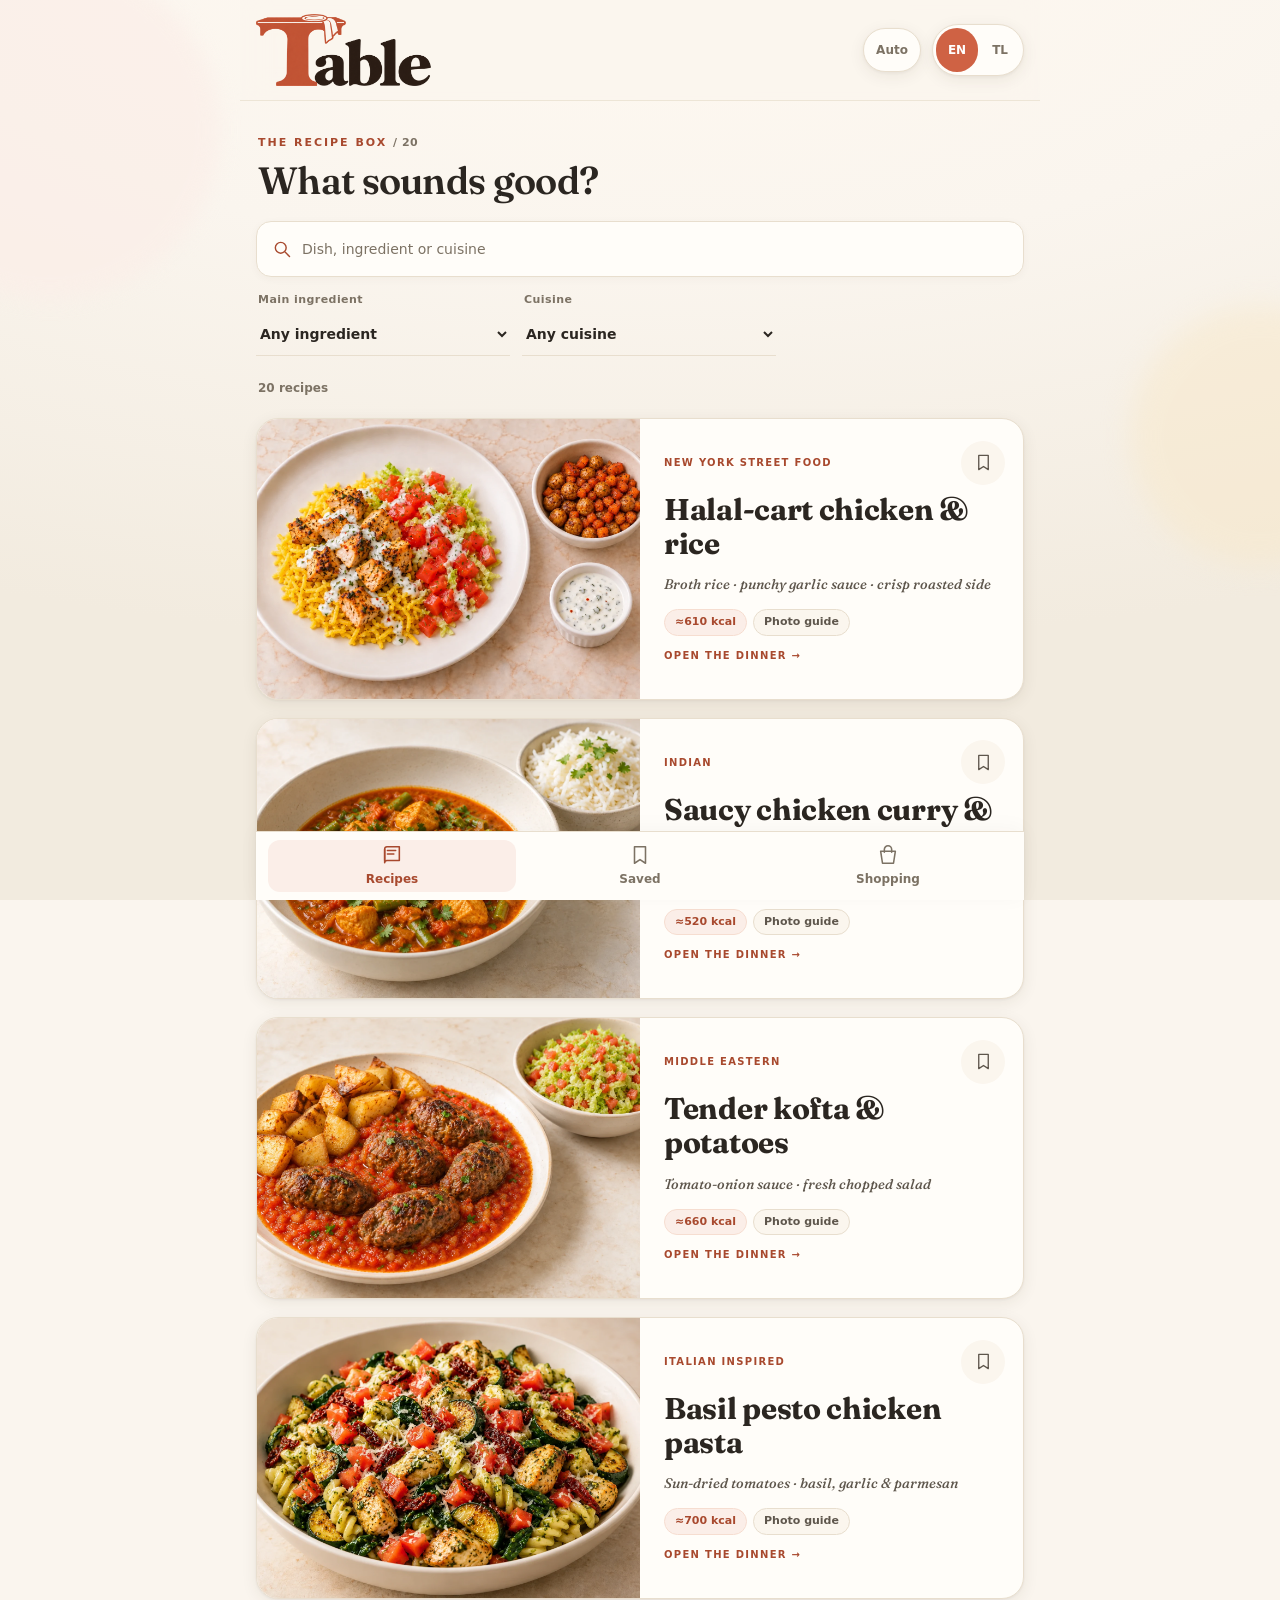
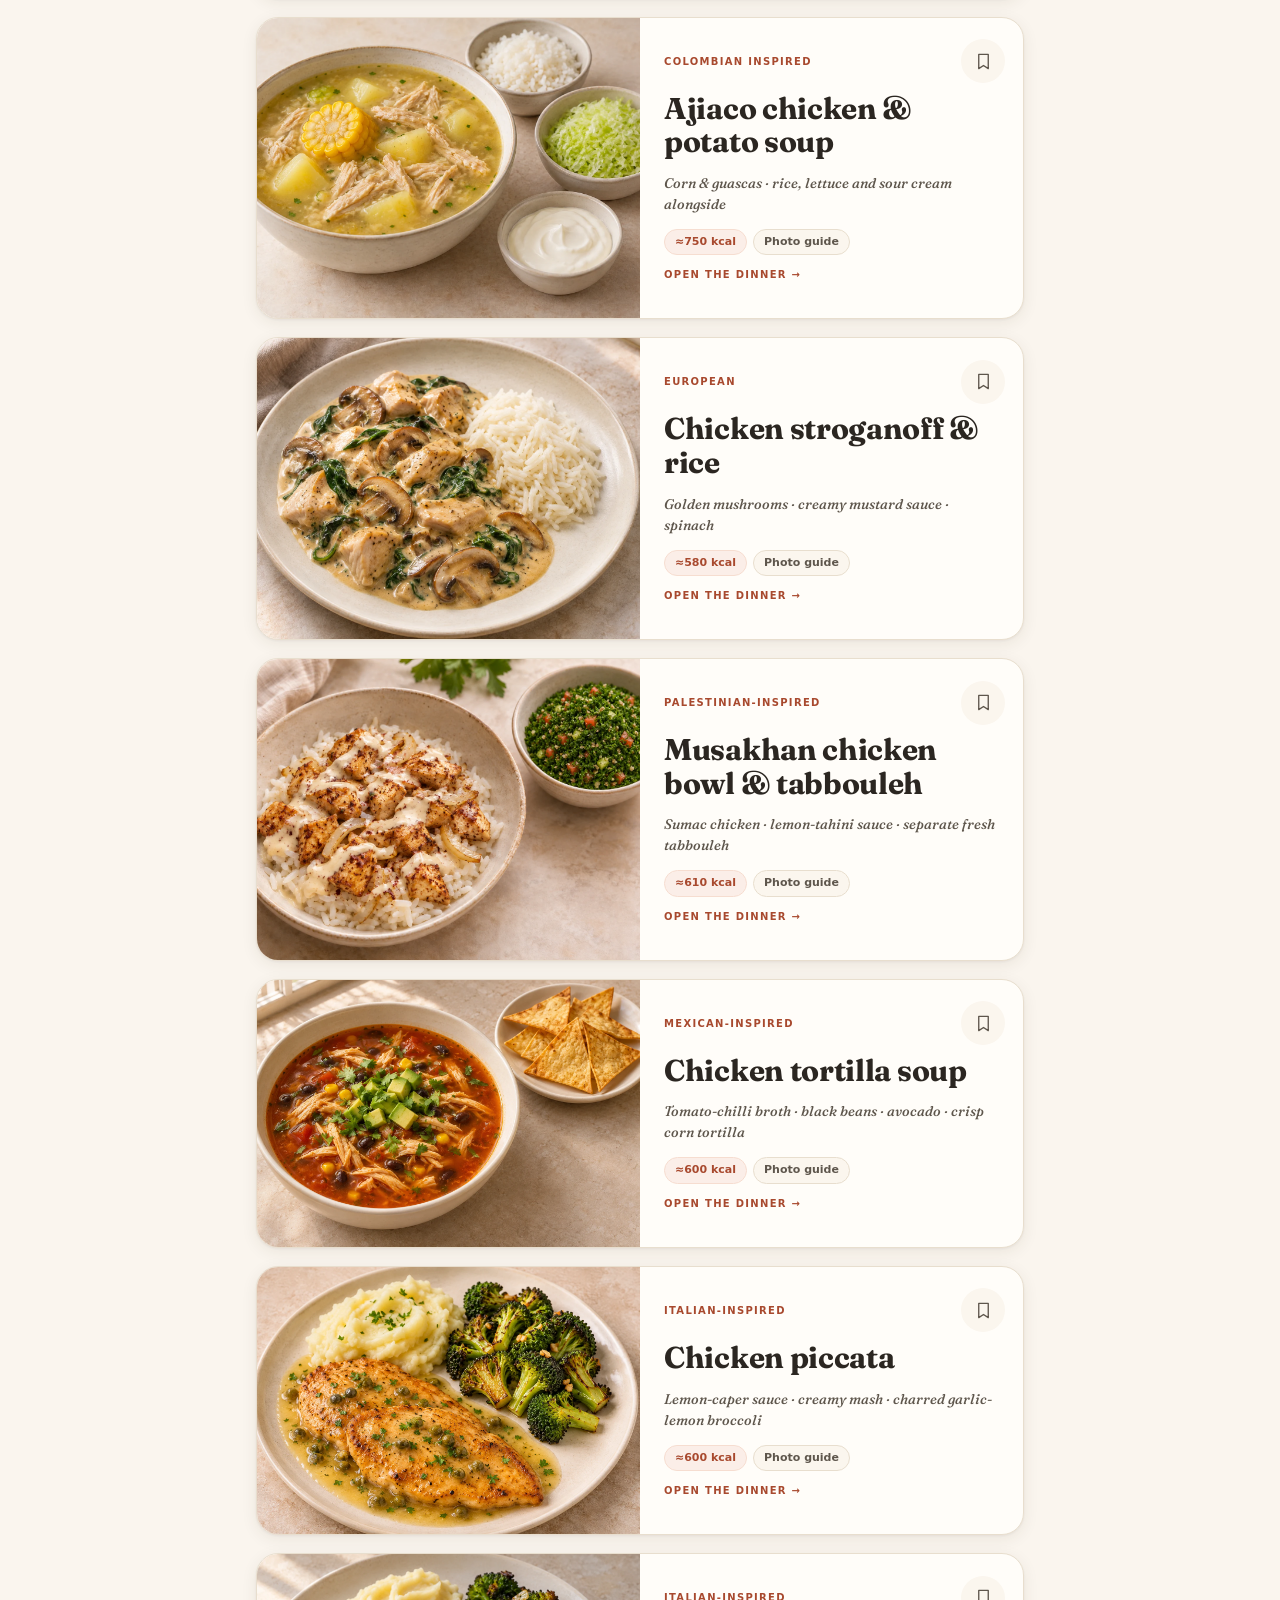
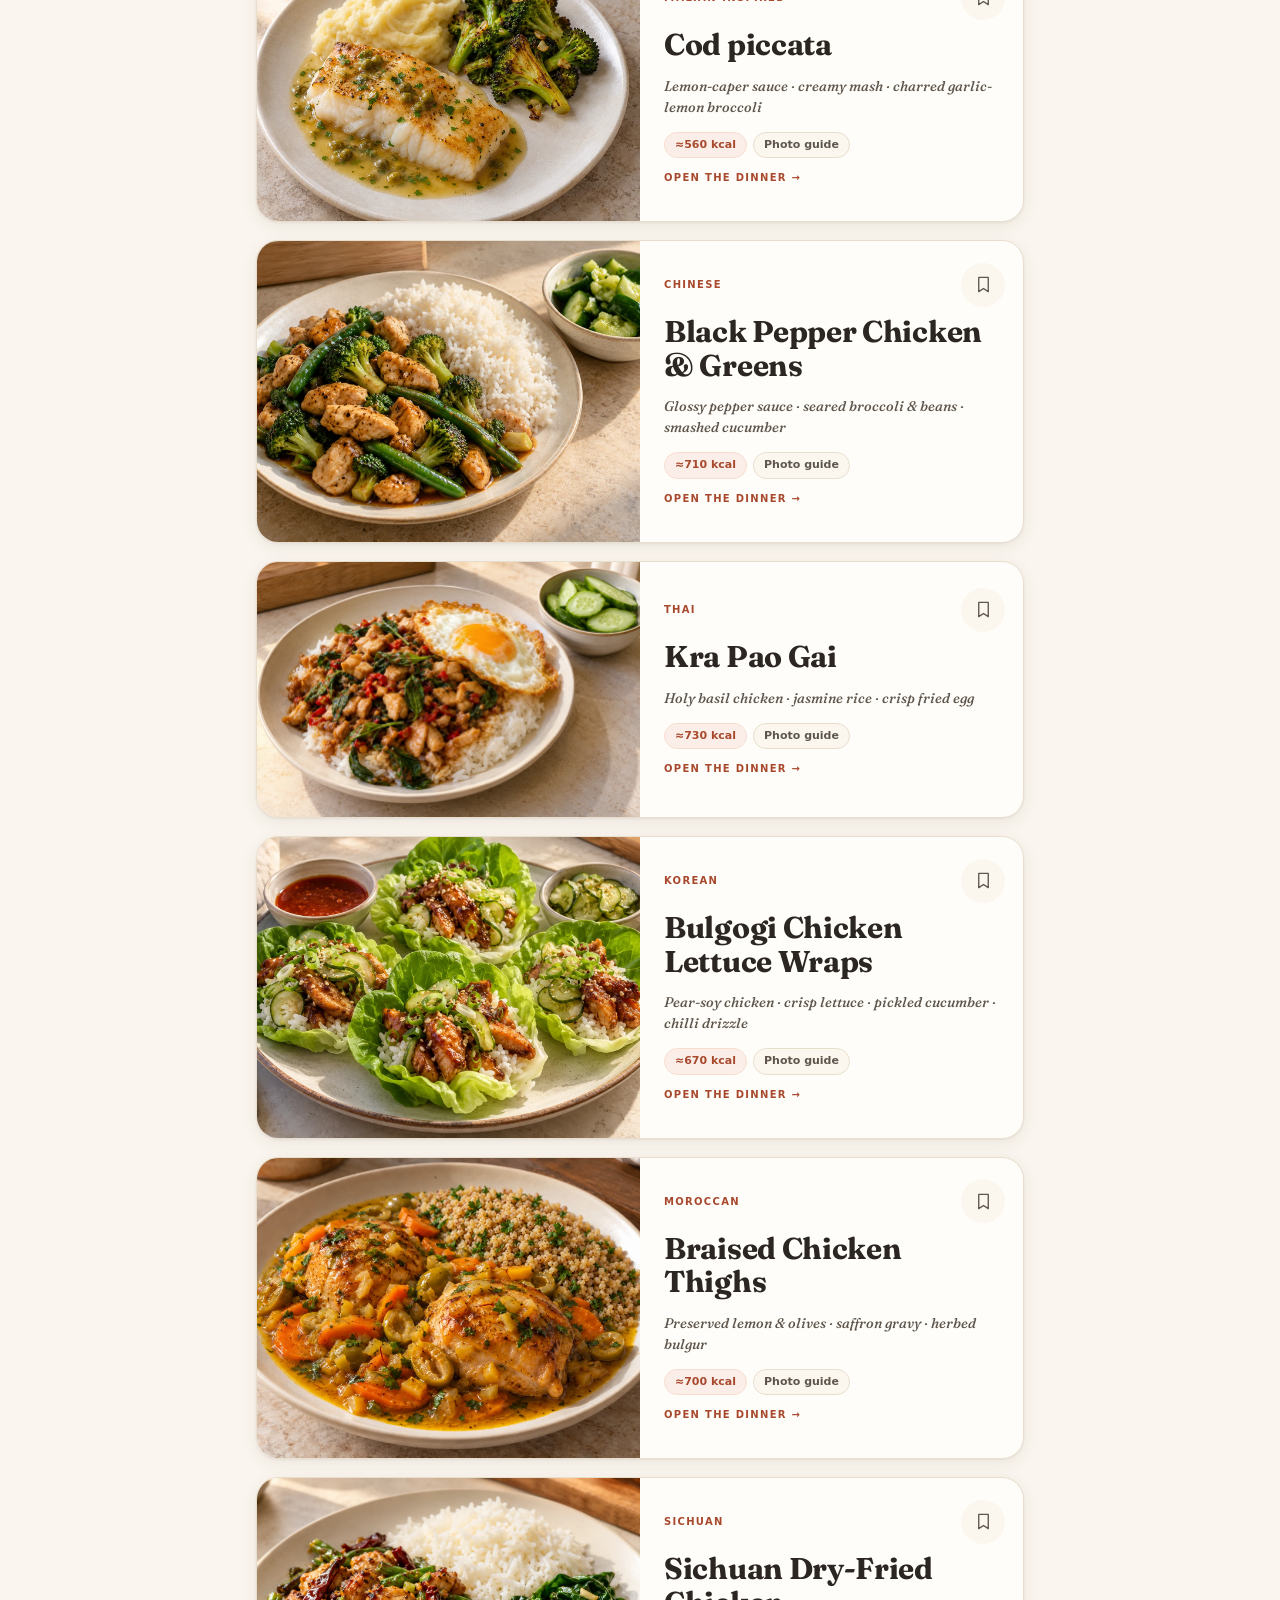
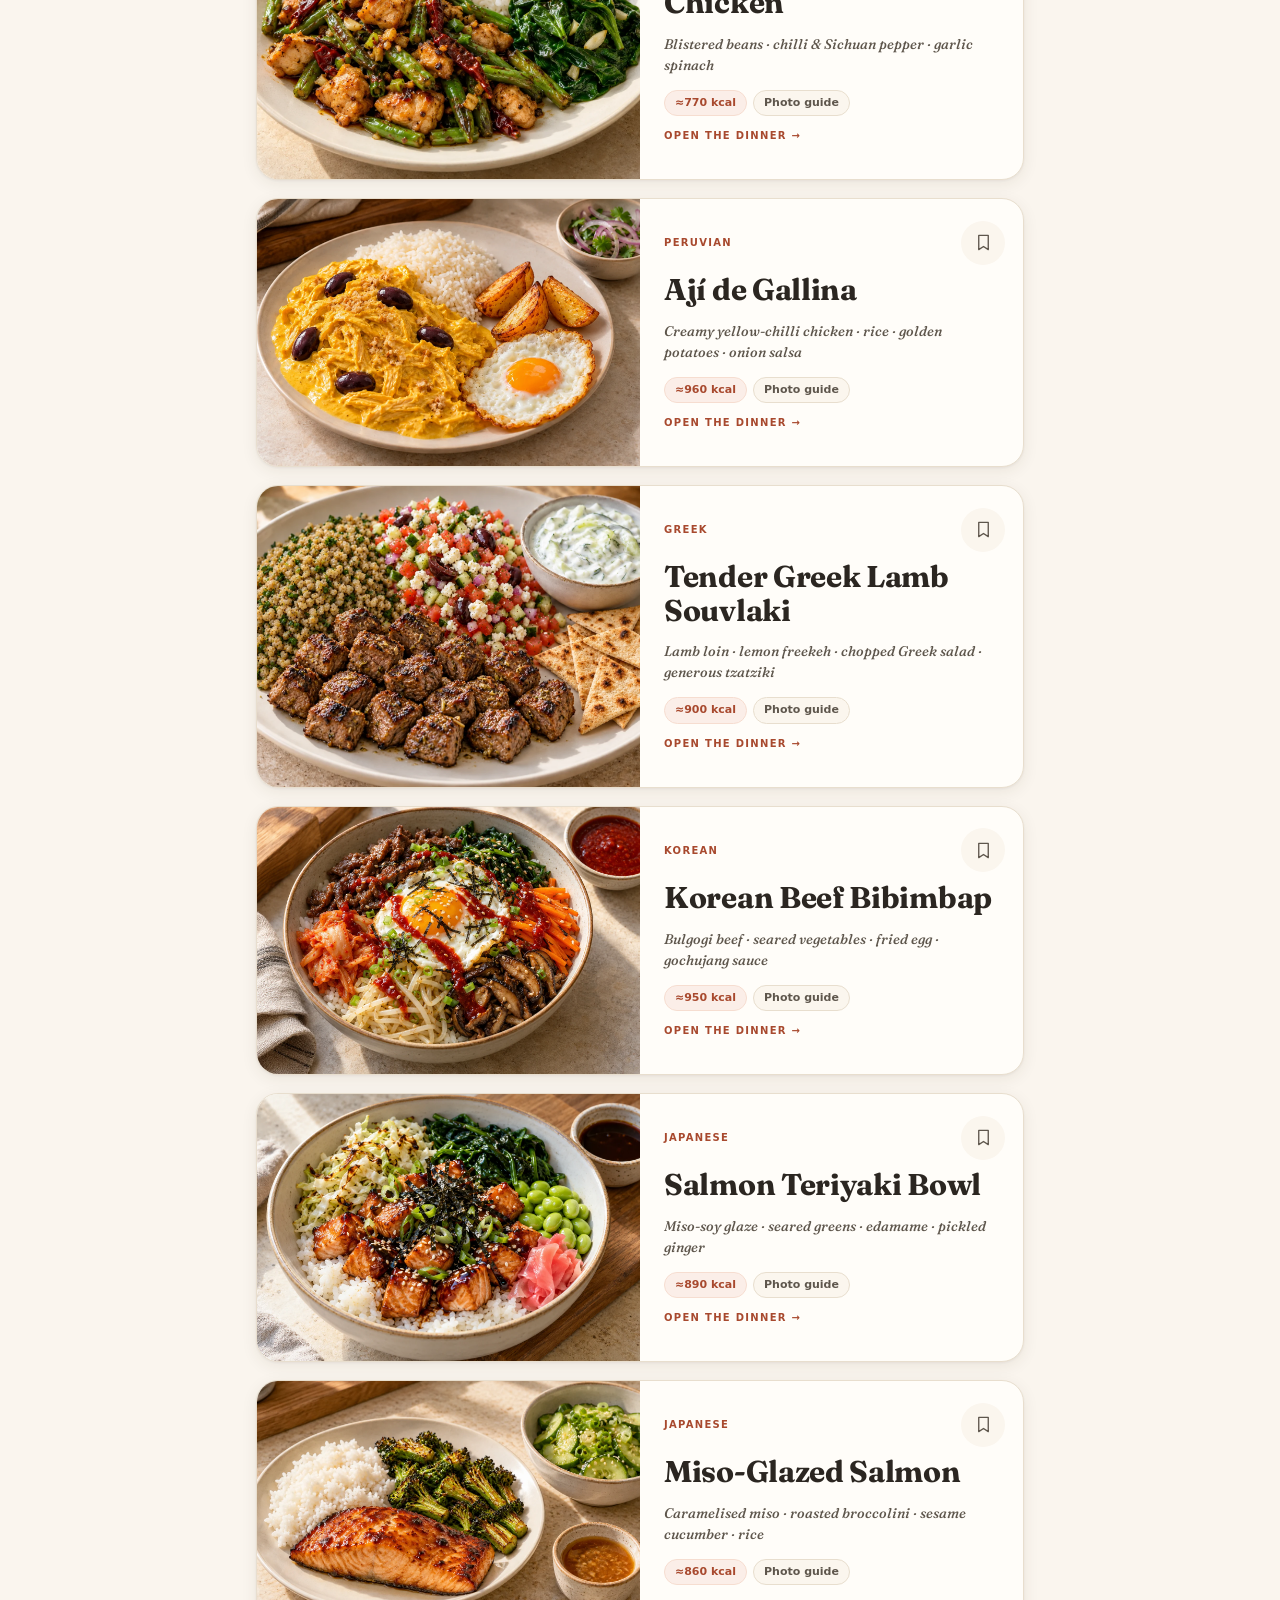
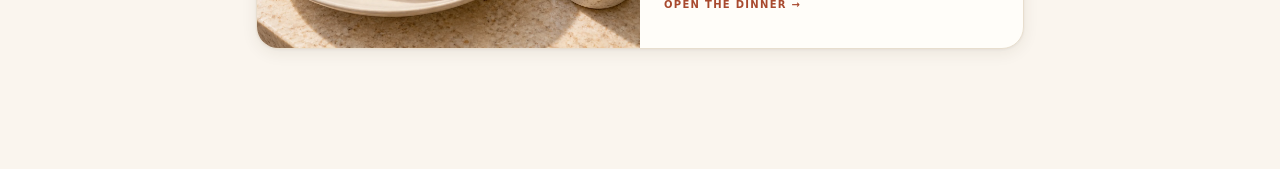
==== commit 6b8acc81: "Add five visual dinners with bilingual recipes and cooking guides" ====
--- a/index.html
+++ b/index.html
@@ -9,16 +9,16 @@
   <meta name="apple-mobile-web-app-title" content="Table" />
   <meta name="robots" content="noindex, nofollow" />
   <title>Table</title>
-  <link rel="manifest" href="manifest.webmanifest?v=cooking-app-1" />
+  <link rel="manifest" href="manifest.webmanifest?v=november-additions-1" />
   <link rel="apple-touch-icon" sizes="180x180" href="assets/table-icon-180-v1.png" />
   <link rel="icon" type="image/png" sizes="32x32" href="assets/table-icon-32-v1.png" />
   <link rel="icon" type="image/png" sizes="192x192" href="assets/table-icon-192-v1.png" />
   <link rel="preconnect" href="https://fonts.googleapis.com" />
   <link rel="preconnect" href="https://fonts.gstatic.com" crossorigin />
   <link rel="stylesheet" href="https://fonts.googleapis.com/css2?family=Fraunces:opsz,wght@9..144,500;9..144,600&display=swap" />
-  <link rel="stylesheet" href="styles.css?v=cooking-app-1" />
-  <link rel="stylesheet" href="wayfinding.css?v=cooking-app-1" />
-  <link rel="stylesheet" href="visual-recipes.css?v=cooking-app-1" />
+  <link rel="stylesheet" href="styles.css?v=november-additions-1" />
+  <link rel="stylesheet" href="wayfinding.css?v=november-additions-1" />
+  <link rel="stylesheet" href="visual-recipes.css?v=november-additions-1" />
 </head>
 <body>
   <div class="bg-layer" aria-hidden="true">
@@ -28,9 +28,9 @@
 
   <div id="app"><div class="boot">warming up…</div></div>
 
-  <script src="catalog.js?v=cooking-app-1"></script>
-  <script src="navigation.js?v=cooking-app-1"></script>
-  <script src="visual-recipes.js?v=cooking-app-1"></script>
-  <script src="table.js?v=cooking-app-1"></script>
+  <script src="catalog.js?v=november-additions-1"></script>
+  <script src="navigation.js?v=november-additions-1"></script>
+  <script src="visual-recipes.js?v=november-additions-1"></script>
+  <script src="table.js?v=november-additions-1"></script>
 </body>
 </html>
